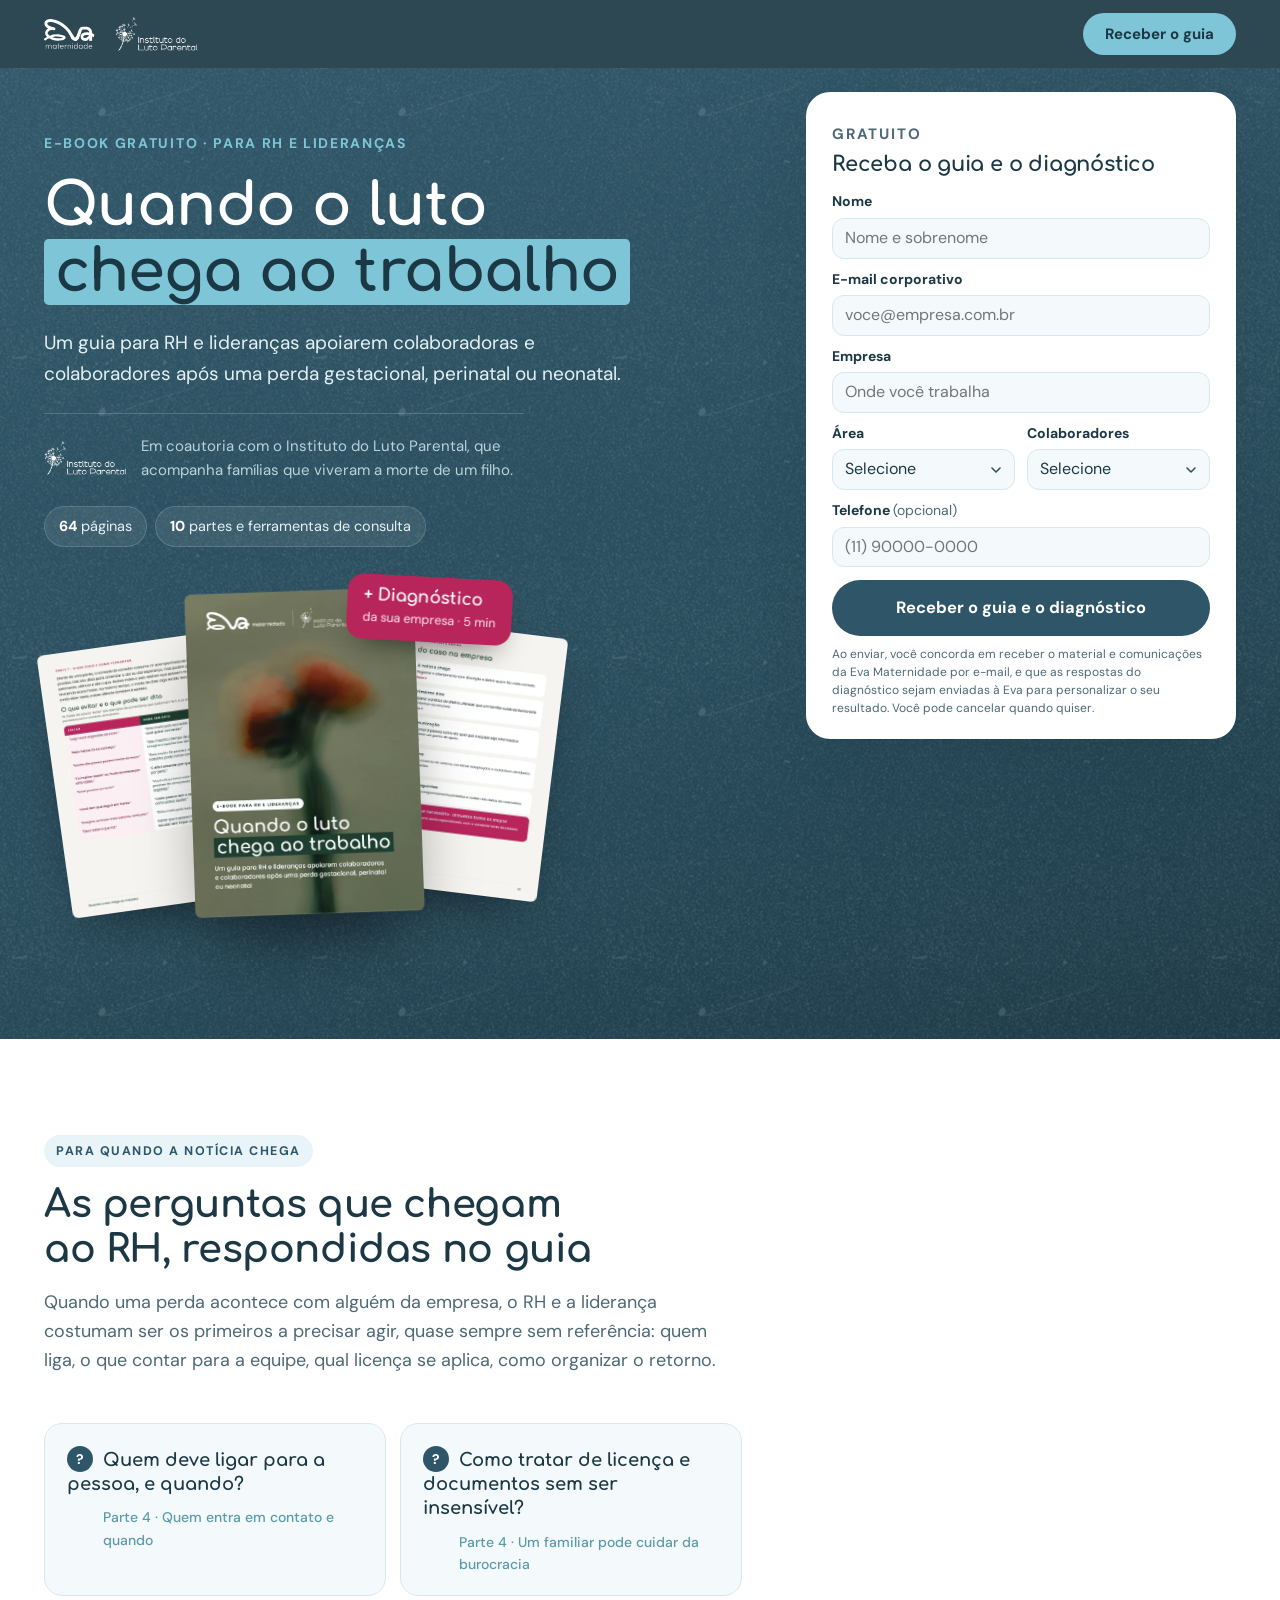
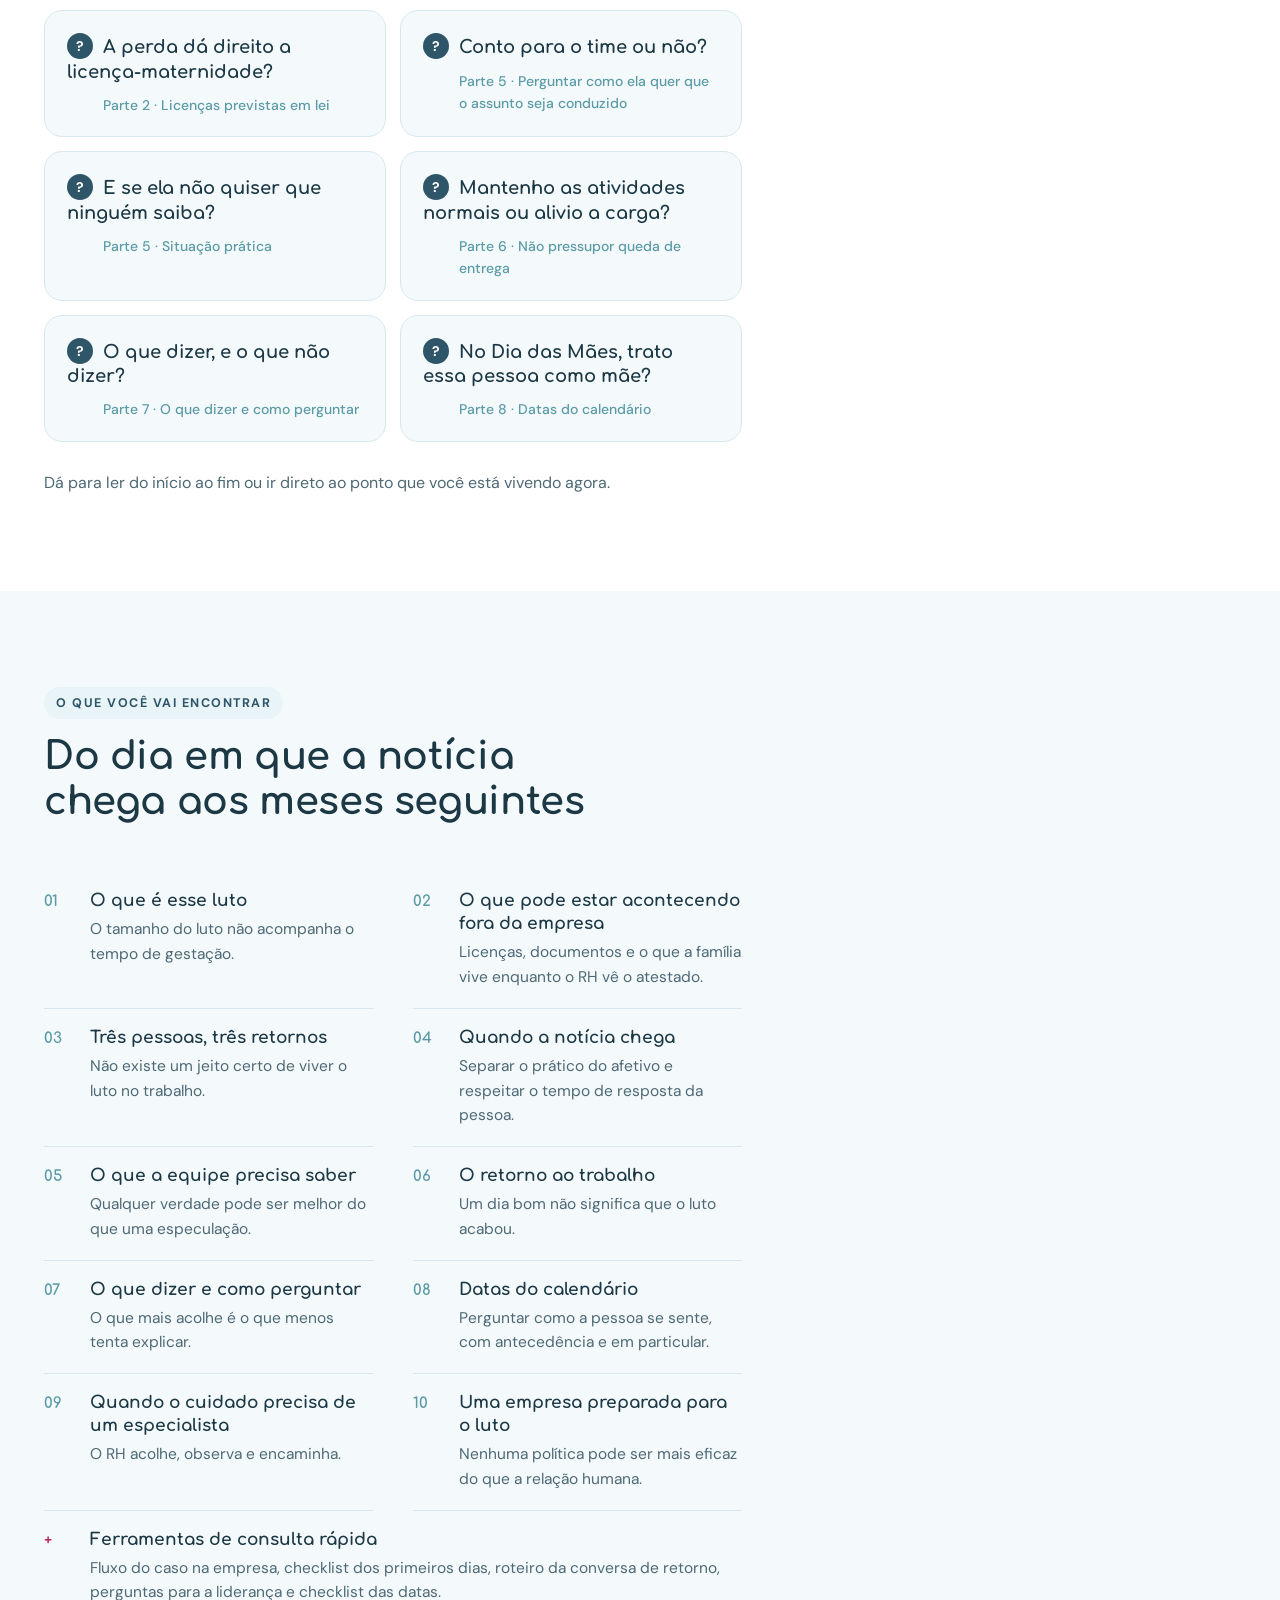
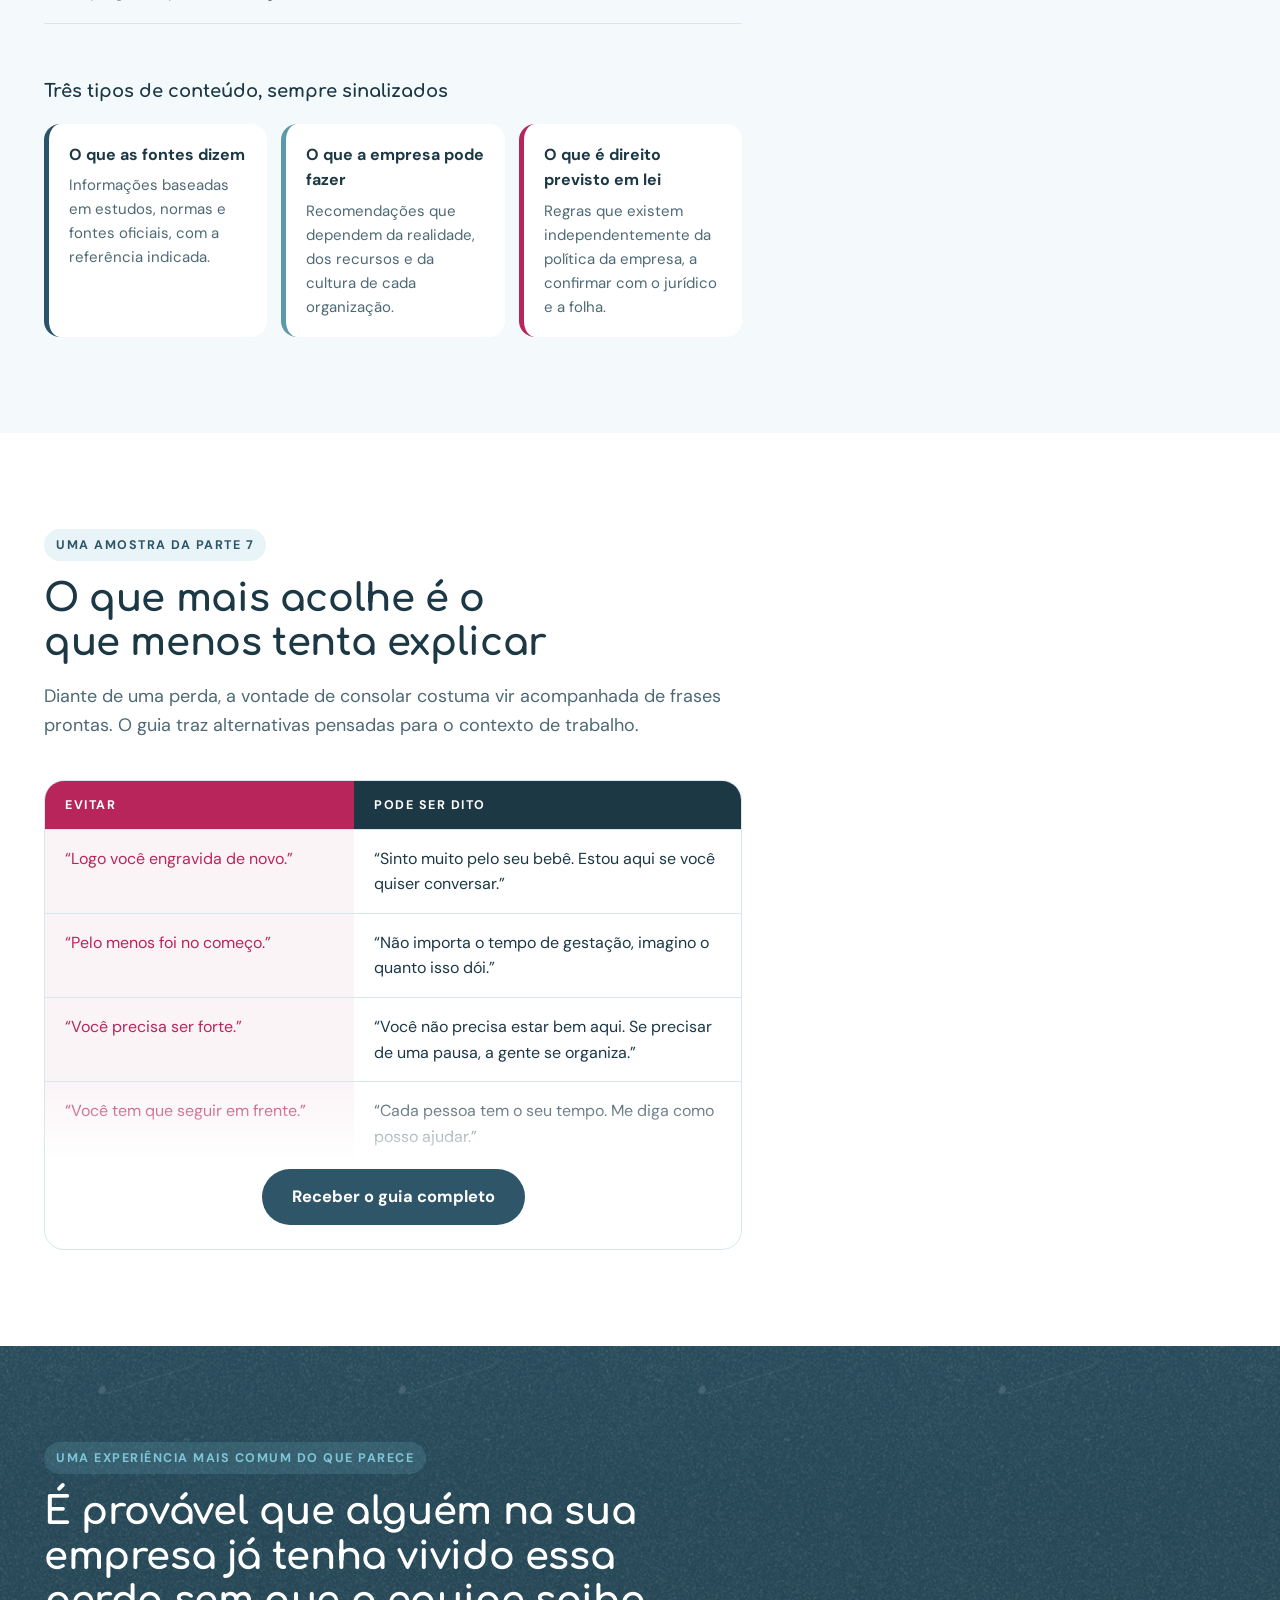
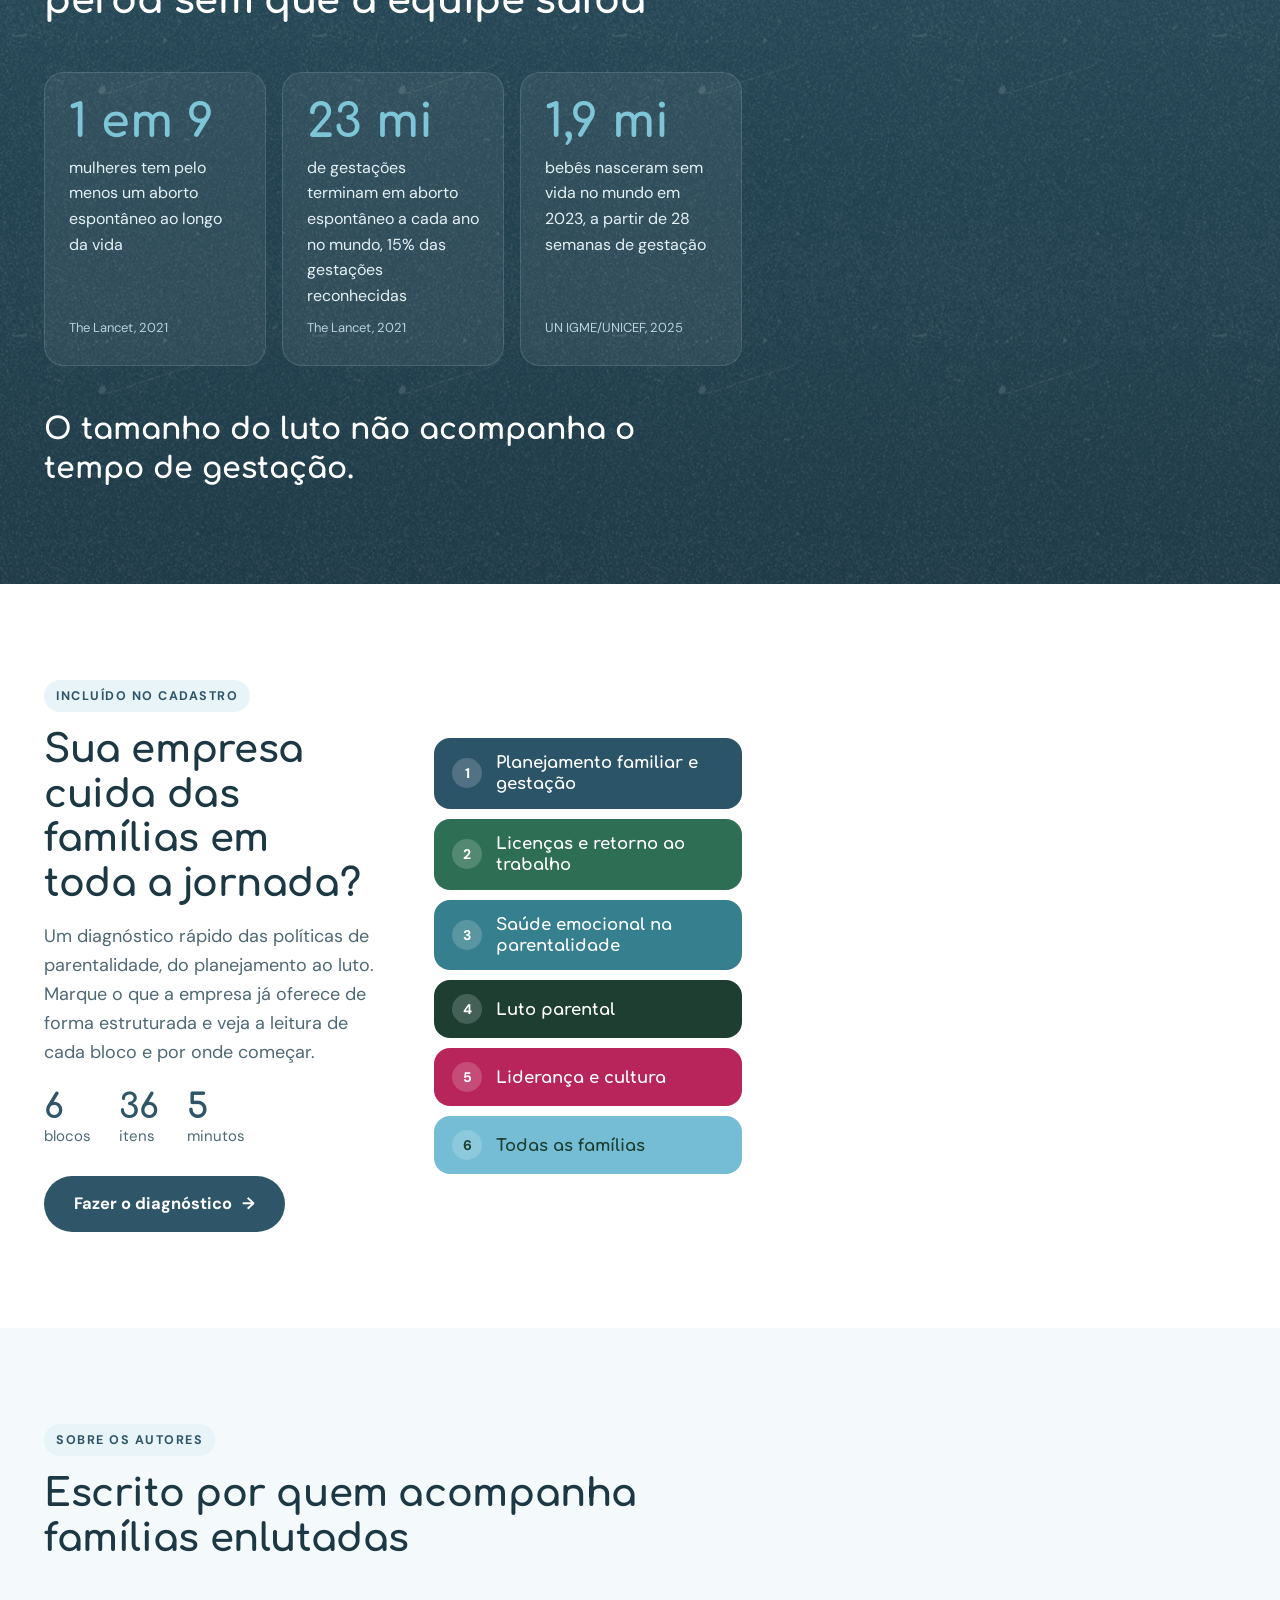
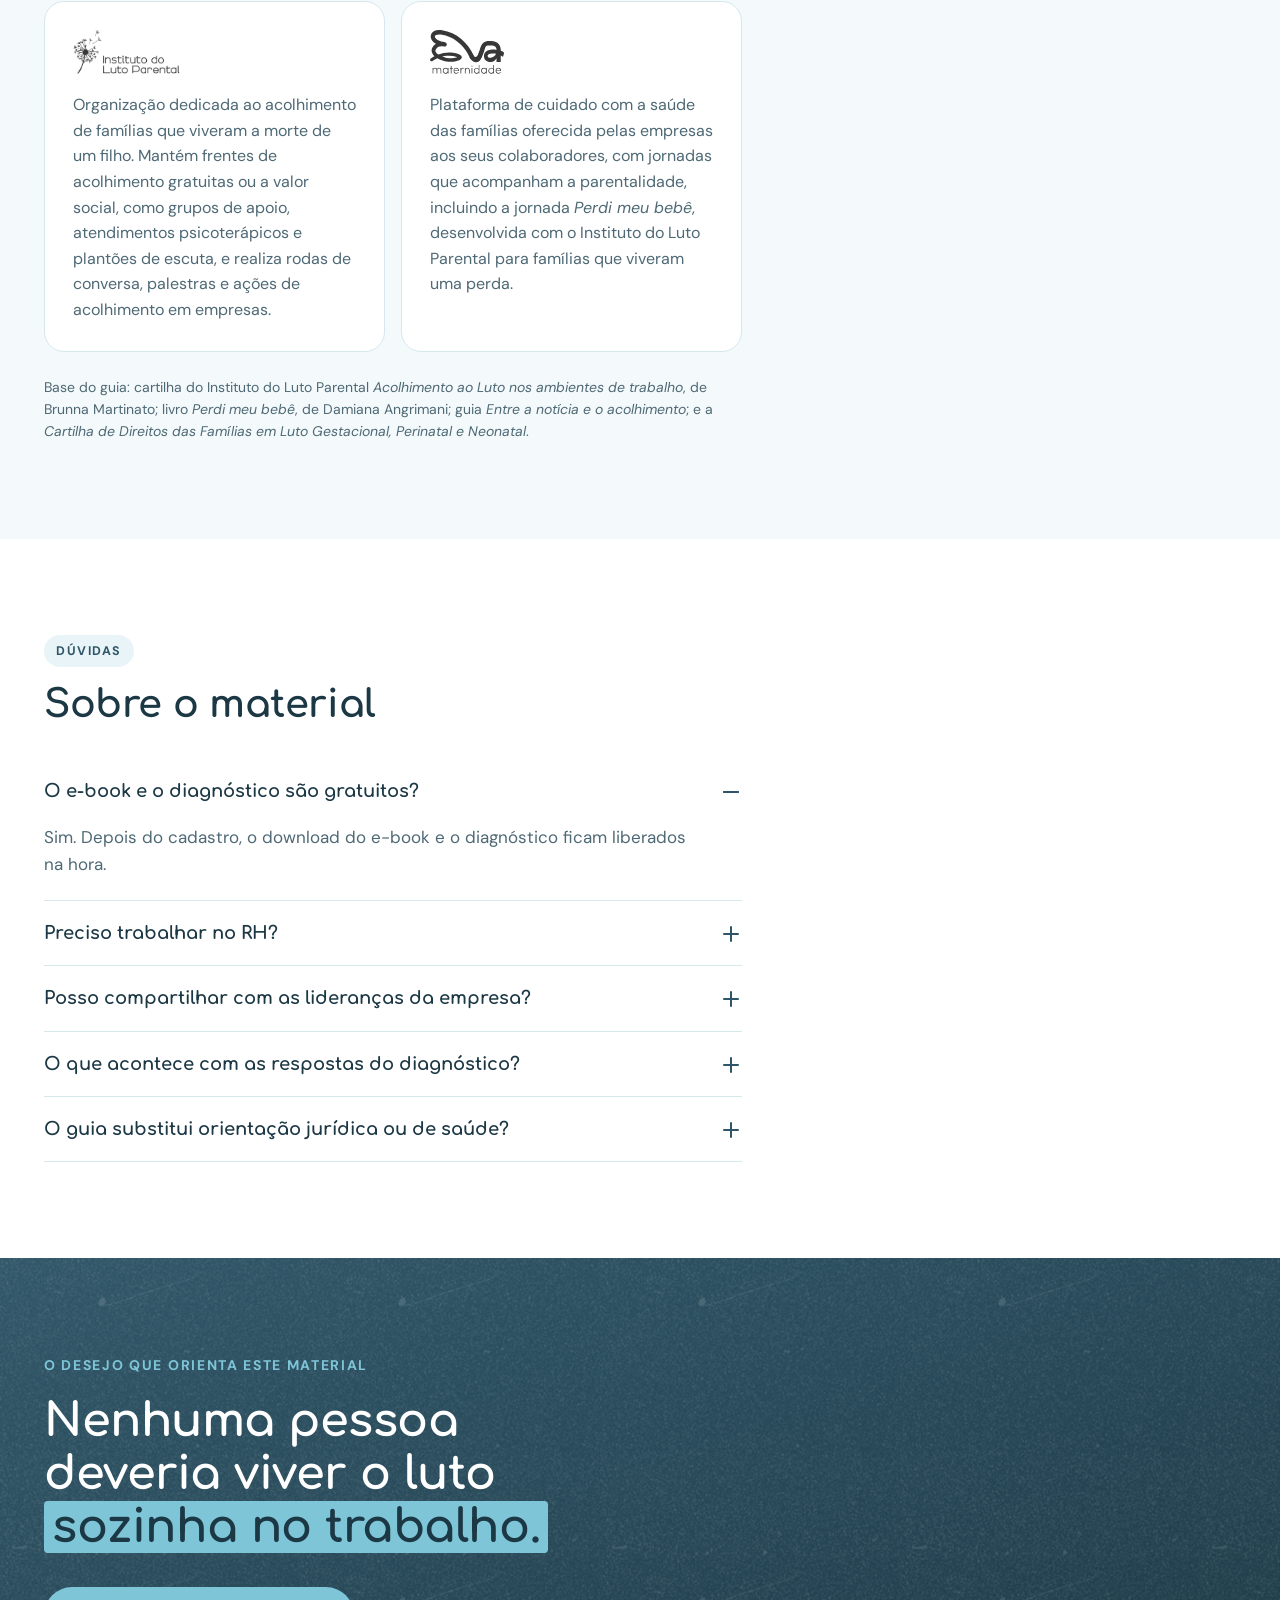
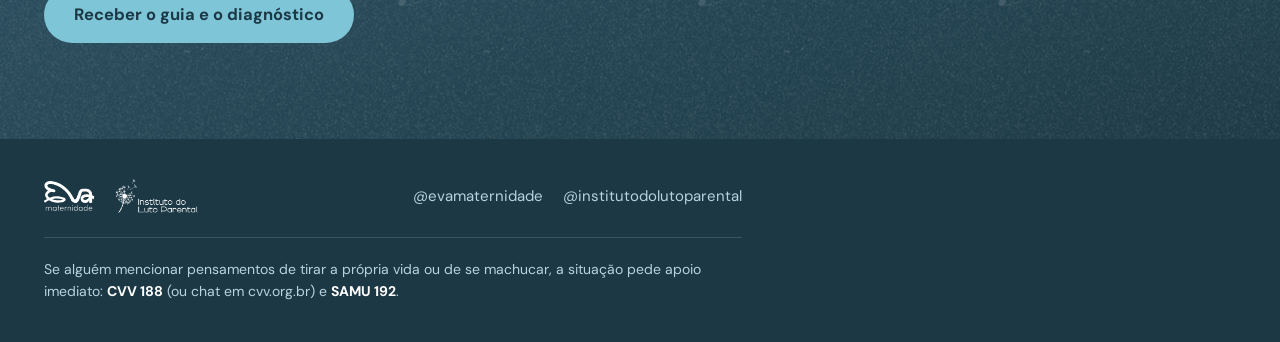
==== index.html @ 5c3cf4f2 "feat: hero com os materiais abaixo do texto e formulário mais largo No celular, a imagem dos materia" ====
<!doctype html>
<html lang="pt-BR">
<head>
<meta charset="utf-8">
<meta name="viewport" content="width=device-width, initial-scale=1, viewport-fit=cover">
<title>Quando o luto chega ao trabalho · E-book para RH e lideranças | Eva Maternidade + Instituto do Luto Parental</title>
<meta name="description" content="E-book gratuito para RH e lideranças apoiarem colaboradoras e colaboradores após uma perda gestacional, perinatal ou neonatal. Com o Diagnóstico de parentalidade da sua empresa.">
<meta name="theme-color" content="#1C3845">
<link rel="canonical" href="https://lutoparental.evamaternidade.com.br/">
<meta property="og:type" content="website">
<meta property="og:locale" content="pt_BR">
<meta property="og:title" content="Quando o luto chega ao trabalho · E-book para RH e lideranças">
<meta property="og:description" content="Um guia gratuito para apoiar colaboradoras e colaboradores após uma perda gestacional, perinatal ou neonatal. Eva Maternidade e Instituto do Luto Parental.">
<meta property="og:url" content="https://lutoparental.evamaternidade.com.br/">
<meta property="og:image" content="https://lutoparental.evamaternidade.com.br/assets/img/og-image.jpg">
<meta property="og:image:width" content="1200">
<meta property="og:image:height" content="630">
<meta name="twitter:card" content="summary_large_image">
<link rel="icon" href="assets/img/favicon.svg" type="image/svg+xml">
<link rel="preconnect" href="https://fonts.googleapis.com">
<link rel="preconnect" href="https://fonts.gstatic.com" crossorigin>
<link rel="stylesheet" href="https://fonts.googleapis.com/css2?family=Comfortaa:wght@600;700&family=DM+Sans:opsz,wght@9..40,400;9..40,500;9..40,700&display=swap">
<link rel="preload" as="image" href="assets/img/capa.webp">
<link rel="stylesheet" href="styles.css?v=7">
</head>
<body>

<a class="skip" href="#cadastro">Pular para o cadastro</a>

<header class="top">
  <div class="wrap top-in">
    <div class="logos" aria-label="Eva Maternidade e Instituto do Luto Parental">
      <img src="assets/img/logo-eva.svg" alt="Eva Maternidade" class="logo-eva" width="103" height="60">
      <img src="assets/img/logo-ilp.svg" alt="Instituto do Luto Parental" class="logo-ilp" width="172" height="70">
    </div>
    <a class="btn btn-claro btn-sm" href="#cadastro" data-ir-form>Receber o guia</a>
  </div>
</header>

<main>

<!-- ============ HERO ============ -->
<section class="hero grao" id="topo">
  <div class="wrap com-form">
    <div class="hero-txt">
      <p class="kicker">E-book gratuito · Para RH e lideranças</p>
      <h1>Quando o luto <span class="tarja">chega ao trabalho</span></h1>
      <p class="sub">Um guia para RH e lideranças apoiarem colaboradoras e colaboradores após uma perda gestacional, perinatal ou neonatal.</p>
      <p class="coautoria"><img src="assets/img/logo-ilp.svg" alt="" width="86" height="35">Em coautoria com o Instituto do Luto Parental, que acompanha famílias que viveram a morte de um filho.</p>
      <ul class="fatos">
        <li><b>64</b> páginas</li>
        <li><b>10</b> partes e ferramentas de consulta</li>
      </ul>
      <a class="btn btn-claro so-mobile" href="#cadastro" data-ir-form>Receber o guia e o diagnóstico</a>
      <div class="hero-livro" aria-hidden="true">
        <img class="pg pg-a" src="assets/img/pag-frases.webp" alt="" width="520" height="735">
        <img class="pg pg-b" src="assets/img/pag-fluxo.webp" alt="" width="520" height="735">
        <img class="capa" src="assets/img/capa.webp" alt="" width="720" height="1018" fetchpriority="high">
        <span class="selo"><b>+ Diagnóstico</b><small>da sua empresa · 5 min</small></span>
      </div>
    </div>
  </div>
</section>

<!-- ============ CADASTRO (flutuante no desktop) ============ -->
<aside class="cartao-wrap" id="cadastro" aria-label="Receber o e-book e o diagnóstico">
  <div class="cartao" id="cartao">

    <div class="cartao-passo" id="passo-cadastro">
      <div class="cartao-head">
        <p class="cartao-k">Gratuito</p>
        <h2>Receba o guia e o diagnóstico</h2>
        <p>O download do e-book e o acesso ao diagnóstico liberam na hora.</p>
      </div>
      <form class="cartao-form" id="form-cadastro" novalidate>
        <div class="campo">
          <label for="c-nome">Nome</label>
          <input id="c-nome" name="nome" type="text" autocomplete="name" required placeholder="Nome e sobrenome">
        </div>
        <div class="campo">
          <label for="c-email">E-mail corporativo</label>
          <input id="c-email" name="email" type="email" autocomplete="email" inputmode="email" required placeholder="voce@empresa.com.br">
        </div>
        <div class="campo">
          <label for="c-empresa">Empresa</label>
          <input id="c-empresa" name="empresa" type="text" autocomplete="organization" required placeholder="Onde você trabalha">
        </div>
        <div class="campo-par">
          <div class="campo">
            <label for="c-cargo">Área</label>
            <select id="c-cargo" name="cargo" required>
              <option value="">Selecione</option>
              <option>RH e Gestão de Pessoas</option>
              <option>Benefícios</option>
              <option>Saúde corporativa</option>
              <option>DEI e ESG</option>
              <option>Liderança de equipe</option>
              <option>Diretoria ou C-level</option>
              <option>Outra área</option>
            </select>
          </div>
          <div class="campo">
            <label for="c-porte">Colaboradores</label>
            <select id="c-porte" name="porte" required>
              <option value="">Selecione</option>
              <option value="Apenas eu / Autônomo(a)">Só eu</option>
              <option value="2 a 5 funcionários">2 a 5</option>
              <option value="6 a 10 funcionários">6 a 10</option>
              <option value="11 a 20 funcionários">11 a 20</option>
              <option value="21 a 50 funcionários">21 a 50</option>
              <option value="51 a 100 funcionários">51 a 100</option>
              <option value="101 a 250 funcionários">101 a 250</option>
              <option value="251 a 500 funcionários">251 a 500</option>
              <option value="501 a 1.000 funcionários">501 a 1.000</option>
              <option value="Mais de 1.000 funcionários">Mais de 1.000</option>
            </select>
          </div>
        </div>
        <div class="campo">
          <label for="c-tel">Telefone <span class="opc">(opcional)</span></label>
          <input id="c-tel" name="tel" type="tel" autocomplete="tel-national" inputmode="tel" placeholder="(11) 90000-0000">
        </div>
        <p class="form-erro" role="alert" hidden></p>
        <button class="btn btn-escuro btn-cheio" type="submit">Receber o guia e o diagnóstico</button>
        <p class="consent">Ao enviar, você concorda em receber o material e comunicações da Eva Maternidade por e-mail, e que as respostas do diagnóstico sejam enviadas à Eva para personalizar o seu resultado. Você pode cancelar quando quiser.</p>
      </form>
    </div>

    <div class="cartao-passo" id="passo-ok" tabindex="-1" hidden>
      <div class="ok-topo">
        <span class="ok-ico" aria-hidden="true"><svg viewBox="0 0 24 24"><path d="M5 12.5l4.5 4.5L19 7.5"/></svg></span>
        <div>
          <h2>Pronto<span data-nome></span>.</h2>
          <p>O guia e o diagnóstico estão liberados.</p>
        </div>
      </div>
      <a class="btn btn-escuro btn-cheio" data-pdf href="#" target="_blank" rel="noopener">
        <svg class="i" viewBox="0 0 24 24" aria-hidden="true"><path d="M12 4v11m0 0l-4.5-4.5M12 15l4.5-4.5M5 19.5h14"/></svg>Baixar o e-book (PDF)</a>
      <a class="btn btn-contorno btn-cheio" data-diag href="#">Fazer o diagnóstico <span aria-hidden="true">→</span></a>

      <div class="indica" id="indica">
        <h3>Indique para uma liderança</h3>
        <p>Conhece alguém da sua empresa, ou de outra, que precisa deste guia? A Eva envia o material em seu nome.</p>
        <button class="btn-link" type="button" id="indica-abrir" aria-expanded="false" aria-controls="form-indica">Indicar alguém <span aria-hidden="true">+</span></button>
        <form id="form-indica" class="cartao-form" novalidate hidden>
          <div class="campo">
            <label for="i-nome">Nome da pessoa</label>
            <input id="i-nome" name="nome" type="text" autocomplete="off" required placeholder="Nome e sobrenome">
          </div>
          <div class="campo">
            <label for="i-email">E-mail</label>
            <input id="i-email" name="email" type="email" autocomplete="off" inputmode="email" required placeholder="nome@empresa.com.br">
          </div>
          <div class="campo-par">
            <div class="campo">
              <label for="i-cargo">Cargo</label>
              <input id="i-cargo" name="cargo" type="text" autocomplete="off" required placeholder="Ex.: Diretora de RH">
            </div>
            <div class="campo">
              <label for="i-empresa">Empresa</label>
              <input id="i-empresa" name="empresa" type="text" autocomplete="off" required>
            </div>
          </div>
          <div class="campo">
            <label for="i-tel">Telefone <span class="opc">(opcional)</span></label>
            <input id="i-tel" name="tel" type="tel" autocomplete="off" inputmode="tel" placeholder="(11) 90000-0000">
          </div>
          <p class="form-erro" role="alert" hidden></p>
          <button class="btn btn-escuro btn-cheio" type="submit">Enviar indicação</button>
          <p class="consent">A pessoa recebe um único e-mail da Eva com o guia, dizendo que foi você quem indicou.</p>
        </form>
        <p class="indica-ok" id="indica-ok" role="status" hidden></p>
      </div>
    </div>

  </div>
</aside>

<div class="livro-m" aria-hidden="true">
  <div class="hero-livro">
    <img class="pg pg-a" src="assets/img/pag-frases.webp" alt="" width="520" height="735" loading="lazy">
    <img class="pg pg-b" src="assets/img/pag-fluxo.webp" alt="" width="520" height="735" loading="lazy">
    <img class="capa" src="assets/img/capa.webp" alt="" width="720" height="1018" loading="lazy">
    <span class="selo"><b>+ Diagnóstico</b><small>da sua empresa · 5 min</small></span>
  </div>
</div>

<!-- ============ PERGUNTAS ============ -->
<section class="perguntas" id="perguntas">
  <div class="wrap com-form">
    <div class="sec-head">
      <p class="tag">Para quando a notícia chega</p>
      <h2>As perguntas que chegam ao RH, respondidas no guia</h2>
      <p class="sec-sub">Quando uma perda acontece com alguém da empresa, o RH e a liderança costumam ser os primeiros a precisar agir, quase sempre sem referência: quem liga, o que contar para a equipe, qual licença se aplica, como organizar o retorno.</p>
    </div>
    <ul class="q-grade">
      <li data-rev><span class="q">Quem deve ligar para a pessoa, e quando?</span><span class="q-onde">Parte 4 · Quem entra em contato e quando</span></li>
      <li data-rev><span class="q">Como tratar de licença e documentos sem ser insensível?</span><span class="q-onde">Parte 4 · Um familiar pode cuidar da burocracia</span></li>
      <li data-rev><span class="q">A perda dá direito a licença-maternidade?</span><span class="q-onde">Parte 2 · Licenças previstas em lei</span></li>
      <li data-rev><span class="q">Conto para o time ou não?</span><span class="q-onde">Parte 5 · Perguntar como ela quer que o assunto seja conduzido</span></li>
      <li data-rev><span class="q">E se ela não quiser que ninguém saiba?</span><span class="q-onde">Parte 5 · Situação prática</span></li>
      <li data-rev><span class="q">Mantenho as atividades normais ou alivio a carga?</span><span class="q-onde">Parte 6 · Não pressupor queda de entrega</span></li>
      <li data-rev><span class="q">O que dizer, e o que não dizer?</span><span class="q-onde">Parte 7 · O que dizer e como perguntar</span></li>
      <li data-rev><span class="q">No Dia das Mães, trato essa pessoa como mãe?</span><span class="q-onde">Parte 8 · Datas do calendário</span></li>
    </ul>
    <p class="nota">Dá para ler do início ao fim ou ir direto ao ponto que você está vivendo agora.</p>
  </div>
</section>

<!-- ============ CONTEÚDO ============ -->
<section class="conteudo" id="conteudo">
  <div class="wrap com-form">
    <div class="sec-head">
      <p class="tag">O que você vai encontrar</p>
      <h2>Do dia em que a notícia chega aos meses seguintes</h2>
    </div>
    <ol class="partes">
      <li data-rev><span class="n">01</span><div><b>O que é esse luto</b><span>O tamanho do luto não acompanha o tempo de gestação.</span></div></li>
      <li data-rev><span class="n">02</span><div><b>O que pode estar acontecendo fora da empresa</b><span>Licenças, documentos e o que a família vive enquanto o RH vê o atestado.</span></div></li>
      <li data-rev><span class="n">03</span><div><b>Três pessoas, três retornos</b><span>Não existe um jeito certo de viver o luto no trabalho.</span></div></li>
      <li data-rev><span class="n">04</span><div><b>Quando a notícia chega</b><span>Separar o prático do afetivo e respeitar o tempo de resposta da pessoa.</span></div></li>
      <li data-rev><span class="n">05</span><div><b>O que a equipe precisa saber</b><span>Qualquer verdade pode ser melhor do que uma especulação.</span></div></li>
      <li data-rev><span class="n">06</span><div><b>O retorno ao trabalho</b><span>Um dia bom não significa que o luto acabou.</span></div></li>
      <li data-rev><span class="n">07</span><div><b>O que dizer e como perguntar</b><span>O que mais acolhe é o que menos tenta explicar.</span></div></li>
      <li data-rev><span class="n">08</span><div><b>Datas do calendário</b><span>Perguntar como a pessoa se sente, com antecedência e em particular.</span></div></li>
      <li data-rev><span class="n">09</span><div><b>Quando o cuidado precisa de um especialista</b><span>O RH acolhe, observa e encaminha.</span></div></li>
      <li data-rev><span class="n">10</span><div><b>Uma empresa preparada para o luto</b><span>Nenhuma política pode ser mais eficaz do que a relação humana.</span></div></li>
      <li data-rev class="partes-mais"><span class="n">+</span><div><b>Ferramentas de consulta rápida</b><span>Fluxo do caso na empresa, checklist dos primeiros dias, roteiro da conversa de retorno, perguntas para a liderança e checklist das datas.</span></div></li>
    </ol>

    <div class="selos">
      <p class="selos-t">Três tipos de conteúdo, sempre sinalizados</p>
      <ul>
        <li class="s-fontes"><b>O que as fontes dizem</b>Informações baseadas em estudos, normas e fontes oficiais, com a referência indicada.</li>
        <li class="s-empresa"><b>O que a empresa pode fazer</b>Recomendações que dependem da realidade, dos recursos e da cultura de cada organização.</li>
        <li class="s-lei"><b>O que é direito previsto em lei</b>Regras que existem independentemente da política da empresa, a confirmar com o jurídico e a folha.</li>
      </ul>
    </div>
  </div>
</section>

<!-- ============ AMOSTRA ============ -->
<section class="amostra" id="amostra">
  <div class="wrap com-form">
    <div class="amostra-grid">
      <div class="sec-head">
        <p class="tag">Uma amostra da parte 7</p>
        <h2>O que mais acolhe é o que menos tenta explicar</h2>
        <p class="sec-sub">Diante de uma perda, a vontade de consolar costuma vir acompanhada de frases prontas. O guia traz alternativas pensadas para o contexto de trabalho.</p>
      </div>
      <div class="tabela" role="table" aria-label="Frases para evitar e o que pode ser dito">
        <div class="t-cab" role="row"><span role="columnheader">Evitar</span><span role="columnheader">Pode ser dito</span></div>
        <div class="t-lin" role="row"><span role="cell">“Logo você engravida de novo.”</span><span role="cell">“Sinto muito pelo seu bebê. Estou aqui se você quiser conversar.”</span></div>
        <div class="t-lin" role="row"><span role="cell">“Pelo menos foi no começo.”</span><span role="cell">“Não importa o tempo de gestação, imagino o quanto isso dói.”</span></div>
        <div class="t-lin" role="row"><span role="cell">“Você precisa ser forte.”</span><span role="cell">“Você não precisa estar bem aqui. Se precisar de uma pausa, a gente se organiza.”</span></div>
        <div class="t-lin t-veu" role="row" aria-hidden="true"><span>“Você tem que seguir em frente.”</span><span>“Cada pessoa tem o seu tempo. Me diga como posso ajudar.”</span></div>
        <div class="t-mais"><a class="btn btn-escuro" href="#cadastro" data-ir-form>Receber o guia completo</a></div>
      </div>
    </div>
  </div>
</section>

<!-- ============ CONTEXTO ============ -->
<section class="contexto grao" id="contexto">
  <div class="wrap com-form">
    <div class="sec-head">
      <p class="tag tag-escura">Uma experiência mais comum do que parece</p>
      <h2>É provável que alguém na sua empresa já tenha vivido essa perda sem que a equipe saiba</h2>
    </div>
    <ul class="numeros">
      <li data-rev><b>1 em 9</b><span>mulheres tem pelo menos um aborto espontâneo ao longo da vida</span><small>The Lancet, 2021</small></li>
      <li data-rev><b>23 mi</b><span>de gestações terminam em aborto espontâneo a cada ano no mundo, 15% das gestações reconhecidas</span><small>The Lancet, 2021</small></li>
      <li data-rev><b>1,9 mi</b><span>bebês nasceram sem vida no mundo em 2023, a partir de 28 semanas de gestação</span><small>UN IGME/UNICEF, 2025</small></li>
    </ul>
    <p class="frase">O tamanho do luto não acompanha o tempo de gestação.</p>
  </div>
</section>

<!-- ============ DIAGNÓSTICO ============ -->
<section class="diag" id="diagnostico">
  <div class="wrap com-form">
    <div class="diag-grid">
      <div class="sec-head">
        <p class="tag">Incluído no cadastro</p>
        <h2>Sua empresa cuida das famílias em toda a jornada?</h2>
        <p class="sec-sub">Um diagnóstico rápido das políticas de parentalidade, do planejamento ao luto. Marque o que a empresa já oferece de forma estruturada e veja a leitura de cada bloco e por onde começar.</p>
        <ul class="diag-fatos">
          <li><b>6</b> blocos</li>
          <li><b>36</b> itens</li>
          <li><b>5</b> minutos</li>
        </ul>
        <a class="btn btn-escuro" data-diag href="diagnostico/">Fazer o diagnóstico <span aria-hidden="true">→</span></a>
      </div>
      <ol class="blocos">
        <li style="--c:#2C5468"><span>1</span>Planejamento familiar e gestação</li>
        <li style="--c:#2E6E55"><span>2</span>Licenças e retorno ao trabalho</li>
        <li style="--c:#367F8E"><span>3</span>Saúde emocional na parentalidade</li>
        <li style="--c:#1D3E31"><span>4</span>Luto parental</li>
        <li style="--c:#B8255A"><span>5</span>Liderança e cultura</li>
        <li style="--c:#74BDD5;--t:#1D3E31"><span>6</span>Todas as famílias</li>
      </ol>
    </div>
  </div>
</section>

<!-- ============ AUTORES ============ -->
<section class="autores" id="autores">
  <div class="wrap com-form">
    <div class="sec-head">
      <p class="tag">Sobre os autores</p>
      <h2>Escrito por quem acompanha famílias enlutadas</h2>
    </div>
    <div class="autores-grid">
      <article class="autor">
        <img src="assets/img/logo-ilp.svg" alt="Instituto do Luto Parental" width="172" height="70" loading="lazy">
        <p>Organização dedicada ao acolhimento de famílias que viveram a morte de um filho. Mantém frentes de acolhimento gratuitas ou a valor social, como grupos de apoio, atendimentos psicoterápicos e plantões de escuta, e realiza rodas de conversa, palestras e ações de acolhimento em empresas.</p>
      </article>
      <article class="autor">
        <img src="assets/img/logo-eva.svg" alt="Eva Maternidade" width="103" height="60" loading="lazy">
        <p>Plataforma de cuidado com a saúde das famílias oferecida pelas empresas aos seus colaboradores, com jornadas que acompanham a parentalidade, incluindo a jornada <i>Perdi meu bebê</i>, desenvolvida com o Instituto do Luto Parental para famílias que viveram uma perda.</p>
      </article>
    </div>
    <p class="base">Base do guia: cartilha do Instituto do Luto Parental <i>Acolhimento ao Luto nos ambientes de trabalho</i>, de Brunna Martinato; livro <i>Perdi meu bebê</i>, de Damiana Angrimani; guia <i>Entre a notícia e o acolhimento</i>; e a <i>Cartilha de Direitos das Famílias em Luto Gestacional, Perinatal e Neonatal</i>.</p>
  </div>
</section>

<!-- ============ FAQ ============ -->
<section class="faq" id="duvidas">
  <div class="wrap com-form">
    <div class="sec-head">
      <p class="tag">Dúvidas</p>
      <h2>Sobre o material</h2>
    </div>
    <details open><summary>O e-book e o diagnóstico são gratuitos?<span class="pl" aria-hidden="true"></span></summary><p>Sim. Depois do cadastro, o download do e-book e o diagnóstico ficam liberados na hora.</p></details>
    <details><summary>Preciso trabalhar no RH?<span class="pl" aria-hidden="true"></span></summary><p>Não. O guia foi escrito para RH e lideranças, e serve a qualquer pessoa que queira apoiar um colega que viveu uma perda.</p></details>
    <details><summary>Posso compartilhar com as lideranças da empresa?<span class="pl" aria-hidden="true"></span></summary><p>Pode. As ferramentas de consulta rápida foram pensadas para serem impressas ou compartilhadas com lideranças. Depois do cadastro, você também pode indicar o guia a uma liderança, e a Eva envia o material em seu nome.</p></details>
    <details><summary>O que acontece com as respostas do diagnóstico?<span class="pl" aria-hidden="true"></span></summary><p>Elas ficam associadas ao seu cadastro na Eva Maternidade e servem para personalizar o resultado e os conteúdos que você recebe por e-mail.</p></details>
    <details><summary>O guia substitui orientação jurídica ou de saúde?<span class="pl" aria-hidden="true"></span></summary><p>Não. Nenhuma recomendação do guia é uma obrigação legal, e nenhuma orientação substitui o cuidado de profissionais de saúde. As regras de licença devem ser confirmadas com o jurídico e com a folha de pagamento em cada caso.</p></details>
  </div>
</section>

<!-- ============ FINAL ============ -->
<section class="final grao">
  <div class="wrap com-form">
    <p class="final-k">O desejo que orienta este material</p>
    <h2>Nenhuma pessoa deveria viver o luto <span class="tarja">sozinha no trabalho.</span></h2>
    <a class="btn btn-claro" href="#cadastro" data-ir-form>Receber o guia e o diagnóstico</a>
  </div>
</section>

</main>

<footer class="rodape">
  <div class="wrap com-form">
    <div class="rodape-l">
      <div class="logos">
        <img src="assets/img/logo-eva.svg" alt="Eva Maternidade" class="logo-eva" width="103" height="60" loading="lazy">
        <img src="assets/img/logo-ilp.svg" alt="Instituto do Luto Parental" class="logo-ilp" width="172" height="70" loading="lazy">
      </div>
      <ul class="soc">
        <li><a href="https://www.instagram.com/evamaternidade/" target="_blank" rel="noopener">@evamaternidade</a></li>
        <li><a href="https://www.instagram.com/institutodolutoparental/" target="_blank" rel="noopener">@institutodolutoparental</a></li>
      </ul>
    </div>
    <p class="cuidado">Se alguém mencionar pensamentos de tirar a própria vida ou de se machucar, a situação pede apoio imediato: <b>CVV 188</b> (ou chat em cvv.org.br) e <b>SAMU 192</b>.</p>
  </div>
</footer>

<div class="barra" id="barra" aria-hidden="true">
  <a class="btn btn-escuro btn-cheio" href="#cadastro" data-ir-form tabindex="-1">Receber o guia e o diagnóstico</a>
</div>

<script src="assets/eva.js?v=2"></script>
<script src="assets/cadastro.js?v=1"></script>
<script src="main.js?v=1"></script>
</body>
</html>
---- styles.css ----
/* LP "Quando o luto chega ao trabalho" — identidade da luto_lp (Onda de Luz) em registro claro, para RH */
:root{
  color-scheme:light;
  --petrol:#2F5668; --petrol-2:#365C6D; --petrol-deep:#264A5A; --night:#1C3845;
  --sky:#7EC5D8; --sky-2:#A9D9E6; --sky-soft:#E8F4F8; --mist:#F4F9FB; --turq:#5A9BA7;
  --ink:#1C3845; --ink-soft:#4E6975; --line:#D6E8EE; --paper:#FFFFFF;
  --on-dark:#E4F1F5; --on-dark-soft:#B9D3DC;
  --rosa:#B8255A;
  --err:#B3261E;
  --display:"Comfortaa","Varela Round",system-ui,sans-serif;
  --body:"DM Sans",system-ui,-apple-system,"Segoe UI",sans-serif;
  --gut:24px; --form-w:430px; --gap:64px; --maxw:1240px;
  --sai:cubic-bezier(.22,1,.36,1);
  --sombra:0 24px 60px -28px rgba(28,56,69,.45);
}
*{box-sizing:border-box}
[hidden]{display:none!important}
html{scroll-behavior:smooth;scroll-padding-top:88px}
body{margin:0;background:var(--paper);color:var(--ink);font:400 17px/1.6 var(--body);-webkit-font-smoothing:antialiased}
img{max-width:100%;display:block}
h1,h2,h3{font-family:var(--display);font-weight:700;line-height:1.16;text-wrap:balance;margin:0;letter-spacing:-.01em}
p{margin:0}
a{color:inherit}
section{position:relative;padding-block:96px}
.wrap{max-width:var(--maxw);margin:0 auto;padding-inline:var(--gut)}

.skip{position:absolute;left:-999px;top:8px;z-index:100;background:var(--sky);color:var(--night);padding:10px 16px;border-radius:999px;font-weight:700}
.skip:focus{left:8px}
:focus-visible{outline:3px solid var(--turq);outline-offset:3px}
.grao :focus-visible,.top :focus-visible{outline-color:var(--sky-2)}

/* grão da campanha nas faixas escuras */
.grao{background-color:var(--petrol);color:var(--on-dark);isolation:isolate}
.grao::before{content:"";position:absolute;inset:0;background:url("assets/img/grao.png") repeat;background-size:300px;opacity:.2;pointer-events:none;z-index:-1}

/* tarja de destaque do e-book */
.tarja{background:var(--night);color:#fff;padding:0 .18em;-webkit-box-decoration-break:clone;box-decoration-break:clone;border-radius:.08em}
.grao .tarja{background:var(--sky);color:var(--night)}

/* botões */
.btn{display:inline-flex;align-items:center;justify-content:center;gap:10px;text-decoration:none;font:700 16.5px/1.2 var(--body);padding:16px 28px;border-radius:999px;border:2px solid transparent;cursor:pointer;transition:background .2s,color .2s,border-color .2s,transform .2s var(--sai)}
.btn:active{transform:scale(.98)}
.btn-escuro{background:var(--petrol);color:#fff}
.btn-escuro:hover{background:var(--night)}
.btn-claro{background:var(--sky);color:var(--night)}
.btn-claro:hover{background:var(--sky-2)}
.btn-contorno{background:transparent;color:var(--petrol);border-color:var(--petrol)}
.btn-contorno:hover{background:var(--sky-soft)}
.btn-sm{font-size:15px;padding:10px 20px}
.btn-cheio{width:100%}
.btn[disabled]{opacity:.6;cursor:progress}
.btn .i{width:20px;height:20px;fill:none;stroke:currentColor;stroke-width:2;stroke-linecap:round;stroke-linejoin:round}
.btn-link{background:none;border:0;padding:0;font:700 16px/1.3 var(--body);color:var(--petrol);cursor:pointer;text-decoration:underline;text-underline-offset:4px}

.tag{display:inline-block;font-size:12.5px;font-weight:700;letter-spacing:.12em;text-transform:uppercase;color:var(--petrol);background:var(--sky-soft);padding:6px 12px;border-radius:999px}
.tag-escura{background:rgba(126,197,216,.16);color:var(--sky)}
.sec-head{max-width:720px}
.sec-head h2{margin-top:16px;font-size:clamp(28px,3vw,40px)}
.sec-sub{margin-top:16px;color:var(--ink-soft);font-size:18px}
.grao .sec-sub{color:var(--on-dark-soft)}

/* ---------- topo ---------- */
.top{position:sticky;top:0;z-index:30;background:rgba(28,56,69,.92);backdrop-filter:blur(10px);-webkit-backdrop-filter:blur(10px)}
.top-in{display:flex;align-items:center;justify-content:space-between;height:68px}
.logos{display:flex;align-items:center;gap:20px}
.logos .logo-eva{height:30px;width:auto}
.logos .logo-ilp{height:34px;width:auto}
.top .logos img,.rodape .logos img{filter:brightness(0) invert(1)}

/* ---------- hero ---------- */
.hero{padding-block:64px 88px;background:linear-gradient(160deg,var(--petrol) 0%,var(--petrol-deep) 60%,var(--night) 100%);overflow:hidden}
.hero-txt{max-width:640px}
.kicker{font-size:14px;font-weight:700;letter-spacing:.12em;text-transform:uppercase;color:var(--sky)}
.hero h1{margin-top:20px;font-size:clamp(38px,4.6vw,62px);line-height:1.12;color:#fff}
.hero .sub{margin-top:22px;font-size:19px;color:var(--on-dark);max-width:32em}
.coautoria{display:flex;align-items:center;gap:14px;margin-top:24px;padding-top:20px;border-top:1px solid rgba(185,211,220,.25);font-size:15px;color:var(--on-dark-soft);max-width:32em}
.coautoria img{flex:none;height:34px;width:auto;filter:brightness(0) invert(1)}
.fatos{list-style:none;margin:24px 0 0;padding:0;display:flex;flex-wrap:wrap;gap:8px}
.fatos li{padding:8px 14px;border-radius:999px;background:rgba(255,255,255,.08);border:1px solid rgba(185,211,220,.22);font-size:14.5px;color:var(--on-dark)}
.fatos b{color:#fff}
.so-mobile{display:none}

/* materiais: capa ao centro, páginas abertas atrás e o selo do diagnóstico */
.hero-livro{position:relative;width:min(100%,520px);aspect-ratio:520/360;margin-top:44px}
.hero-livro img{position:absolute;height:auto;border-radius:6px}
.hero-livro .capa{width:44%;left:28%;top:0;z-index:3;box-shadow:0 40px 70px -24px rgba(0,0,0,.6),0 0 0 1px rgba(255,255,255,.06);transform:rotate(-2deg)}
.hero-livro .pg{width:36%;box-shadow:0 24px 50px -20px rgba(0,0,0,.5)}
.pg-a{left:2%;top:14%;transform:rotate(-8deg);z-index:1}
.pg-b{right:2%;top:10%;transform:rotate(7deg);z-index:2}
.selo{position:absolute;z-index:4;right:10%;top:-4%;display:grid;gap:2px;padding:12px 16px;border-radius:16px;background:var(--rosa);color:#fff;box-shadow:0 16px 30px -14px rgba(0,0,0,.55);transform:rotate(3deg)}
.selo b{font:700 17px/1.1 var(--display)}
.selo small{font-size:12.5px;opacity:.9}
.js .hero-livro .selo{animation:selo .8s var(--sai) .6s both}
@keyframes selo{from{opacity:0;transform:scale(.6) rotate(-6deg)}}
.livro-m{display:none}
.js .hero-livro .capa{animation:sobe 1s var(--sai) both}
.js .hero-livro .pg-a{animation:abre-e 1.1s var(--sai) .15s both}
.js .hero-livro .pg-b{animation:abre-d 1.1s var(--sai) .25s both}
@keyframes sobe{from{opacity:0;transform:translateY(24px) rotate(-2deg)}}
@keyframes abre-e{from{opacity:0;transform:translateX(30%) rotate(0)}}
@keyframes abre-d{from{opacity:0;transform:translateX(-30%) rotate(0)}}

/* ---------- cartão de cadastro ---------- */
.cartao{background:#fff;border-radius:24px;box-shadow:var(--sombra),0 0 0 1px rgba(28,56,69,.06);padding:28px}
.cartao-k{font-size:12.5px;font-weight:700;letter-spacing:.12em;text-transform:uppercase;color:var(--turq)}
.cartao-head h2{margin-top:6px;font-size:23px}
.cartao-head p{margin-top:8px;font-size:15px;color:var(--ink-soft)}
.cartao-form{display:grid;gap:12px;margin-top:20px}
.campo{display:grid;gap:5px;min-width:0}
.campo label{font-size:14px;font-weight:700;color:var(--ink)}
.opc{font-weight:400;color:var(--ink-soft)}
.campo input,.campo select{width:100%;font:400 16px/1.3 var(--body);color:var(--ink);background:var(--mist);border:1.5px solid var(--line);border-radius:12px;padding:11px 13px;transition:border-color .2s,background .2s}
.campo select{appearance:none;-webkit-appearance:none;padding-right:34px;background-image:url("data:image/svg+xml,%3Csvg xmlns='http://www.w3.org/2000/svg' viewBox='0 0 24 24' fill='none' stroke='%232F5668' stroke-width='2.4' stroke-linecap='round' stroke-linejoin='round'%3E%3Cpath d='M6 9l6 6 6-6'/%3E%3C/svg%3E");background-repeat:no-repeat;background-position:right 10px center;background-size:16px}
.campo input:focus,.campo select:focus{outline:none;border-color:var(--turq);background-color:#fff}
.campo [aria-invalid=true]{border-color:var(--err);background-color:#FDF3F2}
.campo-err{font-size:13px;color:var(--err)}
.campo-par{display:grid;grid-template-columns:1fr 1fr;gap:12px}
.form-erro{font-size:14px;color:var(--err);background:#FDF3F2;border-radius:10px;padding:10px 12px}
.consent{font-size:12.5px;line-height:1.5;color:var(--ink-soft)}
.cartao-form .btn{margin-top:4px}

.ok-topo{display:flex;gap:14px;align-items:flex-start;margin-bottom:20px}
.ok-ico{flex:none;display:grid;place-items:center;width:44px;height:44px;border-radius:50%;background:var(--sky-soft)}
.ok-ico svg{width:24px;height:24px;fill:none;stroke:var(--petrol);stroke-width:2.4;stroke-linecap:round;stroke-linejoin:round}
.ok-topo h2{font-size:23px}
.ok-topo p{margin-top:4px;color:var(--ink-soft);font-size:15px}
#passo-ok .btn+.btn{margin-top:10px}
#passo-ok:focus{outline:none}
.indica{margin-top:22px;padding-top:20px;border-top:1px solid var(--line)}
.indica h3{font-size:18px}
.indica>p{margin-top:6px;font-size:14.5px;color:var(--ink-soft)}
.indica .btn-link{margin-top:12px}
.indica-ok{margin-top:12px;font-size:15px;color:var(--petrol);background:var(--sky-soft);border-radius:12px;padding:12px 14px}

/* ---------- perguntas ---------- */
.q-grade{list-style:none;margin:48px 0 0;padding:0;display:grid;grid-template-columns:repeat(2,minmax(0,1fr));gap:14px}
.q-grade li{display:flex;flex-direction:column;gap:10px;padding:22px 22px 20px;border-radius:18px;background:var(--mist);border:1px solid var(--line)}
.q{font:700 18px/1.35 var(--display);color:var(--ink)}
.q::before{content:"?";display:inline-grid;place-items:center;width:26px;height:26px;margin-right:10px;border-radius:50%;background:var(--petrol);color:#fff;font:700 14px/1 var(--body);vertical-align:2px}
.q-onde{font-size:14px;color:var(--turq);font-weight:500;padding-left:36px}
.nota{margin-top:28px;color:var(--ink-soft);font-size:16px}

/* ---------- conteúdo ---------- */
.conteudo{background:var(--mist)}
.partes{list-style:none;margin:48px 0 0;padding:0;display:grid;grid-template-columns:repeat(2,minmax(0,1fr));column-gap:40px}
.partes li{display:flex;gap:18px;padding:18px 0;border-bottom:1px solid var(--line)}
.partes .n{flex:none;font:700 15px/1.6 var(--display);color:var(--turq);width:28px}
.partes b{display:block;font:700 17px/1.35 var(--display);color:var(--ink)}
.partes li span:not(.n){display:block;margin-top:4px;font-size:15.5px;color:var(--ink-soft)}
.partes-mais{grid-column:1/-1}
.partes-mais .n{color:var(--rosa)}
.selos{margin-top:56px}
.selos-t{font:700 18px/1.3 var(--display)}
.selos ul{list-style:none;margin:20px 0 0;padding:0;display:grid;grid-template-columns:repeat(3,minmax(0,1fr));gap:14px}
.selos li{padding:18px 20px;border-radius:16px;background:#fff;border-left:5px solid var(--c);font-size:15px;color:var(--ink-soft)}
.selos b{display:block;margin-bottom:6px;color:var(--ink);font-size:16px}
.s-fontes{--c:#2C5468}.s-empresa{--c:#5A9BA7}.s-lei{--c:#B8255A}

/* ---------- amostra ---------- */
.amostra-grid{display:grid;gap:40px}
.tabela{border-radius:20px;overflow:hidden;border:1px solid var(--line);position:relative;background:#fff}
.t-cab,.t-lin{display:grid;grid-template-columns:1fr 1.25fr}
.t-cab span{padding:14px 20px;font-size:12.5px;font-weight:700;letter-spacing:.12em;text-transform:uppercase;color:#fff}
.t-cab span:first-child{background:var(--rosa)}
.t-cab span:last-child{background:var(--night)}
.t-lin span{padding:16px 20px;font-size:16px;border-top:1px solid var(--line)}
.t-lin span:first-child{color:var(--rosa);background:#FBF4F7}
.t-veu{-webkit-mask:linear-gradient(#000,transparent);mask:linear-gradient(#000,transparent)}
.t-mais{position:relative;padding:4px 20px 24px;text-align:center}

/* ---------- contexto ---------- */
.contexto{background:linear-gradient(180deg,var(--petrol-deep),var(--night))}
.contexto h2{color:#fff}
.numeros{list-style:none;margin:48px 0 0;padding:0;display:grid;grid-template-columns:repeat(3,minmax(0,1fr));gap:16px}
.numeros li{padding:26px 24px;border-radius:20px;background:rgba(255,255,255,.06);border:1px solid rgba(185,211,220,.18);display:flex;flex-direction:column;gap:10px}
.numeros b{font:700 clamp(36px,3.6vw,48px)/1 var(--display);color:var(--sky)}
.numeros span{color:var(--on-dark);font-size:16px}
.numeros small{margin-top:auto;font-size:13px;color:var(--on-dark-soft)}
.frase{margin-top:44px;font:700 clamp(22px,2.4vw,30px)/1.3 var(--display);color:#fff;max-width:20em}

/* ---------- diagnóstico ---------- */
.diag-grid{display:grid;grid-template-columns:minmax(0,1fr) minmax(0,.9fr);gap:48px;align-items:center}
.diag-fatos{list-style:none;margin:24px 0 28px;padding:0;display:flex;gap:28px}
.diag-fatos li{font-size:15px;color:var(--ink-soft)}
.diag-fatos b{display:block;font:700 34px/1 var(--display);color:var(--petrol)}
.blocos{list-style:none;margin:0;padding:0;display:grid;gap:10px}
.blocos li{display:flex;align-items:center;gap:14px;padding:14px 18px;border-radius:16px;background:var(--c);color:var(--t,#fff);font:700 16.5px/1.3 var(--display);transition:transform .3s var(--sai)}
.blocos li:hover{transform:translateX(6px)}
.blocos span{flex:none;display:grid;place-items:center;width:30px;height:30px;border-radius:50%;background:rgba(255,255,255,.18);font:700 14px/1 var(--body)}

/* ---------- autores ---------- */
.autores{background:var(--mist)}
.autores-grid{margin-top:40px;display:grid;grid-template-columns:1fr 1fr;gap:16px}
.autor{background:#fff;border-radius:20px;padding:28px;border:1px solid var(--line)}
.autor img{height:44px;width:auto;filter:brightness(0);opacity:.78}
.autor p{margin-top:18px;color:var(--ink-soft);font-size:16px}
.base{margin-top:24px;font-size:14px;color:var(--ink-soft);max-width:60em}

/* ---------- faq ---------- */
.faq details{border-bottom:1px solid var(--line);max-width:820px}
.faq details:first-of-type{margin-top:32px}
.faq summary{list-style:none;cursor:pointer;display:flex;justify-content:space-between;gap:20px;padding:20px 0;font:700 18px/1.35 var(--display)}
.faq summary::-webkit-details-marker{display:none}
.pl{flex:none;position:relative;width:22px;height:22px;margin-top:2px}
.pl::before,.pl::after{content:"";position:absolute;left:3px;right:3px;top:10px;height:2px;background:var(--petrol);border-radius:2px;transition:transform .25s var(--sai)}
.pl::after{transform:rotate(90deg)}
details[open] .pl::after{transform:rotate(0)}
.faq details p{padding:0 40px 22px 0;color:var(--ink-soft)}

/* ---------- final e rodapé ---------- */
.final{background:linear-gradient(160deg,var(--petrol),var(--night));text-align:left}
.final-k{font-size:14px;font-weight:700;letter-spacing:.12em;text-transform:uppercase;color:var(--sky)}
.final h2{margin:18px 0 32px;font-size:clamp(30px,3.6vw,48px);color:#fff;max-width:14em}
.rodape{background:var(--night);color:var(--on-dark-soft);padding-block:40px}
.rodape .com-form{display:grid;gap:24px}
.rodape-l{display:flex;flex-wrap:wrap;align-items:center;justify-content:space-between;gap:20px}
.soc{list-style:none;margin:0;padding:0;display:flex;flex-wrap:wrap;gap:20px;font-size:15px}
.soc a{text-decoration:none}
.soc a:hover{color:#fff}
.cuidado{font-size:14px;padding-top:20px;border-top:1px solid rgba(185,211,220,.18)}
.cuidado b{color:#fff}

/* barra fixa no celular */
.barra{position:fixed;left:0;right:0;bottom:0;z-index:40;padding:12px var(--gut) calc(12px + env(safe-area-inset-bottom));background:rgba(255,255,255,.96);backdrop-filter:blur(10px);-webkit-backdrop-filter:blur(10px);box-shadow:0 -8px 24px -12px rgba(28,56,69,.35);transform:translateY(110%);transition:transform .35s var(--sai);display:none}
.barra.vis{transform:none}

/* revelação ao rolar */
.js [data-rev]{opacity:0;transform:translateY(16px);transition:opacity .7s var(--sai),transform .7s var(--sai)}
.js [data-rev].vis{opacity:1;transform:none}

/* destaque do cartão quando chamado */
.cartao.chama{animation:chama 1.1s var(--sai)}
@keyframes chama{30%{box-shadow:var(--sombra),0 0 0 4px var(--sky)}}

/* ---------- desktop: cartão flutuante ---------- */
@media (min-width:1100px){
  .com-form{padding-right:calc(var(--gut) + var(--form-w) + var(--gap))}
  .cartao-wrap{position:fixed;z-index:20;top:92px;right:max(var(--gut),calc((100vw - var(--maxw)) / 2 + var(--gut)));width:var(--form-w)}
  .cartao{max-height:calc(100vh - 112px);overflow:auto;overscroll-behavior:contain}
}

/* telas baixas: cartão compacto para caber inteiro */
@media (min-width:1100px) and (max-height:940px){
  .cartao{padding:22px 26px}
  .cartao-head p:not(.cartao-k){display:none}
  .cartao-head h2{font-size:21px}
  .cartao-form{gap:9px;margin-top:14px}
  .campo input,.campo select{padding:9px 12px}
  .consent{font-size:12px}
}

/* ---------- tablet e celular ---------- */
@media (max-width:1099px){
  .cartao-wrap{padding:0 var(--gut);margin:-48px auto 0;max-width:560px;position:relative;z-index:5}
  .perguntas{padding-top:72px}
  .barra{display:block}
}
@media (max-width:860px){
  section{padding-block:72px}
  .hero{padding-block:40px 88px}
  .hero .hero-livro{display:none}
  .livro-m{display:block;padding:56px var(--gut) 0;background:linear-gradient(180deg,#fff,var(--mist))}
  .livro-m .hero-livro{margin:0 auto}
  .so-mobile{display:inline-flex;margin-top:28px;width:100%}
  .q-grade,.partes,.selos ul,.numeros,.autores-grid,.diag-grid{grid-template-columns:1fr}
  .partes{column-gap:0}
  .diag-grid{gap:32px}
}
@media (max-width:560px){
  :root{--gut:16px}
  .logos{gap:14px}
  .logos .logo-eva{height:24px}
  .logos .logo-ilp{height:28px}
  .top .btn-sm{padding:9px 14px;font-size:14px}
  .hero h1{font-size:36px}
  .hero .sub{font-size:17px}
  .selo{right:4%}
  .selo b{font-size:15px}
  .cartao{padding:22px 18px}
  .t-cab,.t-lin{grid-template-columns:1fr}
  .t-cab span:last-child{display:none}
  .t-lin span:first-child{border-bottom:0}
  .t-lin span:last-child{border-top:0;padding-top:4px}
  .t-lin span:last-child::before{content:"→ ";color:var(--turq)}
  .faq details p{padding-right:0}
  .rodape{padding-bottom:100px}
}

@media (prefers-reduced-motion:reduce){
  html{scroll-behavior:auto}
  *,*::before,*::after{animation:none!important;transition:none!important}
  .js [data-rev]{opacity:1;transform:none}
}
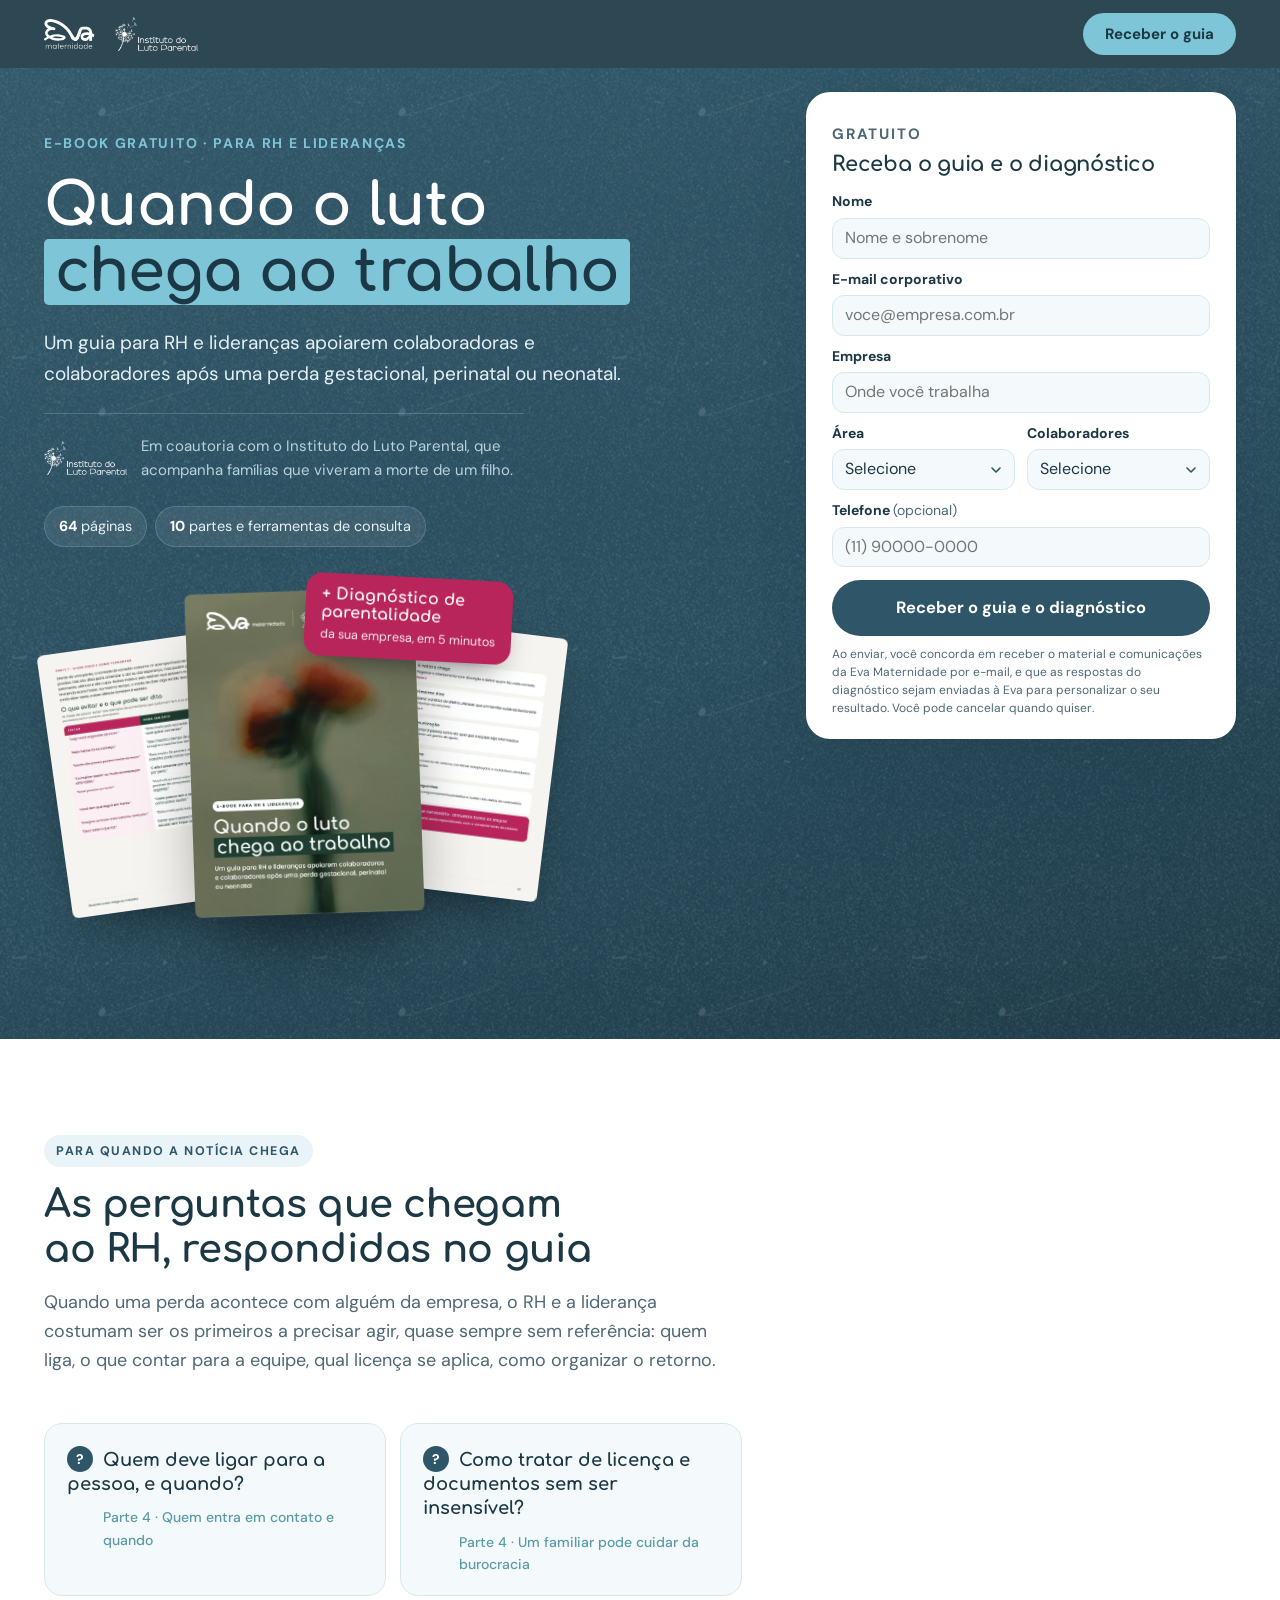
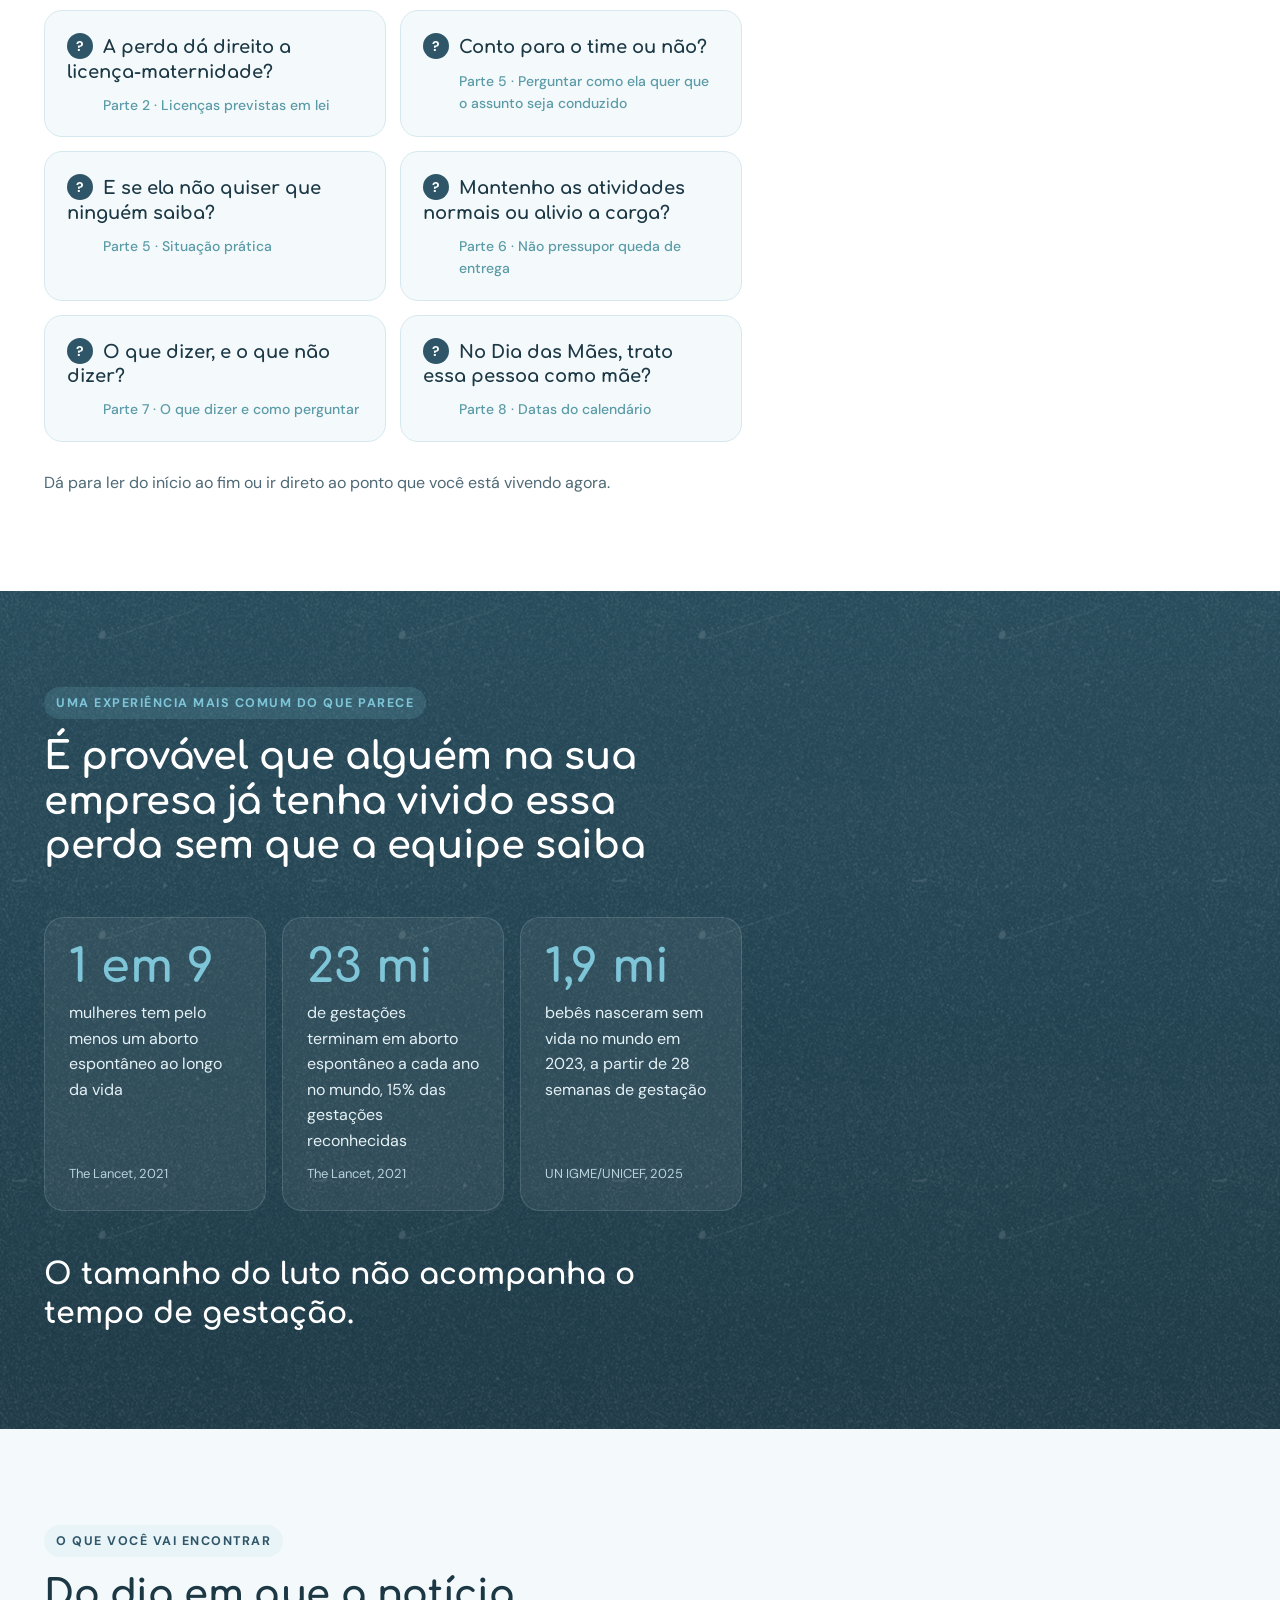
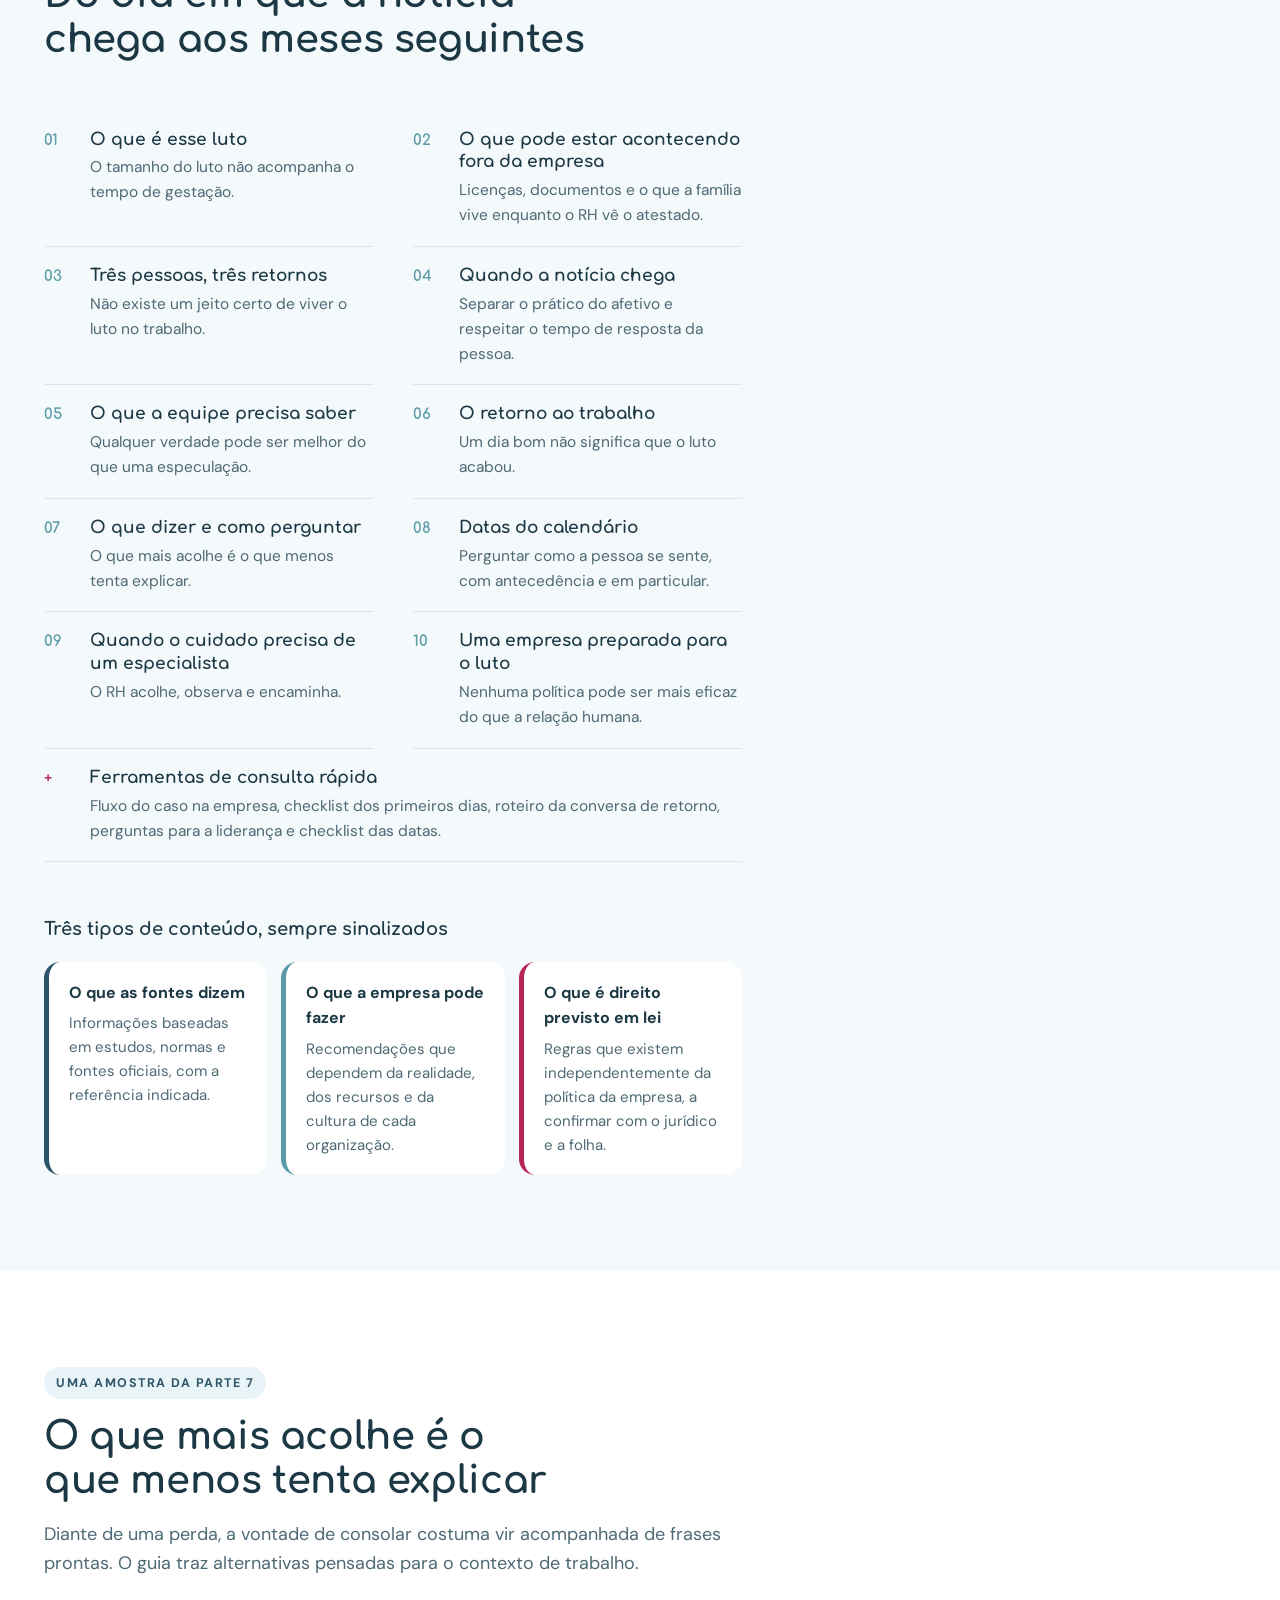
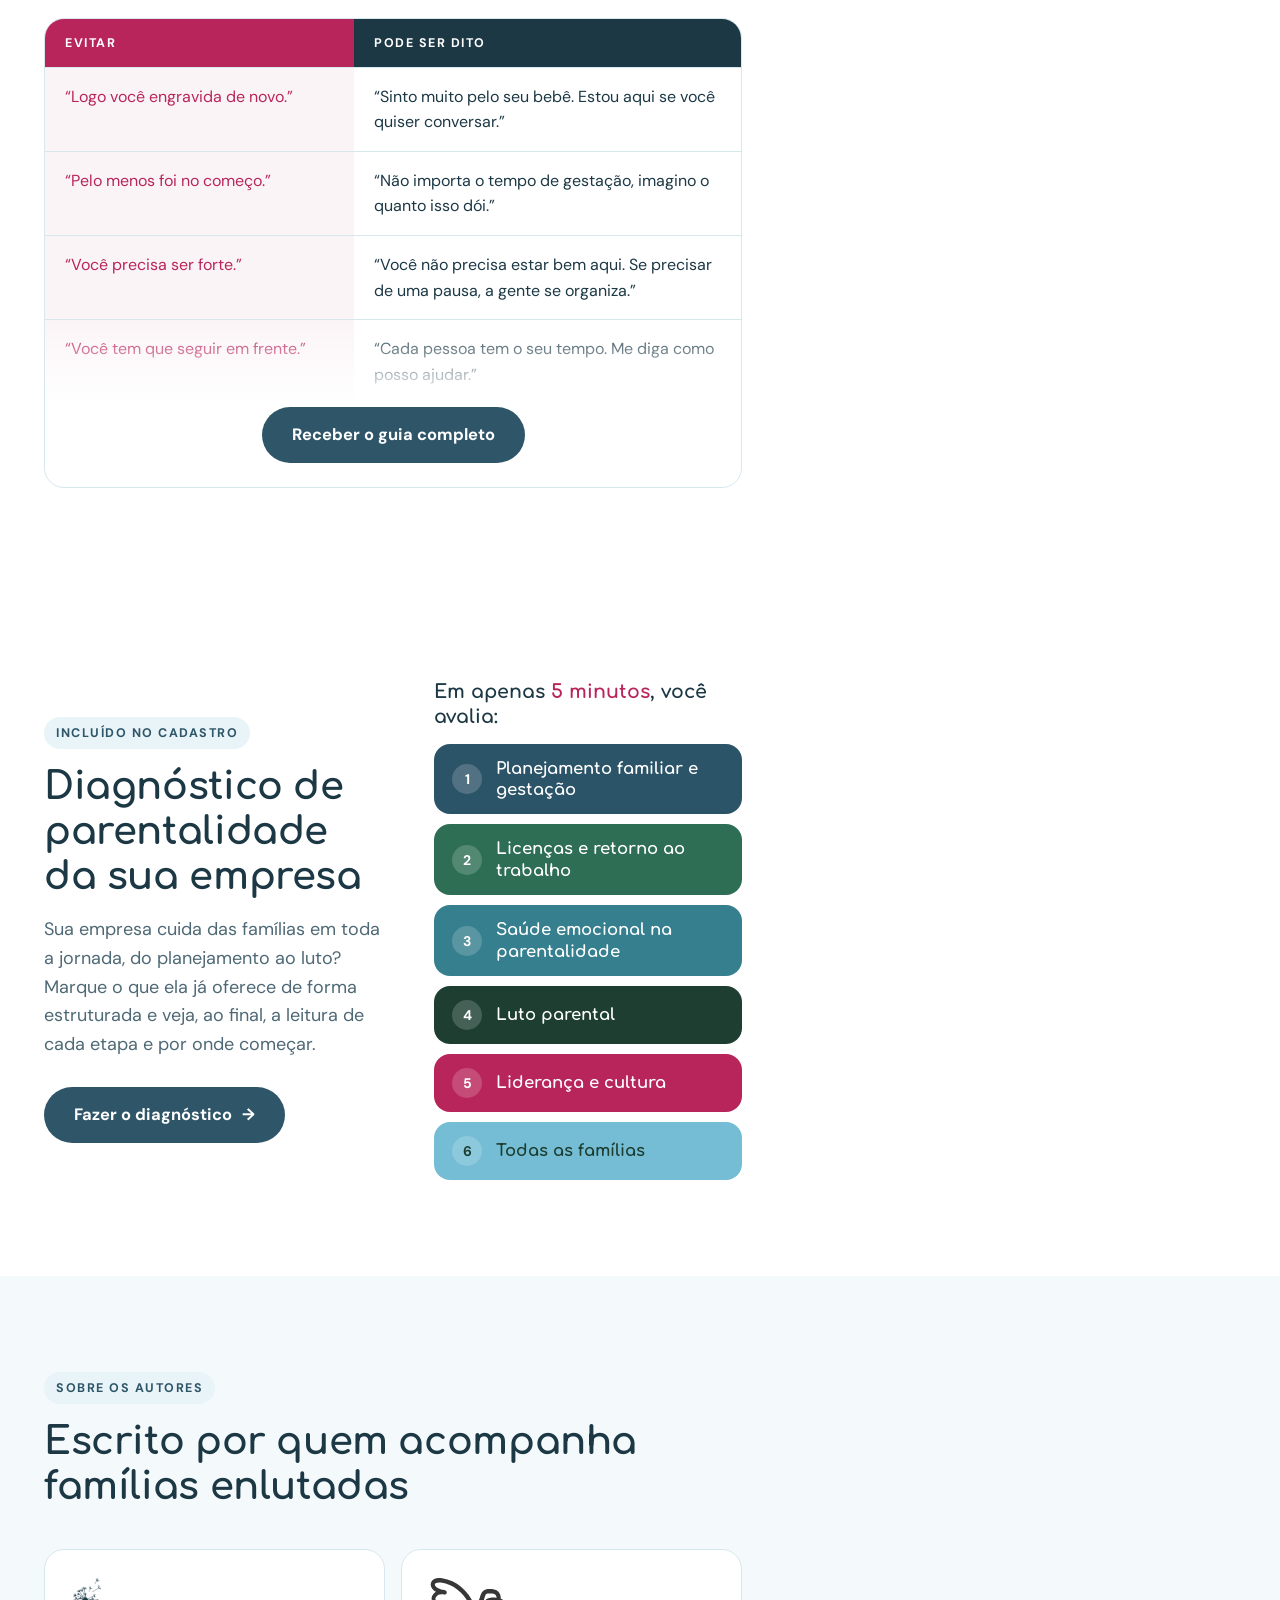
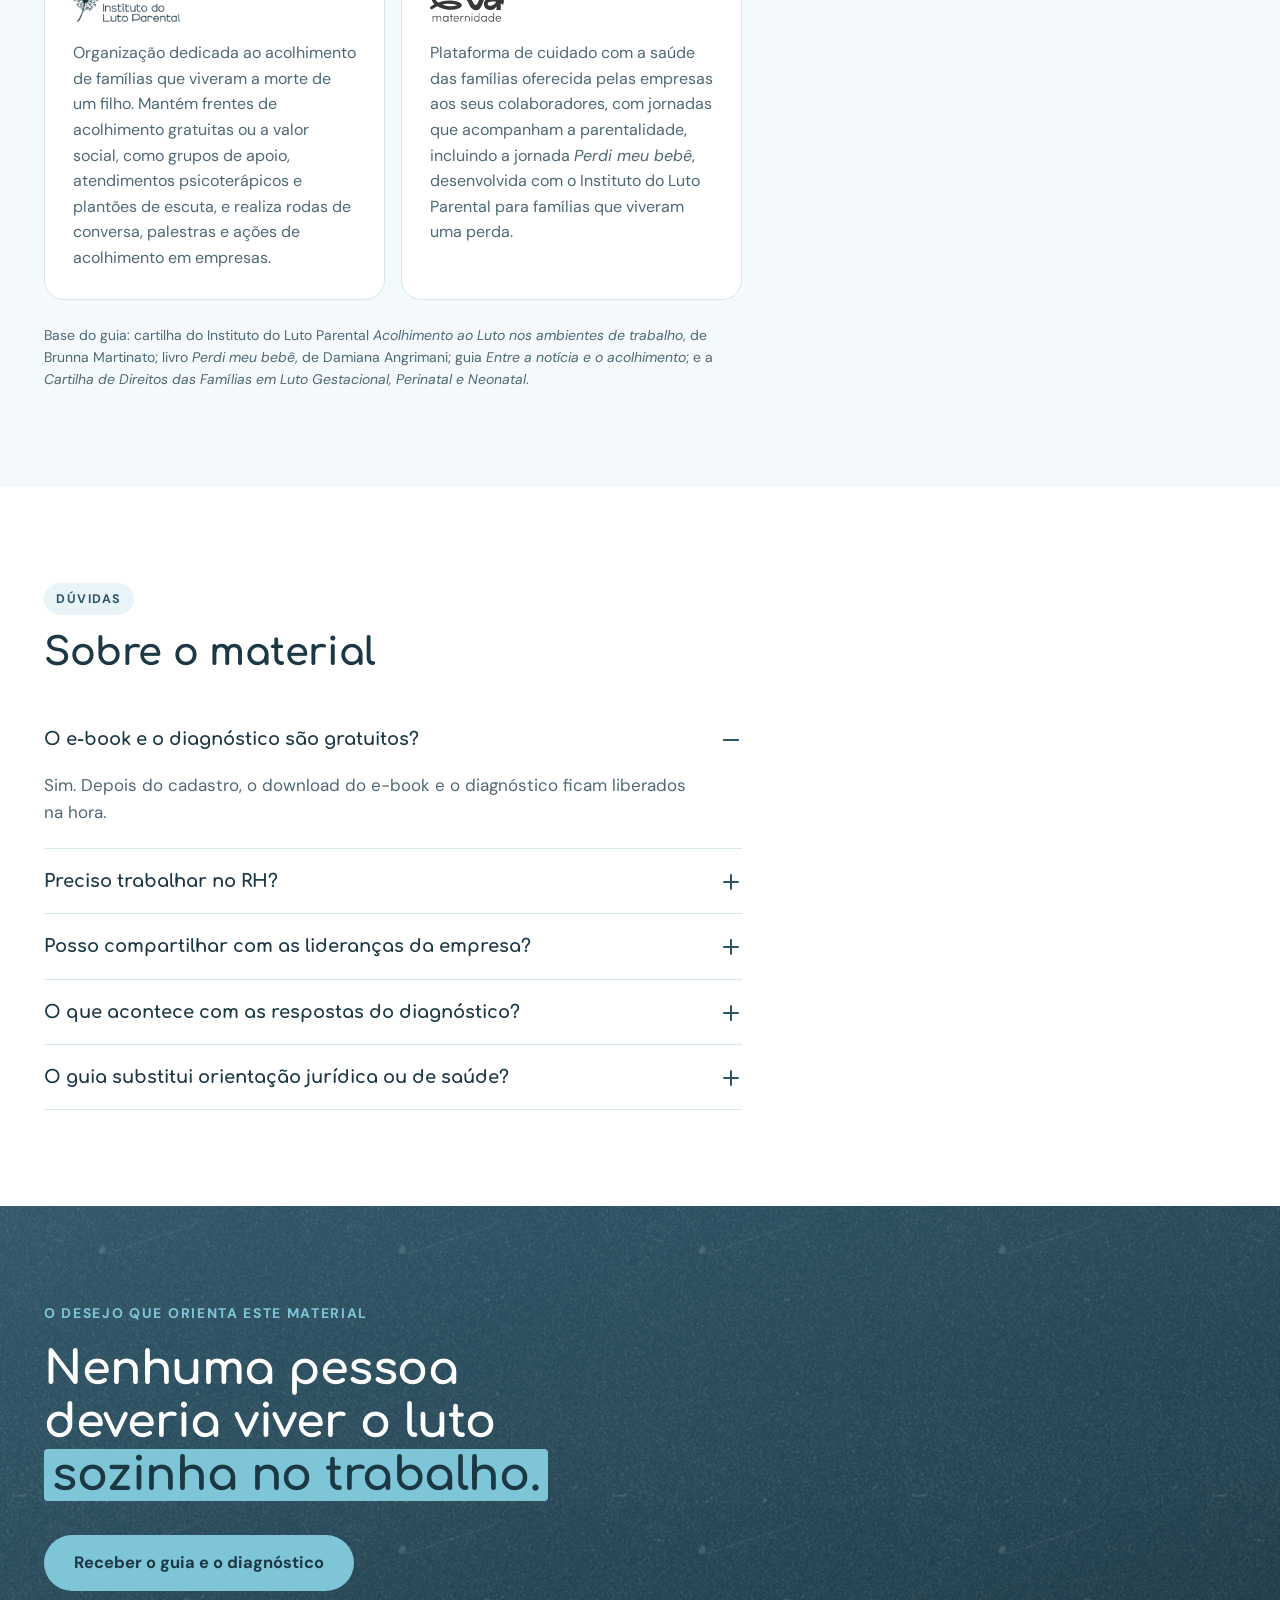
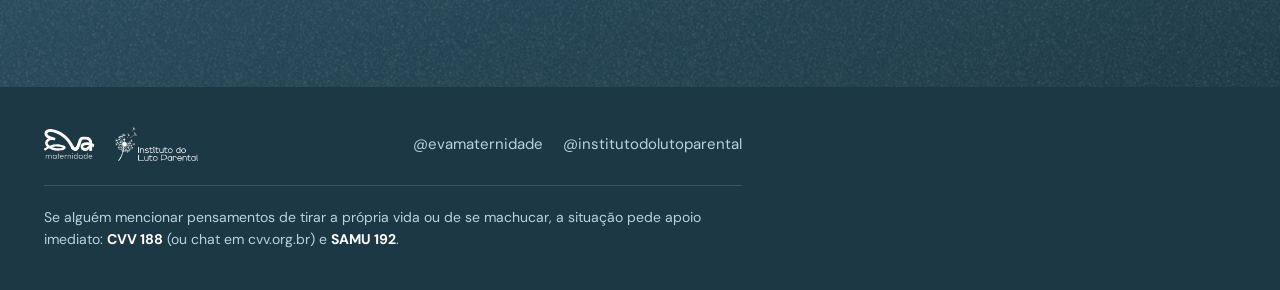
==== commit 49b3baf4: "feat: ajustes do feedback da Nathália e logo do ILP em PNG - dados sobre luto parental sobem para a " ====
--- a/index.html
+++ b/index.html
@@ -21,7 +21,7 @@
 <link rel="preconnect" href="https://fonts.gstatic.com" crossorigin>
 <link rel="stylesheet" href="https://fonts.googleapis.com/css2?family=Comfortaa:wght@600;700&family=DM+Sans:opsz,wght@9..40,400;9..40,500;9..40,700&display=swap">
 <link rel="preload" as="image" href="assets/img/capa.webp">
-<link rel="stylesheet" href="styles.css?v=7">
+<link rel="stylesheet" href="styles.css?v=8">
 </head>
 <body>
 
@@ -31,7 +31,7 @@
   <div class="wrap top-in">
     <div class="logos" aria-label="Eva Maternidade e Instituto do Luto Parental">
       <img src="assets/img/logo-eva.svg" alt="Eva Maternidade" class="logo-eva" width="103" height="60">
-      <img src="assets/img/logo-ilp.svg" alt="Instituto do Luto Parental" class="logo-ilp" width="172" height="70">
+      <img src="assets/img/logo-ilp-branco.png" alt="Instituto do Luto Parental" class="logo-ilp" width="172" height="71">
     </div>
     <a class="btn btn-claro btn-sm" href="#cadastro" data-ir-form>Receber o guia</a>
   </div>
@@ -46,7 +46,7 @@
       <p class="kicker">E-book gratuito · Para RH e lideranças</p>
       <h1>Quando o luto <span class="tarja">chega ao trabalho</span></h1>
       <p class="sub">Um guia para RH e lideranças apoiarem colaboradoras e colaboradores após uma perda gestacional, perinatal ou neonatal.</p>
-      <p class="coautoria"><img src="assets/img/logo-ilp.svg" alt="" width="86" height="35">Em coautoria com o Instituto do Luto Parental, que acompanha famílias que viveram a morte de um filho.</p>
+      <p class="coautoria"><img src="assets/img/logo-ilp-branco.png" alt="" width="86" height="35">Em coautoria com o Instituto do Luto Parental, que acompanha famílias que viveram a morte de um filho.</p>
       <ul class="fatos">
         <li><b>64</b> páginas</li>
         <li><b>10</b> partes e ferramentas de consulta</li>
@@ -56,7 +56,7 @@
         <img class="pg pg-a" src="assets/img/pag-frases.webp" alt="" width="520" height="735">
         <img class="pg pg-b" src="assets/img/pag-fluxo.webp" alt="" width="520" height="735">
         <img class="capa" src="assets/img/capa.webp" alt="" width="720" height="1018" fetchpriority="high">
-        <span class="selo"><b>+ Diagnóstico</b><small>da sua empresa · 5 min</small></span>
+        <span class="selo"><b>+ Diagnóstico de parentalidade</b><small>da sua empresa, em 5 minutos</small></span>
       </div>
     </div>
   </div>
@@ -140,7 +140,7 @@
 
       <div class="indica" id="indica">
         <h3>Indique para uma liderança</h3>
-        <p>Conhece alguém da sua empresa, ou de outra, que precisa deste guia? A Eva envia o material em seu nome.</p>
+        <p>Conhece alguém da sua empresa, ou de outra, que também deveria receber este guia? Informe os dados e a pessoa recebe o material por e-mail.</p>
         <button class="btn-link" type="button" id="indica-abrir" aria-expanded="false" aria-controls="form-indica">Indicar alguém <span aria-hidden="true">+</span></button>
         <form id="form-indica" class="cartao-form" novalidate hidden>
           <div class="campo">
@@ -167,7 +167,6 @@
           </div>
           <p class="form-erro" role="alert" hidden></p>
           <button class="btn btn-escuro btn-cheio" type="submit">Enviar indicação</button>
-          <p class="consent">A pessoa recebe um único e-mail da Eva com o guia, dizendo que foi você quem indicou.</p>
         </form>
         <p class="indica-ok" id="indica-ok" role="status" hidden></p>
       </div>
@@ -181,7 +180,7 @@
     <img class="pg pg-a" src="assets/img/pag-frases.webp" alt="" width="520" height="735" loading="lazy">
     <img class="pg pg-b" src="assets/img/pag-fluxo.webp" alt="" width="520" height="735" loading="lazy">
     <img class="capa" src="assets/img/capa.webp" alt="" width="720" height="1018" loading="lazy">
-    <span class="selo"><b>+ Diagnóstico</b><small>da sua empresa · 5 min</small></span>
+    <span class="selo"><b>+ Diagnóstico de parentalidade</b><small>da sua empresa, em 5 minutos</small></span>
   </div>
 </div>
 
@@ -204,6 +203,22 @@
       <li data-rev><span class="q">No Dia das Mães, trato essa pessoa como mãe?</span><span class="q-onde">Parte 8 · Datas do calendário</span></li>
     </ul>
     <p class="nota">Dá para ler do início ao fim ou ir direto ao ponto que você está vivendo agora.</p>
+  </div>
+</section>
+
+<!-- ============ CONTEXTO ============ -->
+<section class="contexto grao" id="contexto">
+  <div class="wrap com-form">
+    <div class="sec-head">
+      <p class="tag tag-escura">Uma experiência mais comum do que parece</p>
+      <h2>É provável que alguém na sua empresa já tenha vivido essa perda sem que a equipe saiba</h2>
+    </div>
+    <ul class="numeros">
+      <li data-rev><b>1 em 9</b><span>mulheres tem pelo menos um aborto espontâneo ao longo da vida</span><small>The Lancet, 2021</small></li>
+      <li data-rev><b>23 mi</b><span>de gestações terminam em aborto espontâneo a cada ano no mundo, 15% das gestações reconhecidas</span><small>The Lancet, 2021</small></li>
+      <li data-rev><b>1,9 mi</b><span>bebês nasceram sem vida no mundo em 2023, a partir de 28 semanas de gestação</span><small>UN IGME/UNICEF, 2025</small></li>
+    </ul>
+    <p class="frase">O tamanho do luto não acompanha o tempo de gestação.</p>
   </div>
 </section>
 
@@ -260,45 +275,27 @@
   </div>
 </section>
 
-<!-- ============ CONTEXTO ============ -->
-<section class="contexto grao" id="contexto">
-  <div class="wrap com-form">
-    <div class="sec-head">
-      <p class="tag tag-escura">Uma experiência mais comum do que parece</p>
-      <h2>É provável que alguém na sua empresa já tenha vivido essa perda sem que a equipe saiba</h2>
-    </div>
-    <ul class="numeros">
-      <li data-rev><b>1 em 9</b><span>mulheres tem pelo menos um aborto espontâneo ao longo da vida</span><small>The Lancet, 2021</small></li>
-      <li data-rev><b>23 mi</b><span>de gestações terminam em aborto espontâneo a cada ano no mundo, 15% das gestações reconhecidas</span><small>The Lancet, 2021</small></li>
-      <li data-rev><b>1,9 mi</b><span>bebês nasceram sem vida no mundo em 2023, a partir de 28 semanas de gestação</span><small>UN IGME/UNICEF, 2025</small></li>
-    </ul>
-    <p class="frase">O tamanho do luto não acompanha o tempo de gestação.</p>
-  </div>
-</section>
-
 <!-- ============ DIAGNÓSTICO ============ -->
 <section class="diag" id="diagnostico">
   <div class="wrap com-form">
     <div class="diag-grid">
       <div class="sec-head">
         <p class="tag">Incluído no cadastro</p>
-        <h2>Sua empresa cuida das famílias em toda a jornada?</h2>
-        <p class="sec-sub">Um diagnóstico rápido das políticas de parentalidade, do planejamento ao luto. Marque o que a empresa já oferece de forma estruturada e veja a leitura de cada bloco e por onde começar.</p>
-        <ul class="diag-fatos">
-          <li><b>6</b> blocos</li>
-          <li><b>36</b> itens</li>
-          <li><b>5</b> minutos</li>
-        </ul>
+        <h2>Diagnóstico de parentalidade da sua empresa</h2>
+        <p class="sec-sub">Sua empresa cuida das famílias em toda a jornada, do planejamento ao luto? Marque o que ela já oferece de forma estruturada e veja, ao final, a leitura de cada etapa e por onde começar.</p>
         <a class="btn btn-escuro" data-diag href="diagnostico/">Fazer o diagnóstico <span aria-hidden="true">→</span></a>
       </div>
-      <ol class="blocos">
-        <li style="--c:#2C5468"><span>1</span>Planejamento familiar e gestação</li>
-        <li style="--c:#2E6E55"><span>2</span>Licenças e retorno ao trabalho</li>
-        <li style="--c:#367F8E"><span>3</span>Saúde emocional na parentalidade</li>
-        <li style="--c:#1D3E31"><span>4</span>Luto parental</li>
-        <li style="--c:#B8255A"><span>5</span>Liderança e cultura</li>
-        <li style="--c:#74BDD5;--t:#1D3E31"><span>6</span>Todas as famílias</li>
-      </ol>
+      <div class="avalia">
+        <p class="avalia-t">Em apenas <b>5 minutos</b>, você avalia:</p>
+        <ol class="blocos">
+          <li style="--c:#2C5468"><span>1</span>Planejamento familiar e gestação</li>
+          <li style="--c:#2E6E55"><span>2</span>Licenças e retorno ao trabalho</li>
+          <li style="--c:#367F8E"><span>3</span>Saúde emocional na parentalidade</li>
+          <li style="--c:#1D3E31"><span>4</span>Luto parental</li>
+          <li style="--c:#B8255A"><span>5</span>Liderança e cultura</li>
+          <li style="--c:#74BDD5;--t:#1D3E31"><span>6</span>Todas as famílias</li>
+        </ol>
+      </div>
     </div>
   </div>
 </section>
@@ -312,7 +309,7 @@
     </div>
     <div class="autores-grid">
       <article class="autor">
-        <img src="assets/img/logo-ilp.svg" alt="Instituto do Luto Parental" width="172" height="70" loading="lazy">
+        <img class="autor-ilp" src="assets/img/logo-ilp-escuro.png" alt="Instituto do Luto Parental" width="172" height="71" loading="lazy">
         <p>Organização dedicada ao acolhimento de famílias que viveram a morte de um filho. Mantém frentes de acolhimento gratuitas ou a valor social, como grupos de apoio, atendimentos psicoterápicos e plantões de escuta, e realiza rodas de conversa, palestras e ações de acolhimento em empresas.</p>
       </article>
       <article class="autor">
@@ -333,7 +330,7 @@
     </div>
     <details open><summary>O e-book e o diagnóstico são gratuitos?<span class="pl" aria-hidden="true"></span></summary><p>Sim. Depois do cadastro, o download do e-book e o diagnóstico ficam liberados na hora.</p></details>
     <details><summary>Preciso trabalhar no RH?<span class="pl" aria-hidden="true"></span></summary><p>Não. O guia foi escrito para RH e lideranças, e serve a qualquer pessoa que queira apoiar um colega que viveu uma perda.</p></details>
-    <details><summary>Posso compartilhar com as lideranças da empresa?<span class="pl" aria-hidden="true"></span></summary><p>Pode. As ferramentas de consulta rápida foram pensadas para serem impressas ou compartilhadas com lideranças. Depois do cadastro, você também pode indicar o guia a uma liderança, e a Eva envia o material em seu nome.</p></details>
+    <details><summary>Posso compartilhar com as lideranças da empresa?<span class="pl" aria-hidden="true"></span></summary><p>Pode. As ferramentas de consulta rápida foram pensadas para serem impressas ou compartilhadas com lideranças. Depois do cadastro, você também pode indicar uma liderança para receber o material por e-mail.</p></details>
     <details><summary>O que acontece com as respostas do diagnóstico?<span class="pl" aria-hidden="true"></span></summary><p>Elas ficam associadas ao seu cadastro na Eva Maternidade e servem para personalizar o resultado e os conteúdos que você recebe por e-mail.</p></details>
     <details><summary>O guia substitui orientação jurídica ou de saúde?<span class="pl" aria-hidden="true"></span></summary><p>Não. Nenhuma recomendação do guia é uma obrigação legal, e nenhuma orientação substitui o cuidado de profissionais de saúde. As regras de licença devem ser confirmadas com o jurídico e com a folha de pagamento em cada caso.</p></details>
   </div>
@@ -355,7 +352,7 @@
     <div class="rodape-l">
       <div class="logos">
         <img src="assets/img/logo-eva.svg" alt="Eva Maternidade" class="logo-eva" width="103" height="60" loading="lazy">
-        <img src="assets/img/logo-ilp.svg" alt="Instituto do Luto Parental" class="logo-ilp" width="172" height="70" loading="lazy">
+        <img src="assets/img/logo-ilp-branco.png" alt="Instituto do Luto Parental" class="logo-ilp" width="172" height="71" loading="lazy">
       </div>
       <ul class="soc">
         <li><a href="https://www.instagram.com/evamaternidade/" target="_blank" rel="noopener">@evamaternidade</a></li>
@@ -372,6 +369,6 @@
 
 <script src="assets/eva.js?v=2"></script>
 <script src="assets/cadastro.js?v=1"></script>
-<script src="main.js?v=1"></script>
+<script src="main.js?v=2"></script>
 </body>
 </html>
--- a/styles.css
+++ b/styles.css
@@ -65,7 +65,7 @@
 .logos{display:flex;align-items:center;gap:20px}
 .logos .logo-eva{height:30px;width:auto}
 .logos .logo-ilp{height:34px;width:auto}
-.top .logos img,.rodape .logos img{filter:brightness(0) invert(1)}
+.top .logos .logo-eva,.rodape .logos .logo-eva{filter:brightness(0) invert(1)}
 
 /* ---------- hero ---------- */
 .hero{padding-block:64px 88px;background:linear-gradient(160deg,var(--petrol) 0%,var(--petrol-deep) 60%,var(--night) 100%);overflow:hidden}
@@ -74,7 +74,7 @@
 .hero h1{margin-top:20px;font-size:clamp(38px,4.6vw,62px);line-height:1.12;color:#fff}
 .hero .sub{margin-top:22px;font-size:19px;color:var(--on-dark);max-width:32em}
 .coautoria{display:flex;align-items:center;gap:14px;margin-top:24px;padding-top:20px;border-top:1px solid rgba(185,211,220,.25);font-size:15px;color:var(--on-dark-soft);max-width:32em}
-.coautoria img{flex:none;height:34px;width:auto;filter:brightness(0) invert(1)}
+.coautoria img{flex:none;height:34px;width:auto}
 .fatos{list-style:none;margin:24px 0 0;padding:0;display:flex;flex-wrap:wrap;gap:8px}
 .fatos li{padding:8px 14px;border-radius:999px;background:rgba(255,255,255,.08);border:1px solid rgba(185,211,220,.22);font-size:14.5px;color:var(--on-dark)}
 .fatos b{color:#fff}
@@ -88,7 +88,7 @@
 .pg-a{left:2%;top:14%;transform:rotate(-8deg);z-index:1}
 .pg-b{right:2%;top:10%;transform:rotate(7deg);z-index:2}
 .selo{position:absolute;z-index:4;right:10%;top:-4%;display:grid;gap:2px;padding:12px 16px;border-radius:16px;background:var(--rosa);color:#fff;box-shadow:0 16px 30px -14px rgba(0,0,0,.55);transform:rotate(3deg)}
-.selo b{font:700 17px/1.1 var(--display)}
+.selo b{font:700 16px/1.15 var(--display);max-width:9.5em}
 .selo small{font-size:12.5px;opacity:.9}
 .js .hero-livro .selo{animation:selo .8s var(--sai) .6s both}
 @keyframes selo{from{opacity:0;transform:scale(.6) rotate(-6deg)}}
@@ -180,9 +180,9 @@
 
 /* ---------- diagnóstico ---------- */
 .diag-grid{display:grid;grid-template-columns:minmax(0,1fr) minmax(0,.9fr);gap:48px;align-items:center}
-.diag-fatos{list-style:none;margin:24px 0 28px;padding:0;display:flex;gap:28px}
-.diag-fatos li{font-size:15px;color:var(--ink-soft)}
-.diag-fatos b{display:block;font:700 34px/1 var(--display);color:var(--petrol)}
+.diag .sec-head .btn{margin-top:28px}
+.avalia-t{margin-bottom:14px;font:700 19px/1.3 var(--display);color:var(--ink)}
+.avalia-t b{color:var(--rosa)}
 .blocos{list-style:none;margin:0;padding:0;display:grid;gap:10px}
 .blocos li{display:flex;align-items:center;gap:14px;padding:14px 18px;border-radius:16px;background:var(--c);color:var(--t,#fff);font:700 16.5px/1.3 var(--display);transition:transform .3s var(--sai)}
 .blocos li:hover{transform:translateX(6px)}
@@ -193,6 +193,7 @@
 .autores-grid{margin-top:40px;display:grid;grid-template-columns:1fr 1fr;gap:16px}
 .autor{background:#fff;border-radius:20px;padding:28px;border:1px solid var(--line)}
 .autor img{height:44px;width:auto;filter:brightness(0);opacity:.78}
+.autor .autor-ilp{filter:none;opacity:1}
 .autor p{margin-top:18px;color:var(--ink-soft);font-size:16px}
 .base{margin-top:24px;font-size:14px;color:var(--ink-soft);max-width:60em}
 
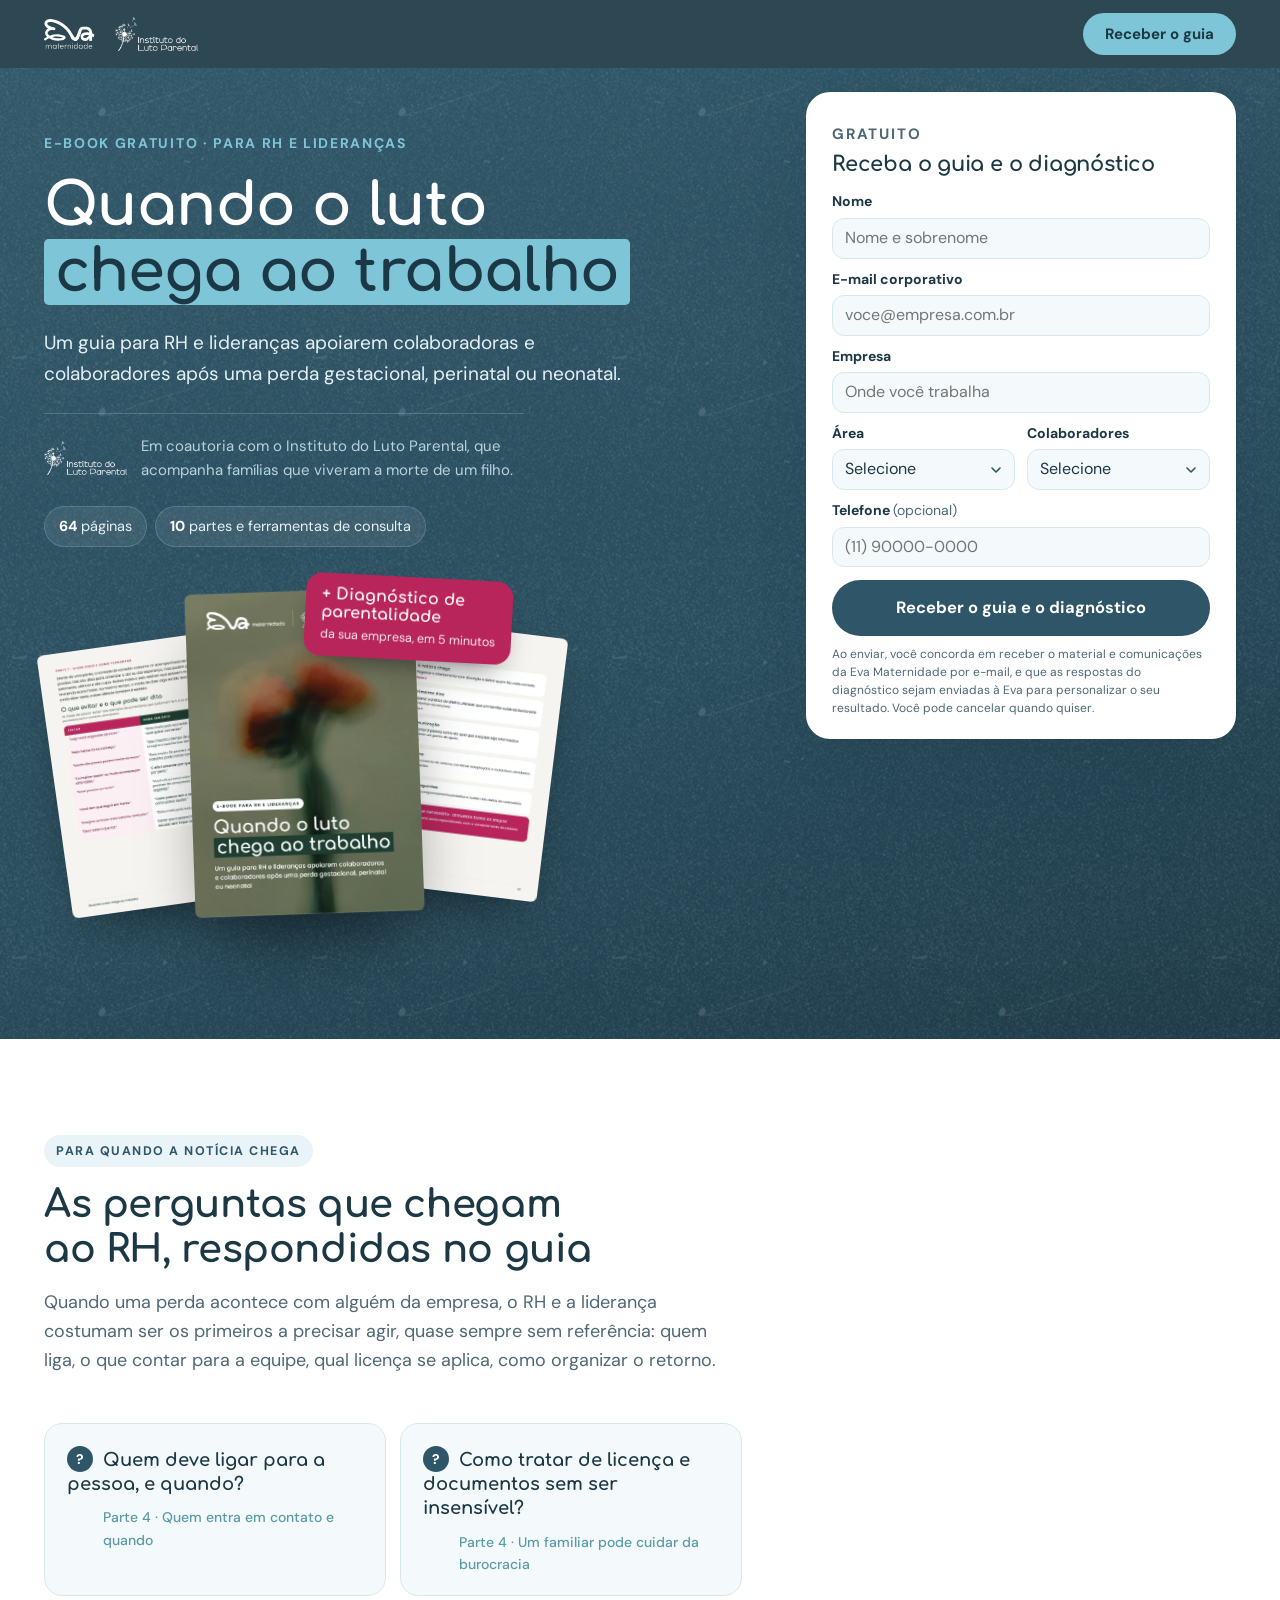
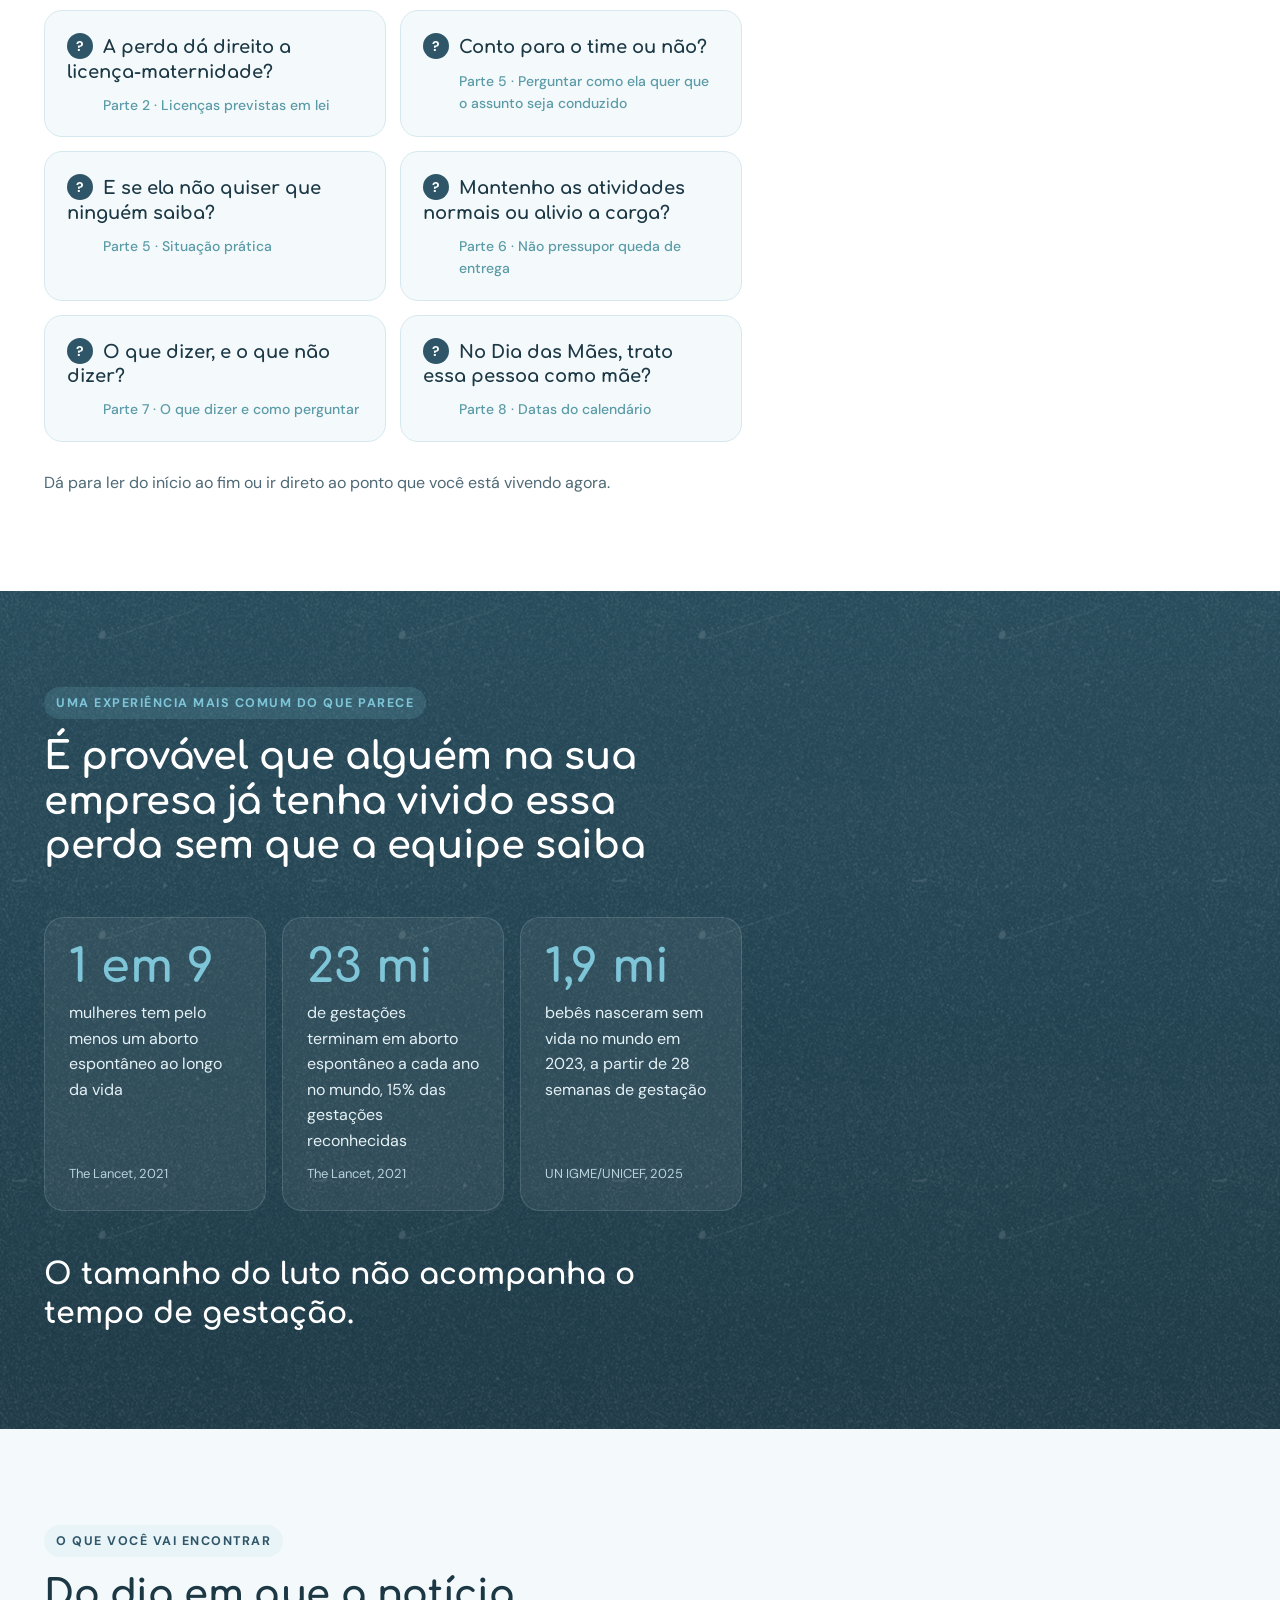
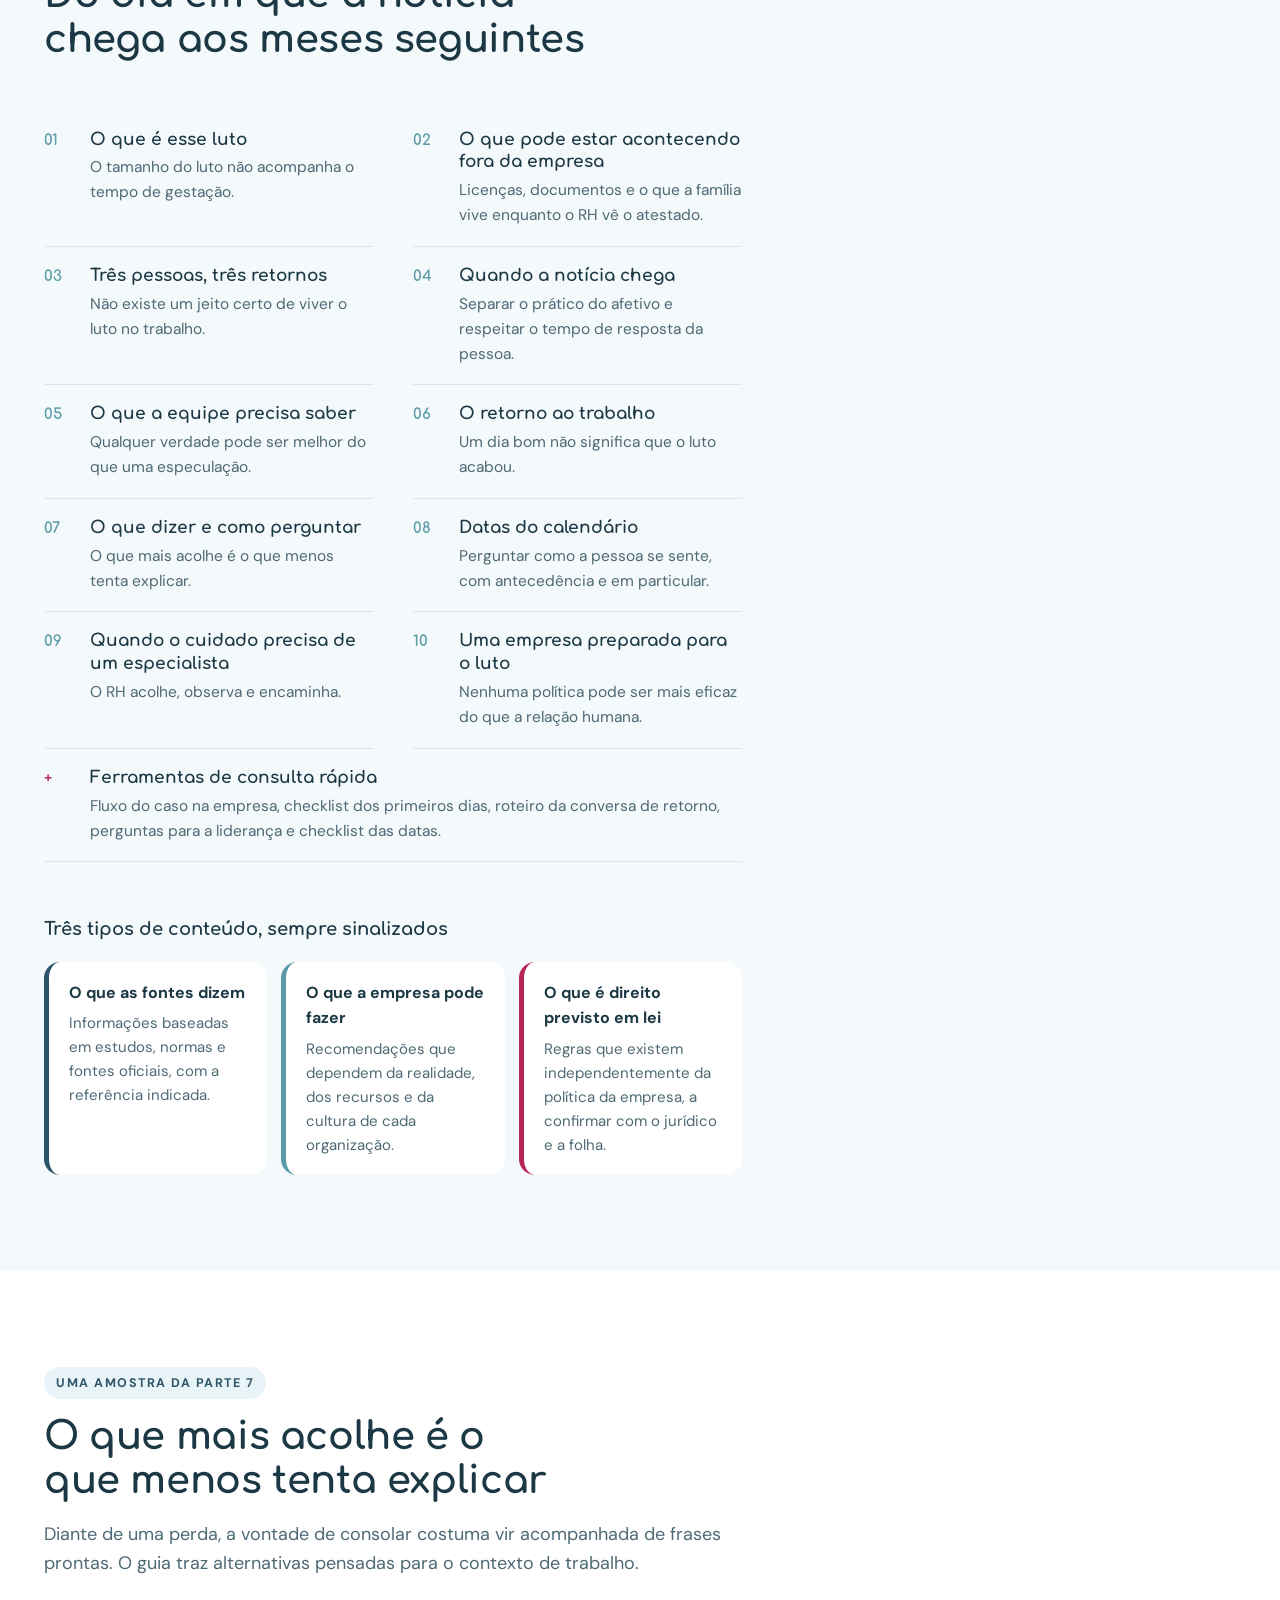
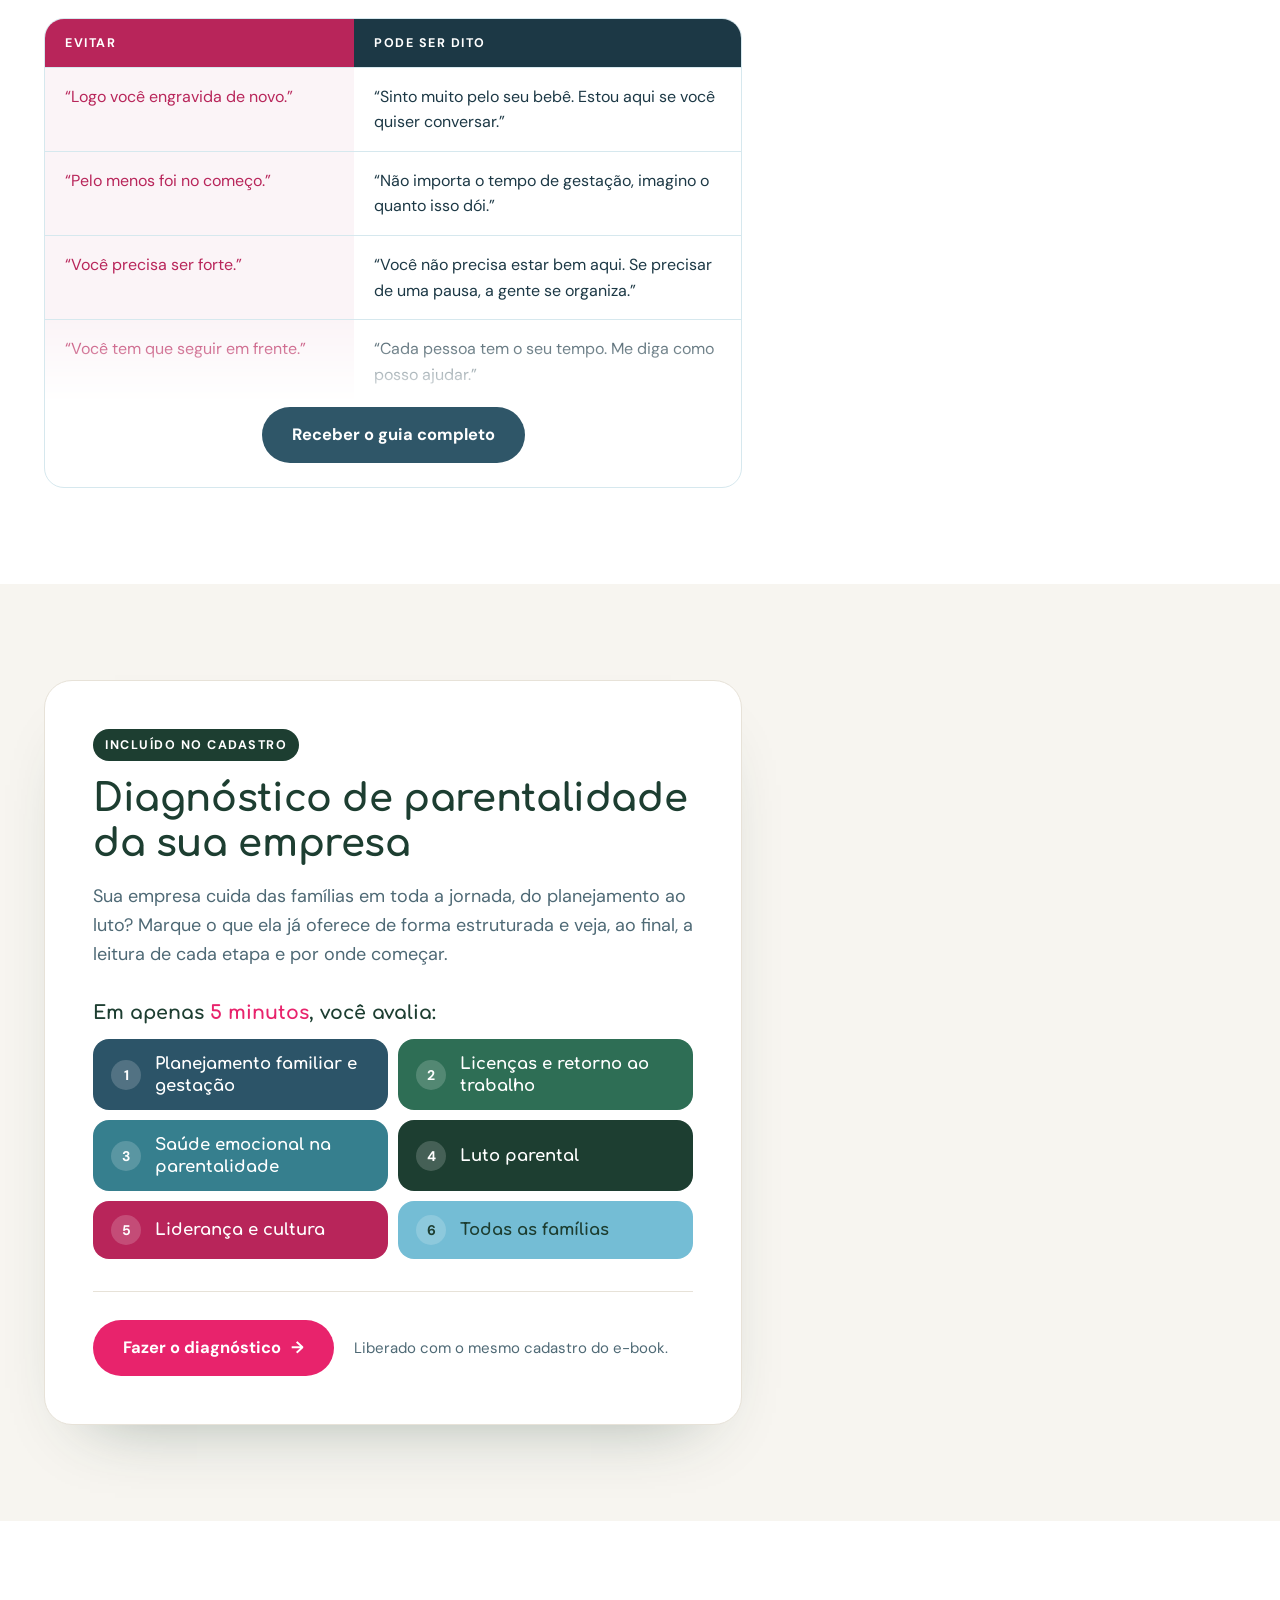
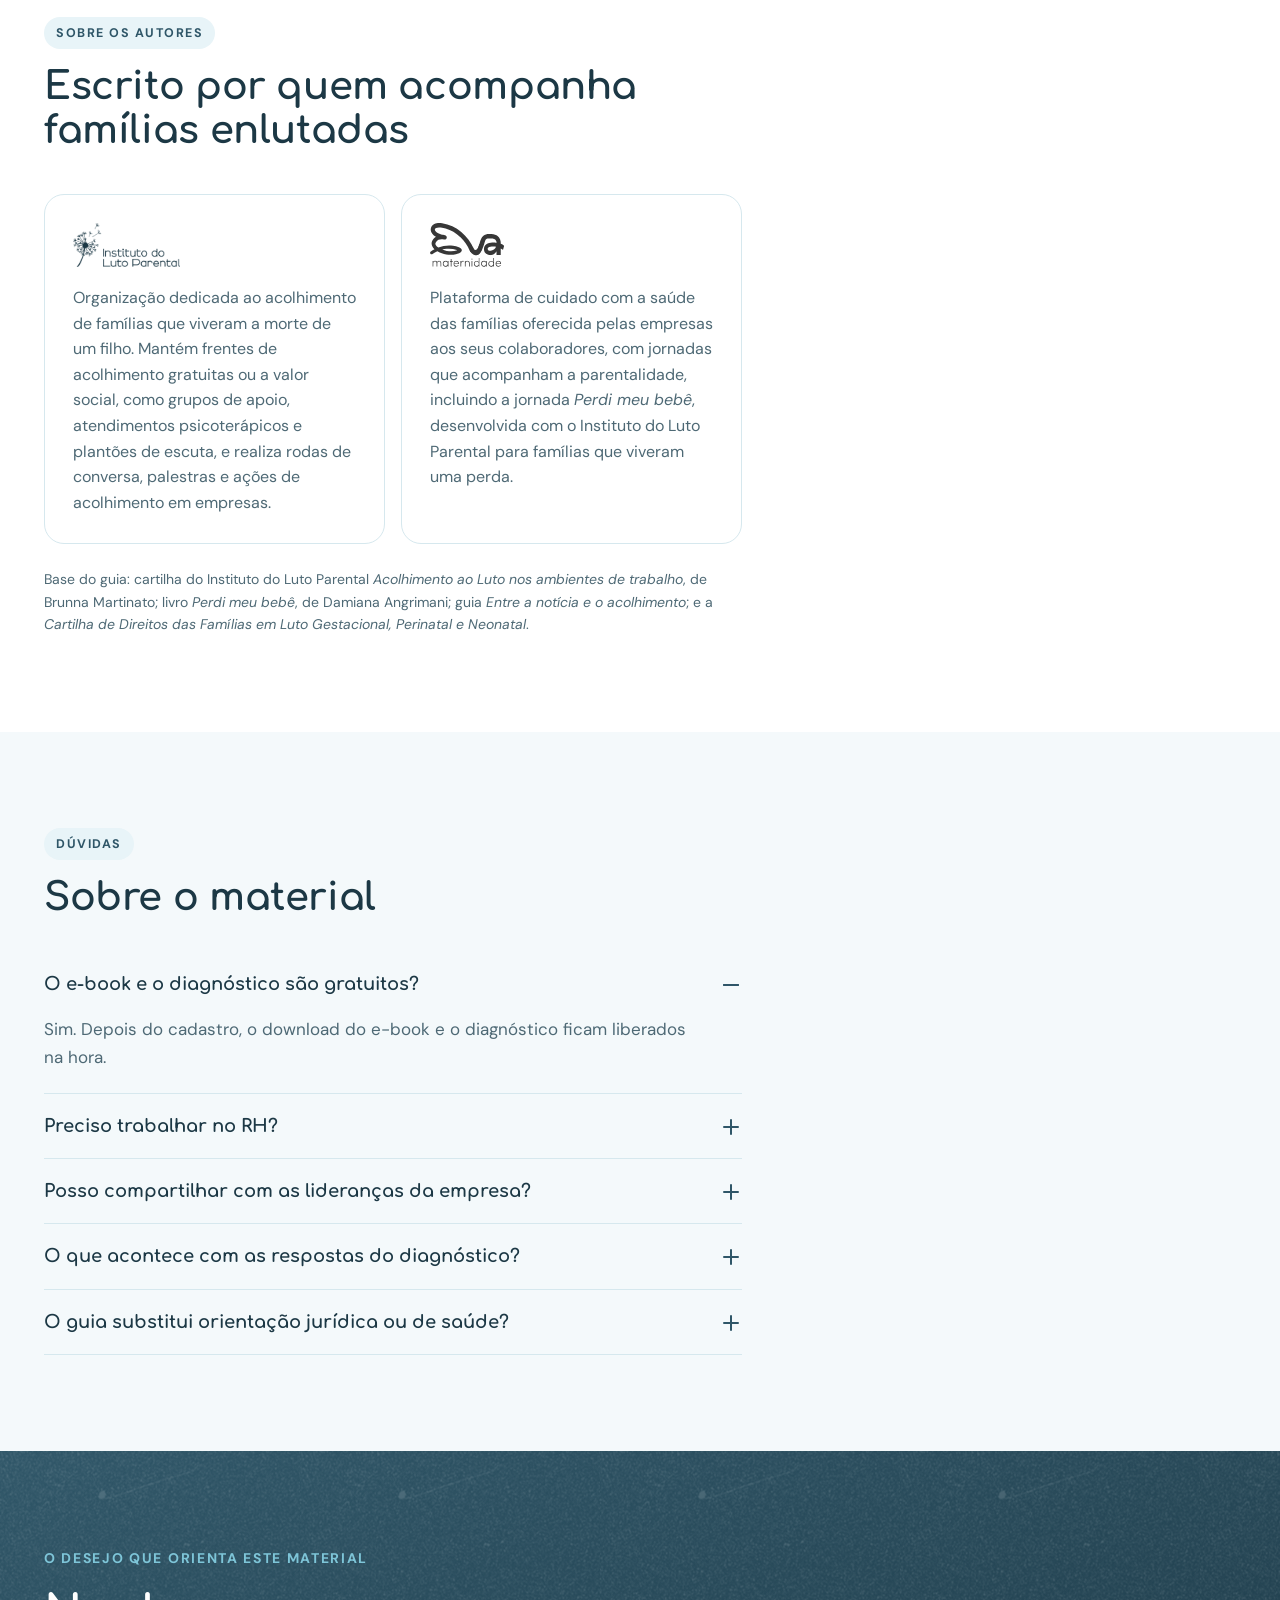
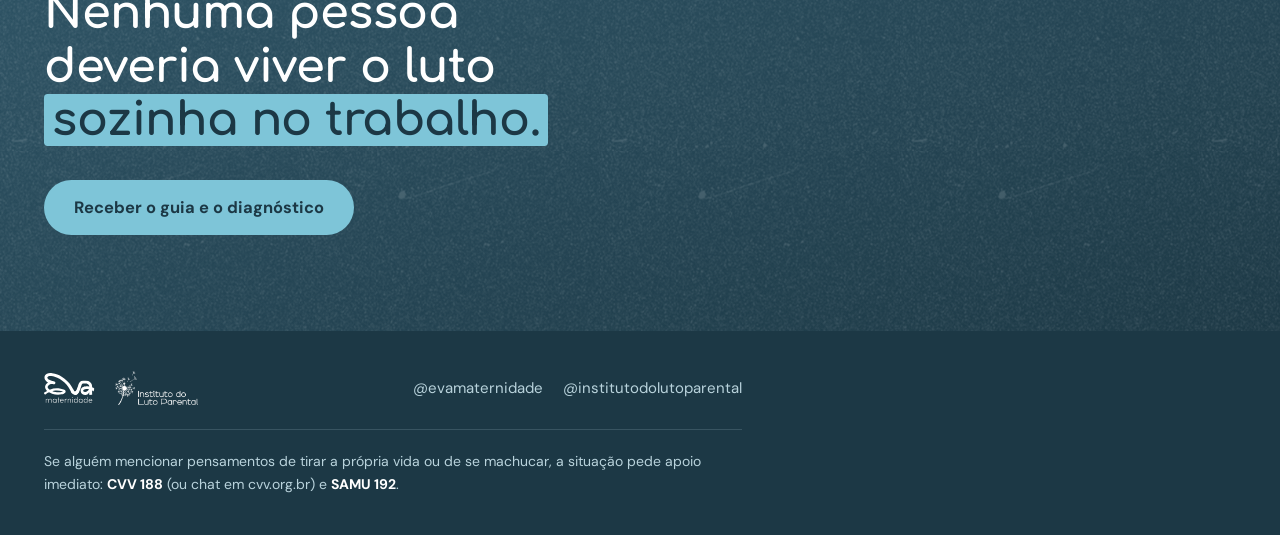
==== commit d98300bc: "feat: seção do diagnóstico em painel com a identidade da ferramenta Fundo creme e painel branco, tít" ====
--- a/index.html
+++ b/index.html
@@ -21,7 +21,7 @@
 <link rel="preconnect" href="https://fonts.gstatic.com" crossorigin>
 <link rel="stylesheet" href="https://fonts.googleapis.com/css2?family=Comfortaa:wght@600;700&family=DM+Sans:opsz,wght@9..40,400;9..40,500;9..40,700&display=swap">
 <link rel="preload" as="image" href="assets/img/capa.webp">
-<link rel="stylesheet" href="styles.css?v=8">
+<link rel="stylesheet" href="styles.css?v=10">
 </head>
 <body>
 
@@ -283,7 +283,6 @@
         <p class="tag">Incluído no cadastro</p>
         <h2>Diagnóstico de parentalidade da sua empresa</h2>
         <p class="sec-sub">Sua empresa cuida das famílias em toda a jornada, do planejamento ao luto? Marque o que ela já oferece de forma estruturada e veja, ao final, a leitura de cada etapa e por onde começar.</p>
-        <a class="btn btn-escuro" data-diag href="diagnostico/">Fazer o diagnóstico <span aria-hidden="true">→</span></a>
       </div>
       <div class="avalia">
         <p class="avalia-t">Em apenas <b>5 minutos</b>, você avalia:</p>
@@ -296,6 +295,10 @@
           <li style="--c:#74BDD5;--t:#1D3E31"><span>6</span>Todas as famílias</li>
         </ol>
       </div>
+      <div class="diag-cta">
+        <a class="btn btn-rosa" data-diag href="diagnostico/">Fazer o diagnóstico <span aria-hidden="true">→</span></a>
+        <p>Liberado com o mesmo cadastro do e-book.</p>
+      </div>
     </div>
   </div>
 </section>
--- a/styles.css
+++ b/styles.css
@@ -178,18 +178,29 @@
 .numeros small{margin-top:auto;font-size:13px;color:var(--on-dark-soft)}
 .frase{margin-top:44px;font:700 clamp(22px,2.4vw,30px)/1.3 var(--display);color:#fff;max-width:20em}
 
-/* ---------- diagnóstico ---------- */
-.diag-grid{display:grid;grid-template-columns:minmax(0,1fr) minmax(0,.9fr);gap:48px;align-items:center}
-.diag .sec-head .btn{margin-top:28px}
+/* ---------- diagnóstico: a identidade da ferramenta (creme, verde e rosa) num painel ---------- */
+.diag{background:#F7F5F0}
+.diag-grid{display:grid;grid-template-columns:1fr;gap:32px;background:#fff;border:1px solid #E7E2D8;border-radius:28px;padding:48px;box-shadow:0 34px 70px -46px rgba(29,62,49,.45)}
+.diag .tag{background:#1D3E31;color:#fff}
+.diag h2{color:#1D3E31}
+.btn-rosa{background:#E8236C;color:#fff}
+.btn-rosa:hover{background:#B8255A}
+.diag .sec-head{max-width:none}
+.diag .sec-sub{max-width:40em}
+.avalia .blocos{grid-template-columns:repeat(2,minmax(0,1fr))}
+.diag-cta{display:flex;flex-wrap:wrap;align-items:center;gap:16px 20px;padding-top:28px;border-top:1px solid #E7E2D8}
+.diag-cta p{font-size:15px;color:var(--ink-soft)}
 .avalia-t{margin-bottom:14px;font:700 19px/1.3 var(--display);color:var(--ink)}
-.avalia-t b{color:var(--rosa)}
+.avalia-t b{color:#E8236C}
+.avalia-t{color:#1D3E31}
 .blocos{list-style:none;margin:0;padding:0;display:grid;gap:10px}
 .blocos li{display:flex;align-items:center;gap:14px;padding:14px 18px;border-radius:16px;background:var(--c);color:var(--t,#fff);font:700 16.5px/1.3 var(--display);transition:transform .3s var(--sai)}
 .blocos li:hover{transform:translateX(6px)}
 .blocos span{flex:none;display:grid;place-items:center;width:30px;height:30px;border-radius:50%;background:rgba(255,255,255,.18);font:700 14px/1 var(--body)}
 
 /* ---------- autores ---------- */
-.autores{background:var(--mist)}
+.autores{background:#fff}
+.faq{background:var(--mist)}
 .autores-grid{margin-top:40px;display:grid;grid-template-columns:1fr 1fr;gap:16px}
 .autor{background:#fff;border-radius:20px;padding:28px;border:1px solid var(--line)}
 .autor img{height:44px;width:auto;filter:brightness(0);opacity:.78}
@@ -265,7 +276,8 @@
   .so-mobile{display:inline-flex;margin-top:28px;width:100%}
   .q-grade,.partes,.selos ul,.numeros,.autores-grid,.diag-grid{grid-template-columns:1fr}
   .partes{column-gap:0}
-  .diag-grid{gap:32px}
+  .diag-grid{gap:28px;padding:28px 22px;border-radius:22px}
+  .avalia .blocos{grid-template-columns:1fr}
 }
 @media (max-width:560px){
   :root{--gut:16px}
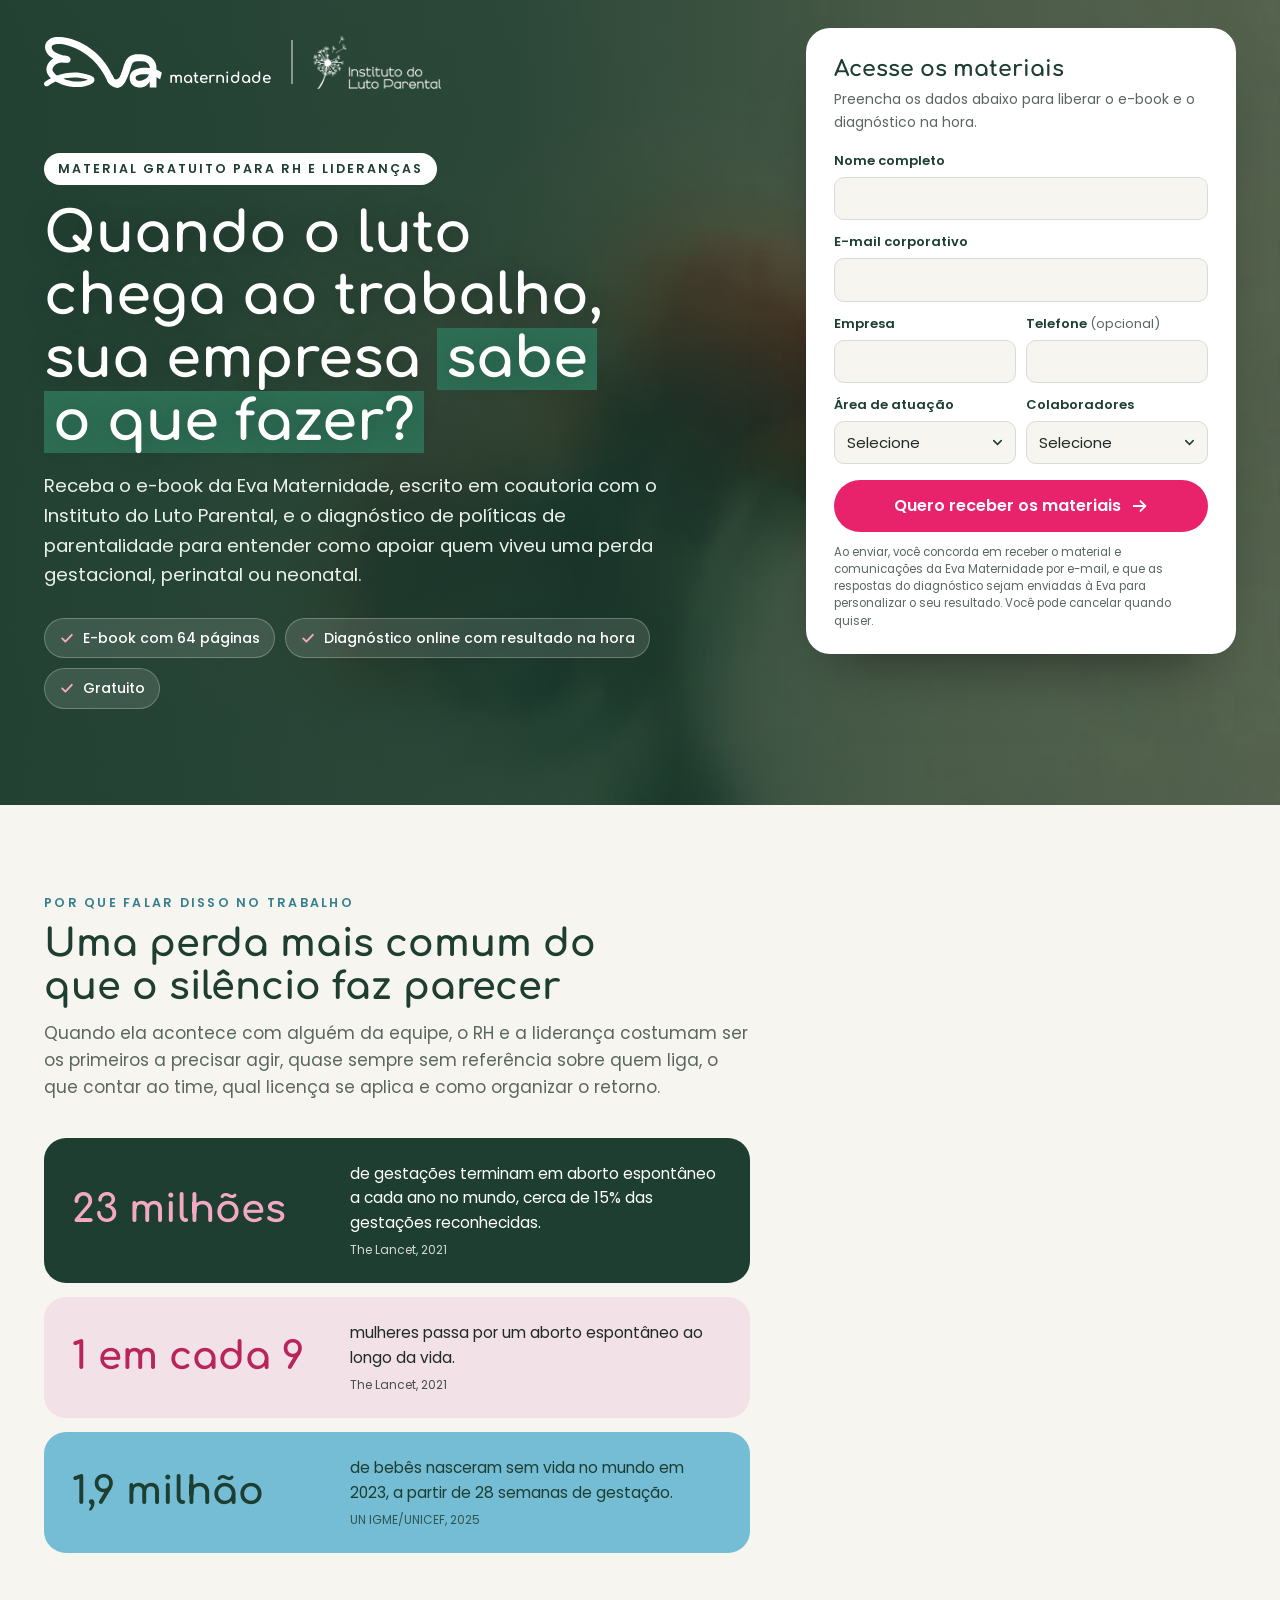
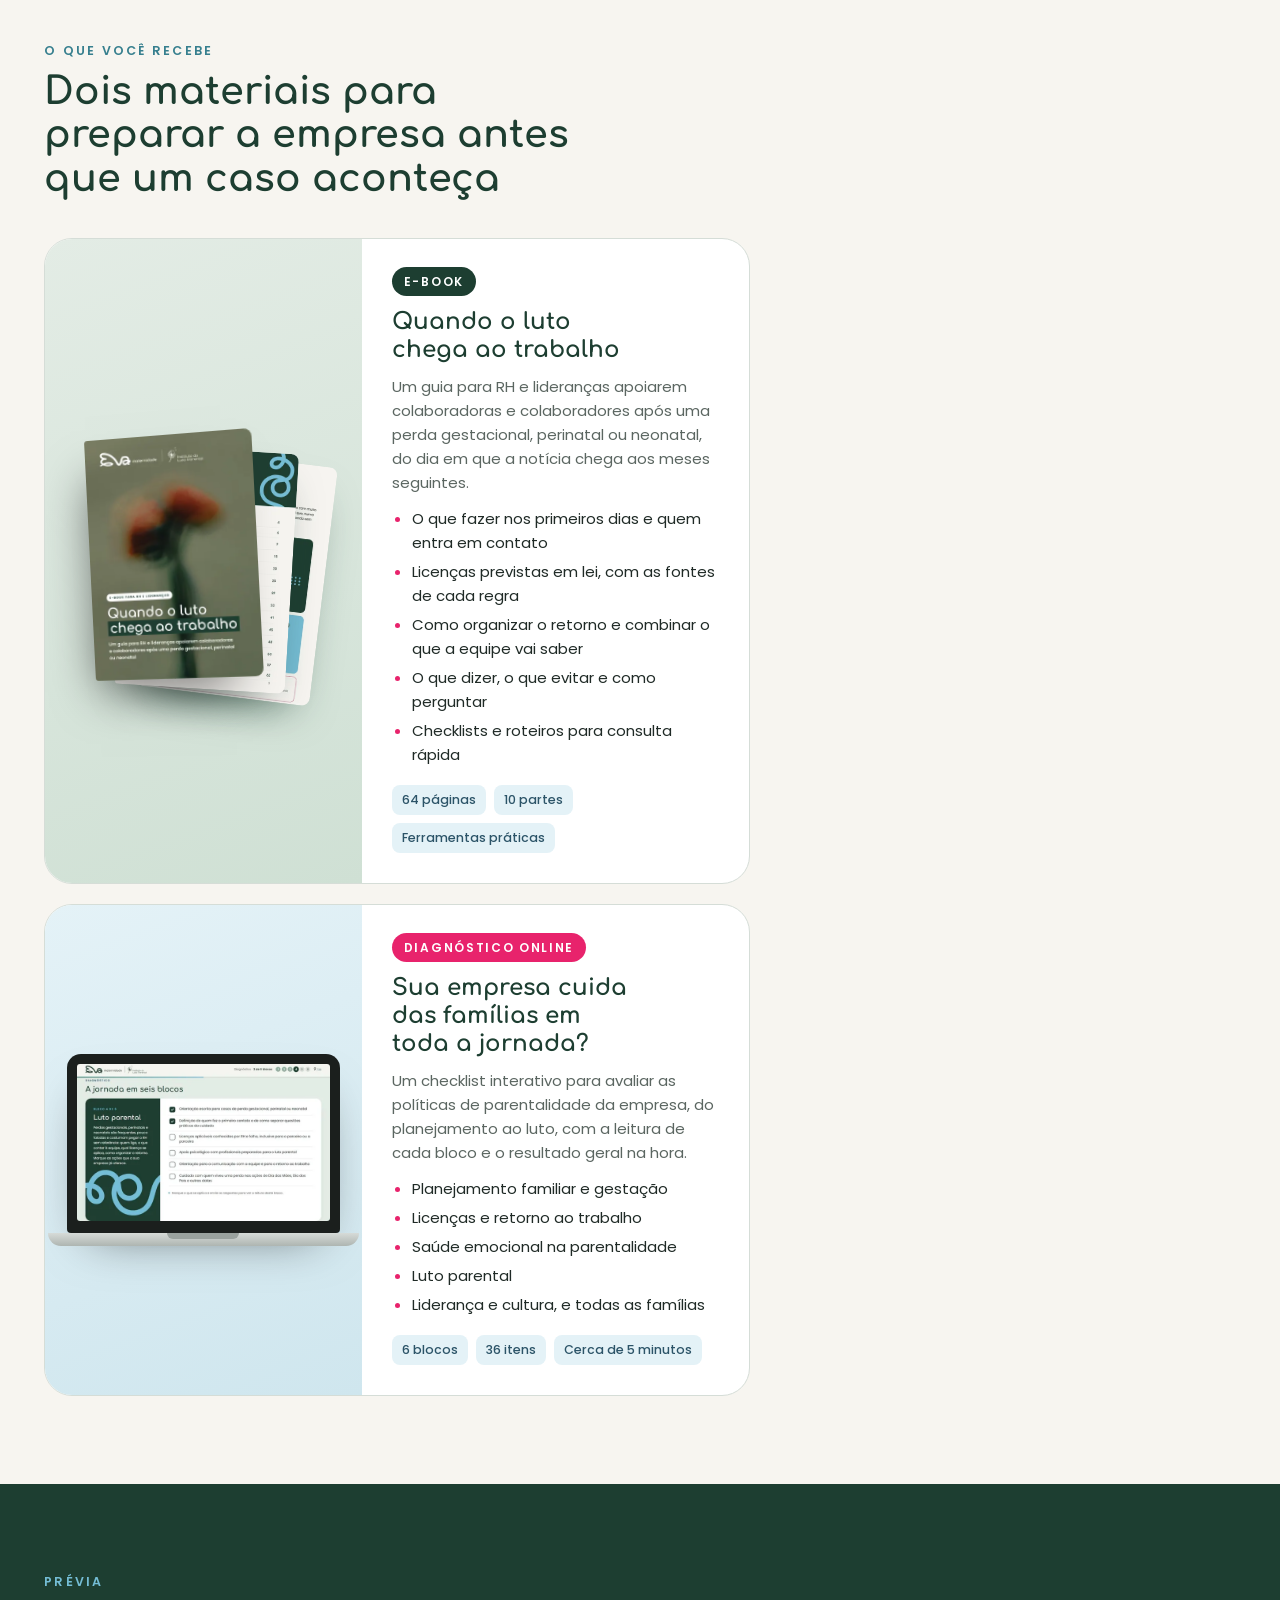
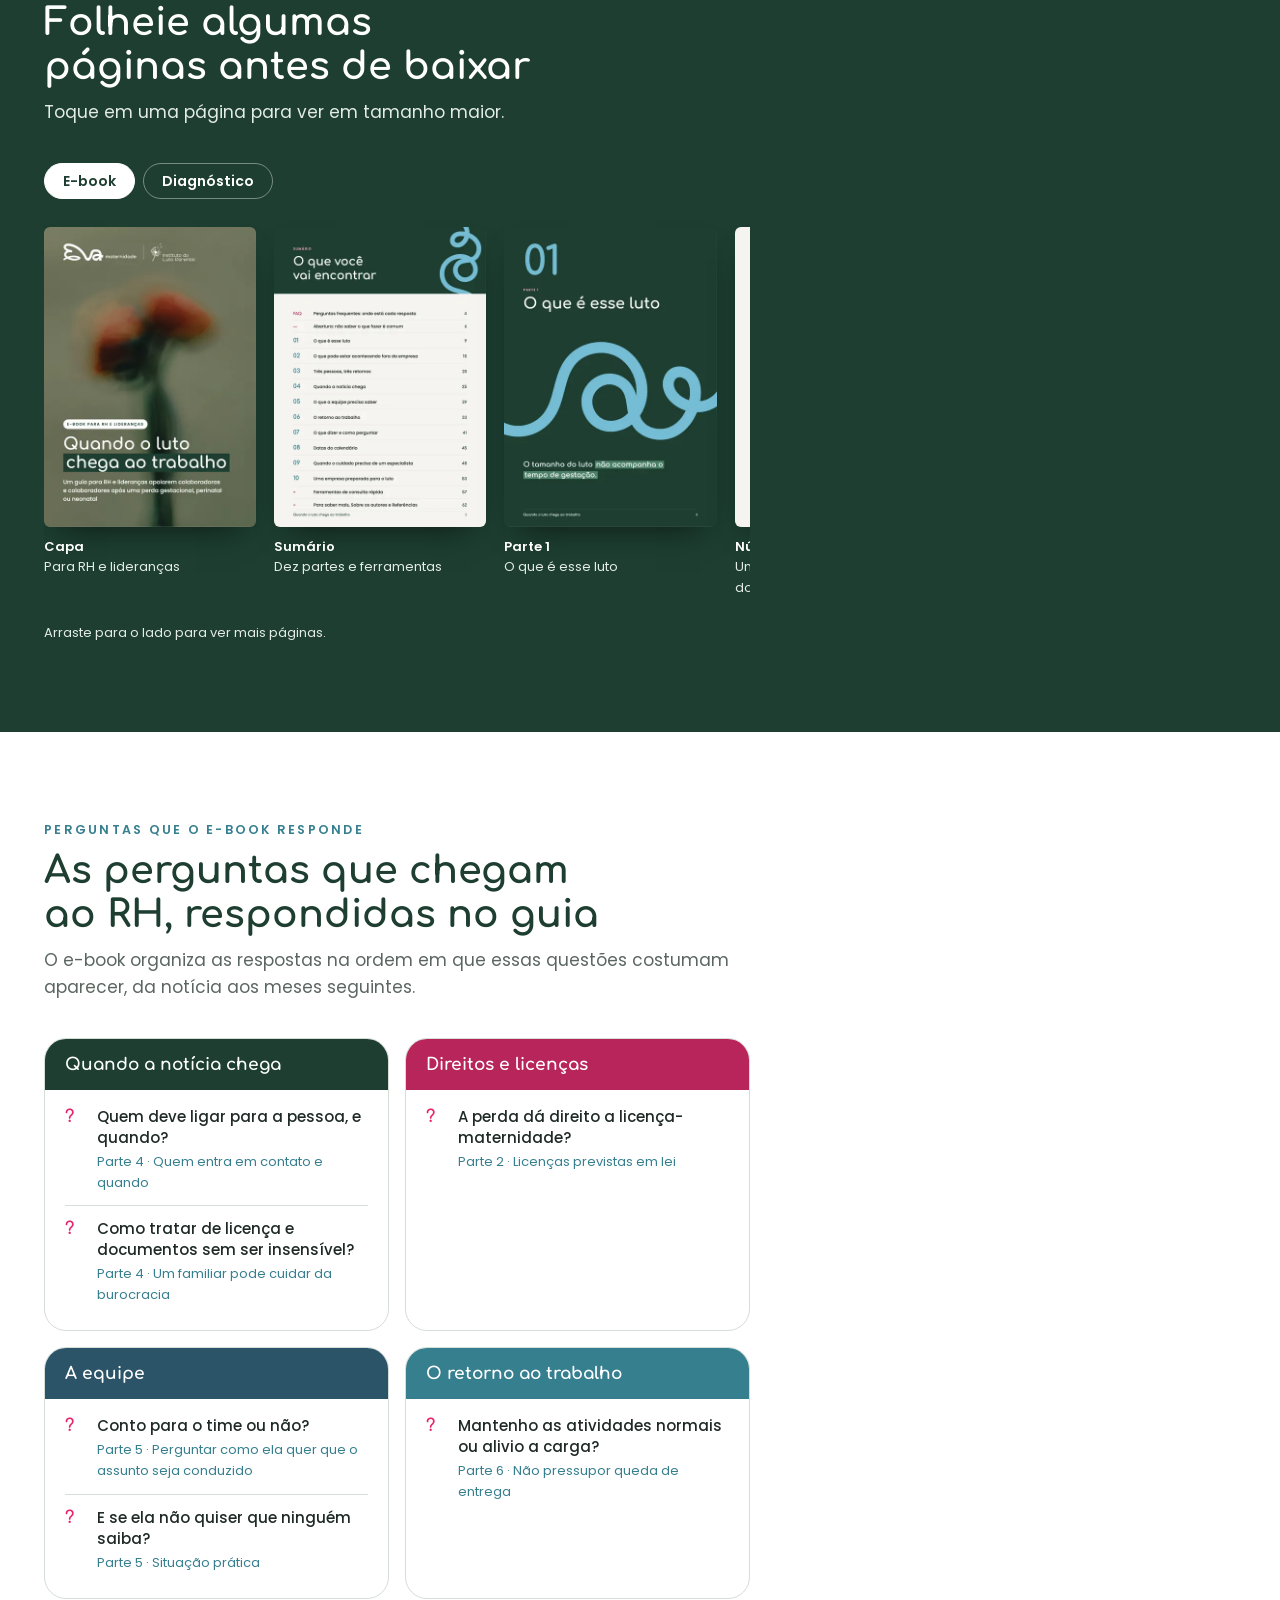
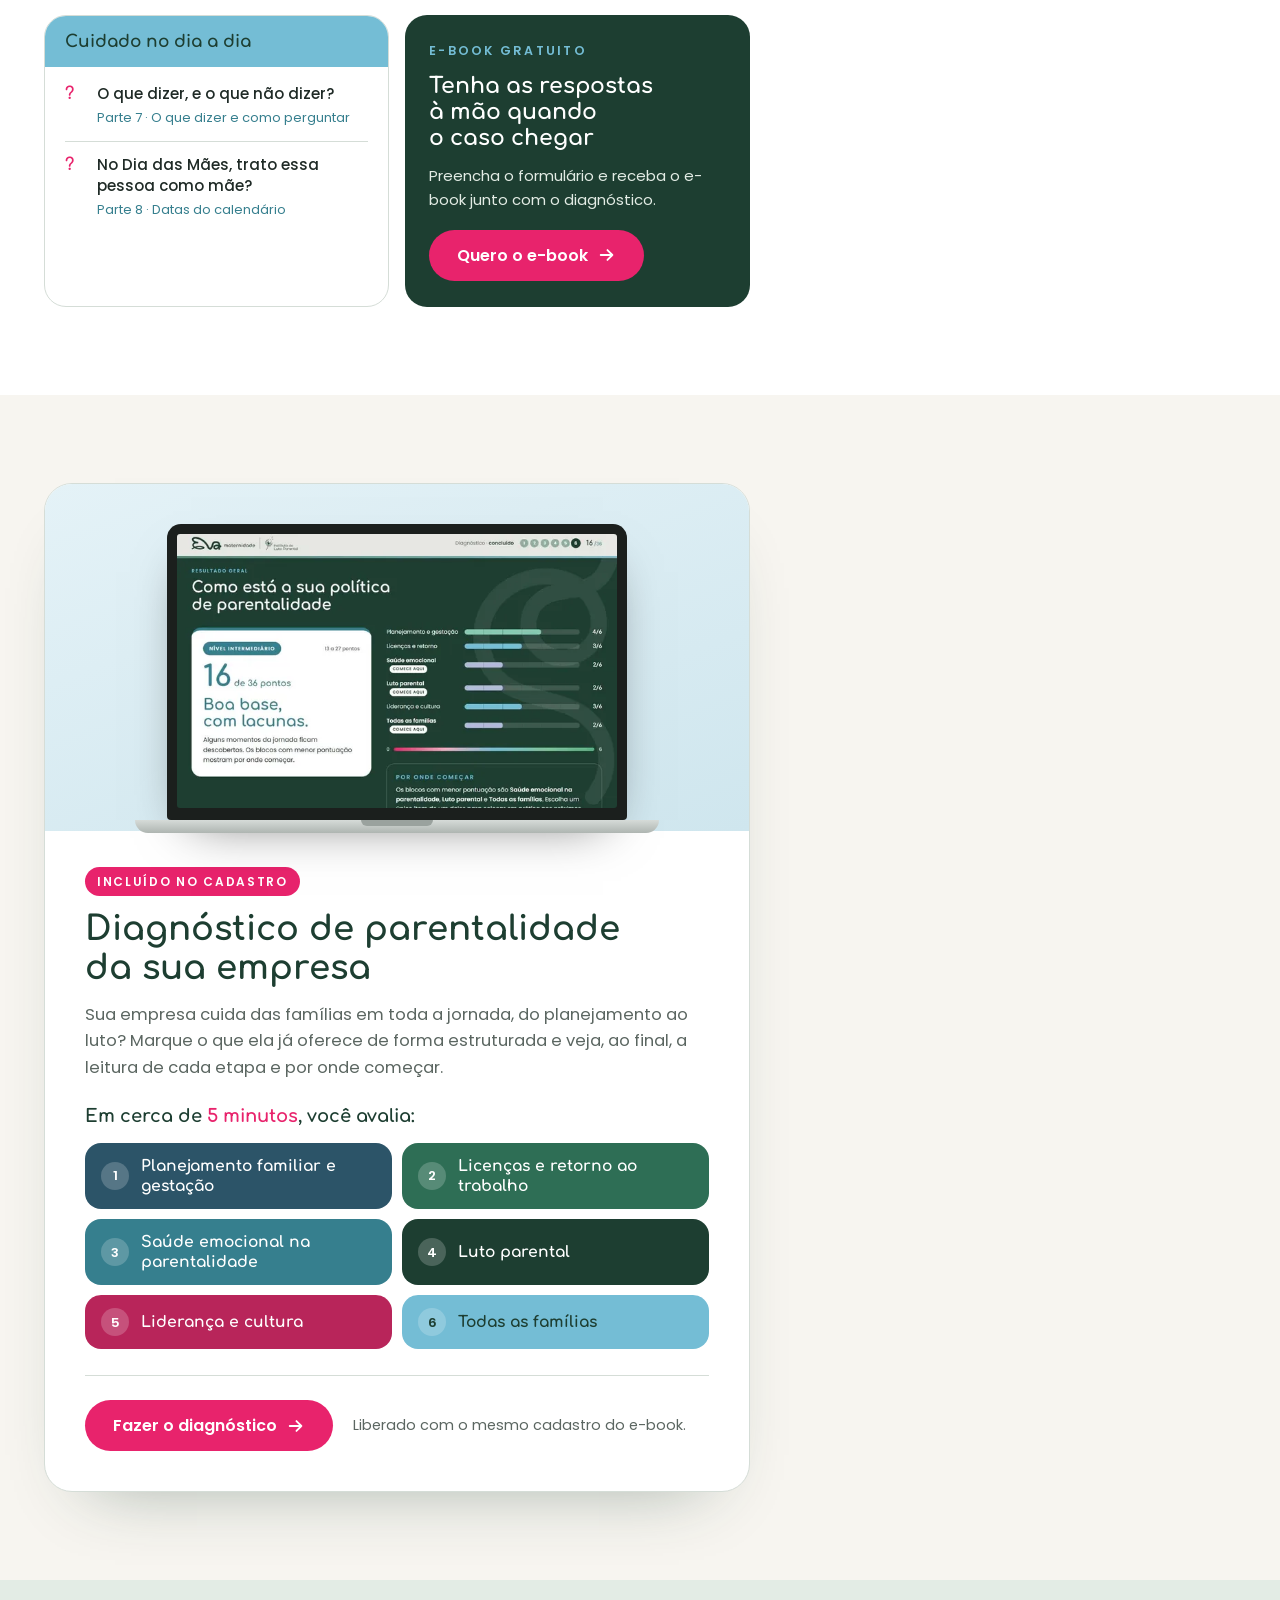
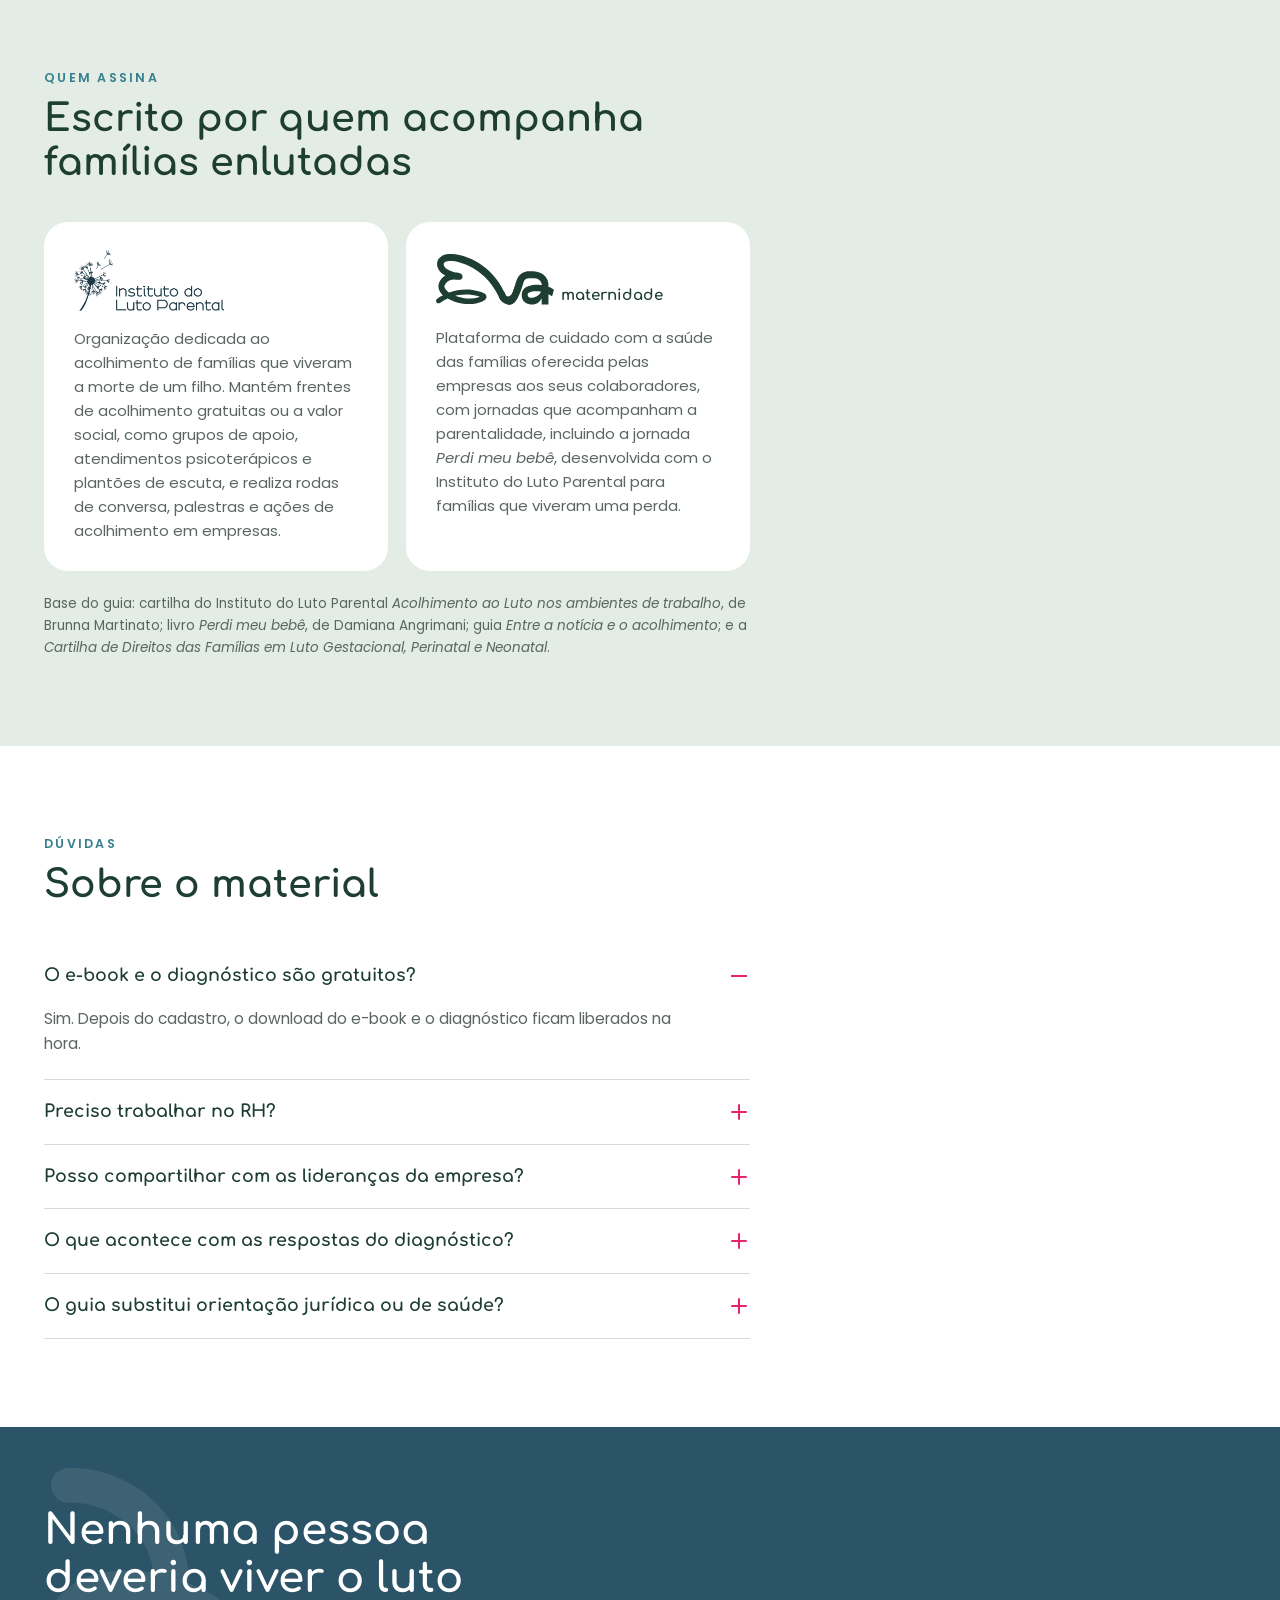
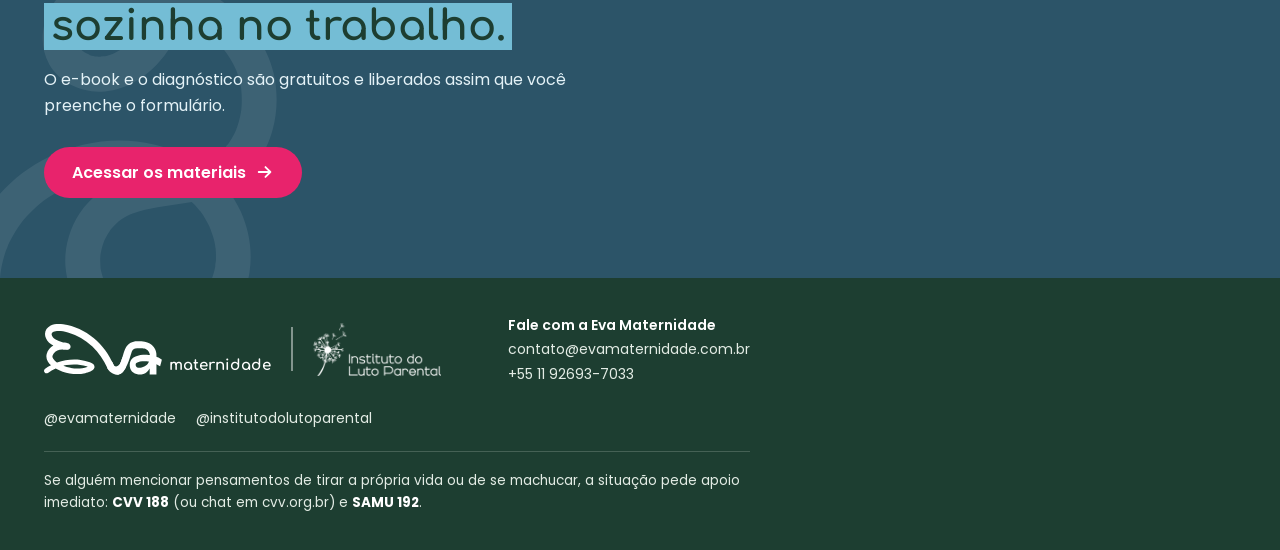
==== commit 32744932: "feat: versão final na identidade do material (proposta Mariana Azzi) Abertura com a foto da capa, nú" ====
--- a/index.html
+++ b/index.html
@@ -4,8 +4,8 @@
 <meta charset="utf-8">
 <meta name="viewport" content="width=device-width, initial-scale=1, viewport-fit=cover">
 <title>Quando o luto chega ao trabalho · E-book para RH e lideranças | Eva Maternidade + Instituto do Luto Parental</title>
-<meta name="description" content="E-book gratuito para RH e lideranças apoiarem colaboradoras e colaboradores após uma perda gestacional, perinatal ou neonatal. Com o Diagnóstico de parentalidade da sua empresa.">
-<meta name="theme-color" content="#1C3845">
+<meta name="description" content="E-book e diagnóstico gratuitos da Eva Maternidade, em coautoria com o Instituto do Luto Parental, para RH e lideranças apoiarem colaboradores após uma perda gestacional, perinatal ou neonatal.">
+<meta name="theme-color" content="#1D3E31">
 <link rel="canonical" href="https://lutoparental.evamaternidade.com.br/">
 <meta property="og:type" content="website">
 <meta property="og:locale" content="pt_BR">
@@ -19,48 +19,39 @@
 <link rel="icon" href="assets/img/favicon.svg" type="image/svg+xml">
 <link rel="preconnect" href="https://fonts.googleapis.com">
 <link rel="preconnect" href="https://fonts.gstatic.com" crossorigin>
-<link rel="stylesheet" href="https://fonts.googleapis.com/css2?family=Comfortaa:wght@600;700&family=DM+Sans:opsz,wght@9..40,400;9..40,500;9..40,700&display=swap">
-<link rel="preload" as="image" href="assets/img/capa.webp">
-<link rel="stylesheet" href="styles.css?v=10">
+<link rel="stylesheet" href="https://fonts.googleapis.com/css2?family=Comfortaa:wght@500;600;700&family=Poppins:ital,wght@0,400;0,500;0,600;0,700;1,400&display=swap">
+<link rel="preload" as="image" href="assets/img/hero-flor.webp" media="(min-width:861px)">
+<link rel="stylesheet" href="styles.css?v=22">
 </head>
 <body>
 
 <a class="skip" href="#cadastro">Pular para o cadastro</a>
 
-<header class="top">
-  <div class="wrap top-in">
+<!-- ============ ABERTURA ============ -->
+<header class="topo" id="topo">
+  <picture>
+    <source media="(max-width:860px)" srcset="assets/img/hero-flor-m.webp">
+    <img class="topo-bg" src="assets/img/hero-flor.webp" alt="" width="934" height="579" fetchpriority="high">
+  </picture>
+  <div class="wrap com-form">
     <div class="logos" aria-label="Eva Maternidade e Instituto do Luto Parental">
-      <img src="assets/img/logo-eva.svg" alt="Eva Maternidade" class="logo-eva" width="103" height="60">
-      <img src="assets/img/logo-ilp-branco.png" alt="Instituto do Luto Parental" class="logo-ilp" width="172" height="71">
-    </div>
-    <a class="btn btn-claro btn-sm" href="#cadastro" data-ir-form>Receber o guia</a>
+      <span class="eva"><img src="assets/img/eva-branco.svg" alt="Eva" width="118" height="51"><span>maternidade</span></span>
+      <span class="div" aria-hidden="true"></span>
+      <img class="logo-ilp" src="assets/img/logo-ilp-branco.png" alt="Instituto do Luto Parental" width="172" height="71">
+    </div>
+    <div class="topo-txt">
+      <span class="chip">Material gratuito para RH e lideranças</span>
+      <h1>Quando o luto chega ao trabalho, sua empresa <span class="sel">sabe o que fazer?</span></h1>
+      <p class="sub">Receba o e-book da Eva Maternidade, escrito em coautoria com o Instituto do Luto Parental, e o diagnóstico de políticas de parentalidade para entender como apoiar quem viveu uma perda gestacional, perinatal ou neonatal.</p>
+      <ul class="inclui">
+        <li><svg class="ck" viewBox="0 0 20 20" aria-hidden="true"><path d="M4 10.5l4 4L16 6"/></svg>E-book com 64 páginas</li>
+        <li><svg class="ck" viewBox="0 0 20 20" aria-hidden="true"><path d="M4 10.5l4 4L16 6"/></svg>Diagnóstico online com resultado na hora</li>
+        <li><svg class="ck" viewBox="0 0 20 20" aria-hidden="true"><path d="M4 10.5l4 4L16 6"/></svg>Gratuito</li>
+      </ul>
+      <a class="btn btn-rosa so-mobile" href="#cadastro" data-ir-form>Quero receber os materiais <svg class="i" viewBox="0 0 20 20" aria-hidden="true"><path d="M3 10h13M10.5 4.5L16 10l-5.5 5.5"/></svg></a>
+    </div>
   </div>
 </header>
-
-<main>
-
-<!-- ============ HERO ============ -->
-<section class="hero grao" id="topo">
-  <div class="wrap com-form">
-    <div class="hero-txt">
-      <p class="kicker">E-book gratuito · Para RH e lideranças</p>
-      <h1>Quando o luto <span class="tarja">chega ao trabalho</span></h1>
-      <p class="sub">Um guia para RH e lideranças apoiarem colaboradoras e colaboradores após uma perda gestacional, perinatal ou neonatal.</p>
-      <p class="coautoria"><img src="assets/img/logo-ilp-branco.png" alt="" width="86" height="35">Em coautoria com o Instituto do Luto Parental, que acompanha famílias que viveram a morte de um filho.</p>
-      <ul class="fatos">
-        <li><b>64</b> páginas</li>
-        <li><b>10</b> partes e ferramentas de consulta</li>
-      </ul>
-      <a class="btn btn-claro so-mobile" href="#cadastro" data-ir-form>Receber o guia e o diagnóstico</a>
-      <div class="hero-livro" aria-hidden="true">
-        <img class="pg pg-a" src="assets/img/pag-frases.webp" alt="" width="520" height="735">
-        <img class="pg pg-b" src="assets/img/pag-fluxo.webp" alt="" width="520" height="735">
-        <img class="capa" src="assets/img/capa.webp" alt="" width="720" height="1018" fetchpriority="high">
-        <span class="selo"><b>+ Diagnóstico de parentalidade</b><small>da sua empresa, em 5 minutos</small></span>
-      </div>
-    </div>
-  </div>
-</section>
 
 <!-- ============ CADASTRO (flutuante no desktop) ============ -->
 <aside class="cartao-wrap" id="cadastro" aria-label="Receber o e-book e o diagnóstico">
@@ -68,26 +59,31 @@
 
     <div class="cartao-passo" id="passo-cadastro">
       <div class="cartao-head">
-        <p class="cartao-k">Gratuito</p>
-        <h2>Receba o guia e o diagnóstico</h2>
-        <p>O download do e-book e o acesso ao diagnóstico liberam na hora.</p>
+        <h2>Acesse os materiais</h2>
+        <p>Preencha os dados abaixo para liberar o e-book e o diagnóstico na hora.</p>
       </div>
       <form class="cartao-form" id="form-cadastro" novalidate>
         <div class="campo">
-          <label for="c-nome">Nome</label>
-          <input id="c-nome" name="nome" type="text" autocomplete="name" required placeholder="Nome e sobrenome">
+          <label for="c-nome">Nome completo</label>
+          <input id="c-nome" name="nome" type="text" autocomplete="name" required>
         </div>
         <div class="campo">
           <label for="c-email">E-mail corporativo</label>
-          <input id="c-email" name="email" type="email" autocomplete="email" inputmode="email" required placeholder="voce@empresa.com.br">
-        </div>
-        <div class="campo">
-          <label for="c-empresa">Empresa</label>
-          <input id="c-empresa" name="empresa" type="text" autocomplete="organization" required placeholder="Onde você trabalha">
+          <input id="c-email" name="email" type="email" autocomplete="email" inputmode="email" required>
         </div>
         <div class="campo-par">
           <div class="campo">
-            <label for="c-cargo">Área</label>
+            <label for="c-empresa">Empresa</label>
+            <input id="c-empresa" name="empresa" type="text" autocomplete="organization" required>
+          </div>
+          <div class="campo">
+            <label for="c-tel">Telefone <span class="opc">(opcional)</span></label>
+            <input id="c-tel" name="tel" type="tel" autocomplete="tel-national" inputmode="tel">
+          </div>
+        </div>
+        <div class="campo-par">
+          <div class="campo">
+            <label for="c-cargo">Área de atuação</label>
             <select id="c-cargo" name="cargo" required>
               <option value="">Selecione</option>
               <option>RH e Gestão de Pessoas</option>
@@ -116,27 +112,26 @@
             </select>
           </div>
         </div>
-        <div class="campo">
-          <label for="c-tel">Telefone <span class="opc">(opcional)</span></label>
-          <input id="c-tel" name="tel" type="tel" autocomplete="tel-national" inputmode="tel" placeholder="(11) 90000-0000">
-        </div>
         <p class="form-erro" role="alert" hidden></p>
-        <button class="btn btn-escuro btn-cheio" type="submit">Receber o guia e o diagnóstico</button>
+        <button class="btn btn-rosa btn-cheio" type="submit">Quero receber os materiais <svg class="i" viewBox="0 0 20 20" aria-hidden="true"><path d="M3 10h13M10.5 4.5L16 10l-5.5 5.5"/></svg></button>
         <p class="consent">Ao enviar, você concorda em receber o material e comunicações da Eva Maternidade por e-mail, e que as respostas do diagnóstico sejam enviadas à Eva para personalizar o seu resultado. Você pode cancelar quando quiser.</p>
       </form>
     </div>
 
     <div class="cartao-passo" id="passo-ok" tabindex="-1" hidden>
-      <div class="ok-topo">
-        <span class="ok-ico" aria-hidden="true"><svg viewBox="0 0 24 24"><path d="M5 12.5l4.5 4.5L19 7.5"/></svg></span>
-        <div>
-          <h2>Pronto<span data-nome></span>.</h2>
-          <p>O guia e o diagnóstico estão liberados.</p>
-        </div>
-      </div>
-      <a class="btn btn-escuro btn-cheio" data-pdf href="#" target="_blank" rel="noopener">
-        <svg class="i" viewBox="0 0 24 24" aria-hidden="true"><path d="M12 4v11m0 0l-4.5-4.5M12 15l4.5-4.5M5 19.5h14"/></svg>Baixar o e-book (PDF)</a>
-      <a class="btn btn-contorno btn-cheio" data-diag href="#">Fazer o diagnóstico <span aria-hidden="true">→</span></a>
+      <span class="selo-ok"><svg class="ck" viewBox="0 0 20 20" aria-hidden="true"><path d="M4 10.5l4 4L16 6"/></svg>Materiais liberados</span>
+      <h2>Pronto<span data-nome></span>!</h2>
+      <p class="ok-sub">Os dois materiais estão liberados abaixo. Bom proveito na leitura.</p>
+      <div class="acesso">
+        <a class="item" data-pdf href="#" target="_blank" rel="noopener">
+          <span class="ic" style="background:var(--verde)"><svg viewBox="0 0 20 20" aria-hidden="true"><path d="M10 3v10M5.5 8.5L10 13l4.5-4.5M4 16h12"/></svg></span>
+          <span><b>Baixar o e-book</b><small>Quando o luto chega ao trabalho · PDF</small></span>
+        </a>
+        <a class="item" data-diag href="diagnostico/">
+          <span class="ic" style="background:var(--rosa)"><svg viewBox="0 0 20 20" aria-hidden="true"><path d="M3 10h13M10.5 4.5L16 10l-5.5 5.5"/></svg></span>
+          <span><b>Fazer o diagnóstico</b><small>6 blocos, 36 itens e resultado na hora</small></span>
+        </a>
+      </div>
 
       <div class="indica" id="indica">
         <h3>Indique para uma liderança</h3>
@@ -166,7 +161,7 @@
             <input id="i-tel" name="tel" type="tel" autocomplete="off" inputmode="tel" placeholder="(11) 90000-0000">
           </div>
           <p class="form-erro" role="alert" hidden></p>
-          <button class="btn btn-escuro btn-cheio" type="submit">Enviar indicação</button>
+          <button class="btn btn-verde btn-cheio" type="submit">Enviar indicação</button>
         </form>
         <p class="indica-ok" id="indica-ok" role="status" hidden></p>
       </div>
@@ -175,148 +170,192 @@
   </div>
 </aside>
 
-<div class="livro-m" aria-hidden="true">
-  <div class="hero-livro">
-    <img class="pg pg-a" src="assets/img/pag-frases.webp" alt="" width="520" height="735" loading="lazy">
-    <img class="pg pg-b" src="assets/img/pag-fluxo.webp" alt="" width="520" height="735" loading="lazy">
-    <img class="capa" src="assets/img/capa.webp" alt="" width="720" height="1018" loading="lazy">
-    <span class="selo"><b>+ Diagnóstico de parentalidade</b><small>da sua empresa, em 5 minutos</small></span>
-  </div>
+<main>
+
+<!-- ============ POR QUE FALAR DISSO ============ -->
+<section class="secao creme" id="porque" aria-labelledby="h-porque">
+  <div class="wrap com-form">
+    <div class="cab">
+      <p class="kick">Por que falar disso no trabalho</p>
+      <h2 id="h-porque">Uma perda mais comum do que o silêncio faz parecer</h2>
+      <p>Quando ela acontece com alguém da equipe, o RH e a liderança costumam ser os primeiros a precisar agir, quase sempre sem referência sobre quem liga, o que contar ao time, qual licença se aplica e como organizar o retorno.</p>
+    </div>
+    <ul class="numeros">
+      <li data-rev class="n-verde"><b>23 milhões</b><span>de gestações terminam em aborto espontâneo a cada ano no mundo, cerca de 15% das gestações reconhecidas.</span><small>The Lancet, 2021</small></li>
+      <li data-rev class="n-rosa"><b>1 em cada 9</b><span>mulheres passa por um aborto espontâneo ao longo da vida.</span><small>The Lancet, 2021</small></li>
+      <li data-rev class="n-azul"><b>1,9 milhão</b><span>de bebês nasceram sem vida no mundo em 2023, a partir de 28 semanas de gestação.</span><small>UN IGME/UNICEF, 2025</small></li>
+    </ul>
+  </div>
+</section>
+
+<!-- ============ O QUE VOCÊ RECEBE ============ -->
+<section class="secao creme materiais" id="materiais" aria-labelledby="h-mat">
+  <div class="wrap com-form">
+    <div class="cab">
+      <p class="kick">O que você recebe</p>
+      <h2 id="h-mat">Dois materiais para preparar a empresa antes que um caso aconteça</h2>
+    </div>
+    <div class="mock">
+      <article class="mcard" data-rev>
+        <div class="palco palco-e" aria-hidden="true">
+          <div class="livro3d">
+            <img class="p3" src="assets/img/previa/numeros-p.webp" alt="" width="440" height="622" loading="lazy">
+            <img class="p2" src="assets/img/previa/sumario-p.webp" alt="" width="440" height="622" loading="lazy">
+            <img class="p1" src="assets/img/previa/capa-p.webp" alt="" width="440" height="622" loading="lazy">
+          </div>
+        </div>
+        <div class="mtexto">
+          <span class="etq" style="background:var(--verde)">E-book</span>
+          <h3>Quando o luto chega ao trabalho</h3>
+          <p>Um guia para RH e lideranças apoiarem colaboradoras e colaboradores após uma perda gestacional, perinatal ou neonatal, do dia em que a notícia chega aos meses seguintes.</p>
+          <ul>
+            <li>O que fazer nos primeiros dias e quem entra em contato</li>
+            <li>Licenças previstas em lei, com as fontes de cada regra</li>
+            <li>Como organizar o retorno e combinar o que a equipe vai saber</li>
+            <li>O que dizer, o que evitar e como perguntar</li>
+            <li>Checklists e roteiros para consulta rápida</li>
+          </ul>
+          <div class="meta"><span>64 páginas</span><span>10 partes</span><span>Ferramentas práticas</span></div>
+        </div>
+      </article>
+      <article class="mcard" data-rev>
+        <div class="palco palco-d" aria-hidden="true">
+          <div class="note"><div class="tela"><img src="assets/img/previa/diag-bloco-p.webp" alt="" width="640" height="398" loading="lazy"></div><div class="base"></div></div>
+        </div>
+        <div class="mtexto">
+          <span class="etq" style="background:var(--rosa)">Diagnóstico online</span>
+          <h3>Sua empresa cuida das famílias em toda a jornada?</h3>
+          <p>Um checklist interativo para avaliar as políticas de parentalidade da empresa, do planejamento ao luto, com a leitura de cada bloco e o resultado geral na hora.</p>
+          <ul>
+            <li>Planejamento familiar e gestação</li>
+            <li>Licenças e retorno ao trabalho</li>
+            <li>Saúde emocional na parentalidade</li>
+            <li>Luto parental</li>
+            <li>Liderança e cultura, e todas as famílias</li>
+          </ul>
+          <div class="meta"><span>6 blocos</span><span>36 itens</span><span>Cerca de 5 minutos</span></div>
+        </div>
+      </article>
+    </div>
+  </div>
+</section>
+
+<!-- ============ PRÉVIA ============ -->
+<section class="secao previa" id="previa" aria-labelledby="h-prev">
+  <div class="wrap com-form">
+    <div class="cab">
+      <p class="kick">Prévia</p>
+      <h2 id="h-prev">Folheie algumas páginas antes de baixar</h2>
+      <p>Toque em uma página para ver em tamanho maior.</p>
+    </div>
+    <div class="abas" role="tablist" aria-label="Materiais">
+      <button type="button" role="tab" id="tab-e" aria-selected="true" aria-controls="tr-e">E-book</button>
+      <button type="button" role="tab" id="tab-d" aria-selected="false" aria-controls="tr-d" tabindex="-1">Diagnóstico</button>
+    </div>
+    <div class="trilho" id="tr-e" role="tabpanel" aria-labelledby="tab-e">
+      <figure><button type="button" class="th" data-img="assets/img/previa/capa.webp" data-leg="Capa"><img src="assets/img/previa/capa-p.webp" alt="Capa do e-book" width="440" height="622" loading="lazy"></button><figcaption><b>Capa</b>Para RH e lideranças</figcaption></figure>
+      <figure><button type="button" class="th" data-img="assets/img/previa/sumario.webp" data-leg="Sumário"><img src="assets/img/previa/sumario-p.webp" alt="Sumário do e-book" width="440" height="622" loading="lazy"></button><figcaption><b>Sumário</b>Dez partes e ferramentas</figcaption></figure>
+      <figure><button type="button" class="th" data-img="assets/img/previa/parte-1.webp" data-leg="Parte 1 · O que é esse luto"><img src="assets/img/previa/parte-1-p.webp" alt="Abertura da parte 1, O que é esse luto" width="440" height="622" loading="lazy"></button><figcaption><b>Parte 1</b>O que é esse luto</figcaption></figure>
+      <figure><button type="button" class="th" data-img="assets/img/previa/numeros.webp" data-leg="Os números da perda"><img src="assets/img/previa/numeros-p.webp" alt="Página com os números da perda gestacional" width="440" height="622" loading="lazy"></button><figcaption><b>Números</b>Uma experiência mais comum do que parece</figcaption></figure>
+      <figure><button type="button" class="th" data-img="assets/img/previa/documentos.webp" data-leg="Marcos da saúde e da licença"><img src="assets/img/previa/documentos-p.webp" alt="Página sobre documentos, decisões e marcos da licença" width="440" height="622" loading="lazy"></button><figcaption><b>Saúde e licença</b>Os marcos que não coincidem</figcaption></figure>
+      <figure><button type="button" class="th" data-img="assets/img/previa/parte-7.webp" data-leg="O que evitar e o que pode ser dito"><img src="assets/img/previa/parte-7-p.webp" alt="Página com frases para evitar e o que pode ser dito" width="440" height="622" loading="lazy"></button><figcaption><b>Parte 7</b>O que evitar e o que pode ser dito</figcaption></figure>
+      <figure><button type="button" class="th" data-img="assets/img/previa/checklist.webp" data-leg="Checklist dos primeiros dias"><img src="assets/img/previa/checklist-p.webp" alt="Checklist dos primeiros dias" width="440" height="622" loading="lazy"></button><figcaption><b>Ferramentas</b>Checklist dos primeiros dias</figcaption></figure>
+    </div>
+    <div class="trilho trilho-d" id="tr-d" role="tabpanel" aria-labelledby="tab-d" hidden>
+      <figure><button type="button" class="th" data-img="assets/img/previa/diag-abertura.webp" data-leg="Abertura do diagnóstico"><img src="assets/img/previa/diag-abertura-p.webp" alt="Abertura do diagnóstico" width="640" height="398" loading="lazy"></button><figcaption><b>Abertura</b>Do planejamento ao luto</figcaption></figure>
+      <figure><button type="button" class="th" data-img="assets/img/previa/diag-bloco.webp" data-leg="Bloco 4 · Luto parental"><img src="assets/img/previa/diag-bloco-p.webp" alt="Bloco 4 do diagnóstico, luto parental" width="640" height="398" loading="lazy"></button><figcaption><b>Um bloco por vez</b>Seis itens e a leitura do bloco</figcaption></figure>
+      <figure><button type="button" class="th" data-img="assets/img/previa/diag-resultado.webp" data-leg="Resultado geral"><img src="assets/img/previa/diag-resultado-p.webp" alt="Resultado geral do diagnóstico" width="640" height="398" loading="lazy"></button><figcaption><b>Resultado geral</b>Pontuação e por onde começar</figcaption></figure>
+    </div>
+    <p class="dica">Arraste para o lado para ver mais páginas.</p>
+  </div>
+</section>
+
+<div class="lb" id="lb" role="dialog" aria-modal="true" aria-label="Página ampliada" hidden>
+  <button class="lb-x" id="lb-x" type="button" aria-label="Fechar">×</button>
+  <img id="lb-img" src="data:," alt="">
+  <p class="lb-leg" id="lb-leg"></p>
 </div>
 
 <!-- ============ PERGUNTAS ============ -->
-<section class="perguntas" id="perguntas">
-  <div class="wrap com-form">
-    <div class="sec-head">
-      <p class="tag">Para quando a notícia chega</p>
-      <h2>As perguntas que chegam ao RH, respondidas no guia</h2>
-      <p class="sec-sub">Quando uma perda acontece com alguém da empresa, o RH e a liderança costumam ser os primeiros a precisar agir, quase sempre sem referência: quem liga, o que contar para a equipe, qual licença se aplica, como organizar o retorno.</p>
-    </div>
-    <ul class="q-grade">
-      <li data-rev><span class="q">Quem deve ligar para a pessoa, e quando?</span><span class="q-onde">Parte 4 · Quem entra em contato e quando</span></li>
-      <li data-rev><span class="q">Como tratar de licença e documentos sem ser insensível?</span><span class="q-onde">Parte 4 · Um familiar pode cuidar da burocracia</span></li>
-      <li data-rev><span class="q">A perda dá direito a licença-maternidade?</span><span class="q-onde">Parte 2 · Licenças previstas em lei</span></li>
-      <li data-rev><span class="q">Conto para o time ou não?</span><span class="q-onde">Parte 5 · Perguntar como ela quer que o assunto seja conduzido</span></li>
-      <li data-rev><span class="q">E se ela não quiser que ninguém saiba?</span><span class="q-onde">Parte 5 · Situação prática</span></li>
-      <li data-rev><span class="q">Mantenho as atividades normais ou alivio a carga?</span><span class="q-onde">Parte 6 · Não pressupor queda de entrega</span></li>
-      <li data-rev><span class="q">O que dizer, e o que não dizer?</span><span class="q-onde">Parte 7 · O que dizer e como perguntar</span></li>
-      <li data-rev><span class="q">No Dia das Mães, trato essa pessoa como mãe?</span><span class="q-onde">Parte 8 · Datas do calendário</span></li>
-    </ul>
-    <p class="nota">Dá para ler do início ao fim ou ir direto ao ponto que você está vivendo agora.</p>
-  </div>
-</section>
-
-<!-- ============ CONTEXTO ============ -->
-<section class="contexto grao" id="contexto">
-  <div class="wrap com-form">
-    <div class="sec-head">
-      <p class="tag tag-escura">Uma experiência mais comum do que parece</p>
-      <h2>É provável que alguém na sua empresa já tenha vivido essa perda sem que a equipe saiba</h2>
-    </div>
-    <ul class="numeros">
-      <li data-rev><b>1 em 9</b><span>mulheres tem pelo menos um aborto espontâneo ao longo da vida</span><small>The Lancet, 2021</small></li>
-      <li data-rev><b>23 mi</b><span>de gestações terminam em aborto espontâneo a cada ano no mundo, 15% das gestações reconhecidas</span><small>The Lancet, 2021</small></li>
-      <li data-rev><b>1,9 mi</b><span>bebês nasceram sem vida no mundo em 2023, a partir de 28 semanas de gestação</span><small>UN IGME/UNICEF, 2025</small></li>
-    </ul>
-    <p class="frase">O tamanho do luto não acompanha o tempo de gestação.</p>
-  </div>
-</section>
-
-<!-- ============ CONTEÚDO ============ -->
-<section class="conteudo" id="conteudo">
-  <div class="wrap com-form">
-    <div class="sec-head">
-      <p class="tag">O que você vai encontrar</p>
-      <h2>Do dia em que a notícia chega aos meses seguintes</h2>
-    </div>
-    <ol class="partes">
-      <li data-rev><span class="n">01</span><div><b>O que é esse luto</b><span>O tamanho do luto não acompanha o tempo de gestação.</span></div></li>
-      <li data-rev><span class="n">02</span><div><b>O que pode estar acontecendo fora da empresa</b><span>Licenças, documentos e o que a família vive enquanto o RH vê o atestado.</span></div></li>
-      <li data-rev><span class="n">03</span><div><b>Três pessoas, três retornos</b><span>Não existe um jeito certo de viver o luto no trabalho.</span></div></li>
-      <li data-rev><span class="n">04</span><div><b>Quando a notícia chega</b><span>Separar o prático do afetivo e respeitar o tempo de resposta da pessoa.</span></div></li>
-      <li data-rev><span class="n">05</span><div><b>O que a equipe precisa saber</b><span>Qualquer verdade pode ser melhor do que uma especulação.</span></div></li>
-      <li data-rev><span class="n">06</span><div><b>O retorno ao trabalho</b><span>Um dia bom não significa que o luto acabou.</span></div></li>
-      <li data-rev><span class="n">07</span><div><b>O que dizer e como perguntar</b><span>O que mais acolhe é o que menos tenta explicar.</span></div></li>
-      <li data-rev><span class="n">08</span><div><b>Datas do calendário</b><span>Perguntar como a pessoa se sente, com antecedência e em particular.</span></div></li>
-      <li data-rev><span class="n">09</span><div><b>Quando o cuidado precisa de um especialista</b><span>O RH acolhe, observa e encaminha.</span></div></li>
-      <li data-rev><span class="n">10</span><div><b>Uma empresa preparada para o luto</b><span>Nenhuma política pode ser mais eficaz do que a relação humana.</span></div></li>
-      <li data-rev class="partes-mais"><span class="n">+</span><div><b>Ferramentas de consulta rápida</b><span>Fluxo do caso na empresa, checklist dos primeiros dias, roteiro da conversa de retorno, perguntas para a liderança e checklist das datas.</span></div></li>
-    </ol>
-
-    <div class="selos">
-      <p class="selos-t">Três tipos de conteúdo, sempre sinalizados</p>
-      <ul>
-        <li class="s-fontes"><b>O que as fontes dizem</b>Informações baseadas em estudos, normas e fontes oficiais, com a referência indicada.</li>
-        <li class="s-empresa"><b>O que a empresa pode fazer</b>Recomendações que dependem da realidade, dos recursos e da cultura de cada organização.</li>
-        <li class="s-lei"><b>O que é direito previsto em lei</b>Regras que existem independentemente da política da empresa, a confirmar com o jurídico e a folha.</li>
-      </ul>
-    </div>
-  </div>
-</section>
-
-<!-- ============ AMOSTRA ============ -->
-<section class="amostra" id="amostra">
-  <div class="wrap com-form">
-    <div class="amostra-grid">
-      <div class="sec-head">
-        <p class="tag">Uma amostra da parte 7</p>
-        <h2>O que mais acolhe é o que menos tenta explicar</h2>
-        <p class="sec-sub">Diante de uma perda, a vontade de consolar costuma vir acompanhada de frases prontas. O guia traz alternativas pensadas para o contexto de trabalho.</p>
-      </div>
-      <div class="tabela" role="table" aria-label="Frases para evitar e o que pode ser dito">
-        <div class="t-cab" role="row"><span role="columnheader">Evitar</span><span role="columnheader">Pode ser dito</span></div>
-        <div class="t-lin" role="row"><span role="cell">“Logo você engravida de novo.”</span><span role="cell">“Sinto muito pelo seu bebê. Estou aqui se você quiser conversar.”</span></div>
-        <div class="t-lin" role="row"><span role="cell">“Pelo menos foi no começo.”</span><span role="cell">“Não importa o tempo de gestação, imagino o quanto isso dói.”</span></div>
-        <div class="t-lin" role="row"><span role="cell">“Você precisa ser forte.”</span><span role="cell">“Você não precisa estar bem aqui. Se precisar de uma pausa, a gente se organiza.”</span></div>
-        <div class="t-lin t-veu" role="row" aria-hidden="true"><span>“Você tem que seguir em frente.”</span><span>“Cada pessoa tem o seu tempo. Me diga como posso ajudar.”</span></div>
-        <div class="t-mais"><a class="btn btn-escuro" href="#cadastro" data-ir-form>Receber o guia completo</a></div>
-      </div>
+<section class="secao perguntas" id="perguntas" aria-labelledby="h-perg">
+  <div class="wrap com-form">
+    <div class="cab">
+      <p class="kick">Perguntas que o e-book responde</p>
+      <h2 id="h-perg">As perguntas que chegam ao RH, respondidas no guia</h2>
+      <p>O e-book organiza as respostas na ordem em que essas questões costumam aparecer, da notícia aos meses seguintes.</p>
+    </div>
+    <div class="qgrade">
+      <article class="qg" data-rev><h3 class="qh" style="background:var(--verde)">Quando a notícia chega</h3><ul>
+        <li><span>Quem deve ligar para a pessoa, e quando?</span><small>Parte 4 · Quem entra em contato e quando</small></li>
+        <li><span>Como tratar de licença e documentos sem ser insensível?</span><small>Parte 4 · Um familiar pode cuidar da burocracia</small></li>
+      </ul></article>
+      <article class="qg" data-rev><h3 class="qh" style="background:var(--framboesa)">Direitos e licenças</h3><ul>
+        <li><span>A perda dá direito a licença-maternidade?</span><small>Parte 2 · Licenças previstas em lei</small></li>
+      </ul></article>
+      <article class="qg" data-rev><h3 class="qh" style="background:var(--petroleo)">A equipe</h3><ul>
+        <li><span>Conto para o time ou não?</span><small>Parte 5 · Perguntar como ela quer que o assunto seja conduzido</small></li>
+        <li><span>E se ela não quiser que ninguém saiba?</span><small>Parte 5 · Situação prática</small></li>
+      </ul></article>
+      <article class="qg" data-rev><h3 class="qh" style="background:var(--teal)">O retorno ao trabalho</h3><ul>
+        <li><span>Mantenho as atividades normais ou alivio a carga?</span><small>Parte 6 · Não pressupor queda de entrega</small></li>
+      </ul></article>
+      <article class="qg" data-rev><h3 class="qh" style="background:var(--azul);color:var(--verde)">Cuidado no dia a dia</h3><ul>
+        <li><span>O que dizer, e o que não dizer?</span><small>Parte 7 · O que dizer e como perguntar</small></li>
+        <li><span>No Dia das Mães, trato essa pessoa como mãe?</span><small>Parte 8 · Datas do calendário</small></li>
+      </ul></article>
+      <article class="qg qcta" data-rev>
+        <p class="kick">E-book gratuito</p>
+        <h3>Tenha as respostas à mão quando o caso chegar</h3>
+        <p>Preencha o formulário e receba o e-book junto com o diagnóstico.</p>
+        <a class="btn btn-rosa" href="#cadastro" data-ir-form>Quero o e-book <svg class="i" viewBox="0 0 20 20" aria-hidden="true"><path d="M3 10h13M10.5 4.5L16 10l-5.5 5.5"/></svg></a>
+      </article>
     </div>
   </div>
 </section>
 
 <!-- ============ DIAGNÓSTICO ============ -->
-<section class="diag" id="diagnostico">
-  <div class="wrap com-form">
-    <div class="diag-grid">
-      <div class="sec-head">
-        <p class="tag">Incluído no cadastro</p>
-        <h2>Diagnóstico de parentalidade da sua empresa</h2>
-        <p class="sec-sub">Sua empresa cuida das famílias em toda a jornada, do planejamento ao luto? Marque o que ela já oferece de forma estruturada e veja, ao final, a leitura de cada etapa e por onde começar.</p>
-      </div>
-      <div class="avalia">
-        <p class="avalia-t">Em apenas <b>5 minutos</b>, você avalia:</p>
+<section class="secao creme diag" id="diagnostico" aria-labelledby="h-diag">
+  <div class="wrap com-form">
+    <div class="diag-painel">
+      <div class="diag-tela" aria-hidden="true">
+        <div class="note"><div class="tela"><img src="assets/img/previa/diag-resultado-p.webp" alt="" width="640" height="398" loading="lazy"></div><div class="base"></div></div>
+      </div>
+      <div class="diag-corpo">
+        <span class="etq" style="background:var(--rosa)">Incluído no cadastro</span>
+        <h2 id="h-diag">Diagnóstico de parentalidade da sua empresa</h2>
+        <p class="diag-sub">Sua empresa cuida das famílias em toda a jornada, do planejamento ao luto? Marque o que ela já oferece de forma estruturada e veja, ao final, a leitura de cada etapa e por onde começar.</p>
+        <p class="avalia-t">Em cerca de <b>5 minutos</b>, você avalia:</p>
         <ol class="blocos">
-          <li style="--c:#2C5468"><span>1</span>Planejamento familiar e gestação</li>
-          <li style="--c:#2E6E55"><span>2</span>Licenças e retorno ao trabalho</li>
-          <li style="--c:#367F8E"><span>3</span>Saúde emocional na parentalidade</li>
-          <li style="--c:#1D3E31"><span>4</span>Luto parental</li>
-          <li style="--c:#B8255A"><span>5</span>Liderança e cultura</li>
-          <li style="--c:#74BDD5;--t:#1D3E31"><span>6</span>Todas as famílias</li>
+          <li style="--c:var(--petroleo)"><span>1</span>Planejamento familiar e gestação</li>
+          <li style="--c:var(--verde2)"><span>2</span>Licenças e retorno ao trabalho</li>
+          <li style="--c:var(--teal)"><span>3</span>Saúde emocional na parentalidade</li>
+          <li style="--c:var(--verde)"><span>4</span>Luto parental</li>
+          <li style="--c:var(--framboesa)"><span>5</span>Liderança e cultura</li>
+          <li style="--c:var(--azul);--t:var(--verde)"><span>6</span>Todas as famílias</li>
         </ol>
-      </div>
-      <div class="diag-cta">
-        <a class="btn btn-rosa" data-diag href="diagnostico/">Fazer o diagnóstico <span aria-hidden="true">→</span></a>
-        <p>Liberado com o mesmo cadastro do e-book.</p>
-      </div>
-    </div>
-  </div>
-</section>
-
-<!-- ============ AUTORES ============ -->
-<section class="autores" id="autores">
-  <div class="wrap com-form">
-    <div class="sec-head">
-      <p class="tag">Sobre os autores</p>
-      <h2>Escrito por quem acompanha famílias enlutadas</h2>
-    </div>
-    <div class="autores-grid">
-      <article class="autor">
-        <img class="autor-ilp" src="assets/img/logo-ilp-escuro.png" alt="Instituto do Luto Parental" width="172" height="71" loading="lazy">
+        <div class="diag-cta">
+          <a class="btn btn-rosa" data-diag href="diagnostico/">Fazer o diagnóstico <svg class="i" viewBox="0 0 20 20" aria-hidden="true"><path d="M3 10h13M10.5 4.5L16 10l-5.5 5.5"/></svg></a>
+          <p>Liberado com o mesmo cadastro do e-book.</p>
+        </div>
+      </div>
+    </div>
+  </div>
+</section>
+
+<!-- ============ QUEM ASSINA ============ -->
+<section class="secao autores" id="autores" aria-labelledby="h-aut">
+  <div class="wrap com-form">
+    <div class="cab">
+      <p class="kick">Quem assina</p>
+      <h2 id="h-aut">Escrito por quem acompanha famílias enlutadas</h2>
+    </div>
+    <div class="aut">
+      <article class="autor" data-rev>
+        <div class="logo-row"><img src="assets/img/logo-ilp-escuro.png" alt="Instituto do Luto Parental" width="172" height="71" loading="lazy"></div>
         <p>Organização dedicada ao acolhimento de famílias que viveram a morte de um filho. Mantém frentes de acolhimento gratuitas ou a valor social, como grupos de apoio, atendimentos psicoterápicos e plantões de escuta, e realiza rodas de conversa, palestras e ações de acolhimento em empresas.</p>
       </article>
-      <article class="autor">
-        <img src="assets/img/logo-eva.svg" alt="Eva Maternidade" width="103" height="60" loading="lazy">
+      <article class="autor" data-rev>
+        <div class="logo-row"><span class="eva eva-verde"><img src="assets/img/eva-verde.svg" alt="Eva" width="118" height="51" loading="lazy"><span>maternidade</span></span></div>
         <p>Plataforma de cuidado com a saúde das famílias oferecida pelas empresas aos seus colaboradores, com jornadas que acompanham a parentalidade, incluindo a jornada <i>Perdi meu bebê</i>, desenvolvida com o Instituto do Luto Parental para famílias que viveram uma perda.</p>
       </article>
     </div>
@@ -324,12 +363,12 @@
   </div>
 </section>
 
-<!-- ============ FAQ ============ -->
-<section class="faq" id="duvidas">
-  <div class="wrap com-form">
-    <div class="sec-head">
-      <p class="tag">Dúvidas</p>
-      <h2>Sobre o material</h2>
+<!-- ============ DÚVIDAS ============ -->
+<section class="secao faq" id="duvidas" aria-labelledby="h-faq">
+  <div class="wrap com-form">
+    <div class="cab">
+      <p class="kick">Dúvidas</p>
+      <h2 id="h-faq">Sobre o material</h2>
     </div>
     <details open><summary>O e-book e o diagnóstico são gratuitos?<span class="pl" aria-hidden="true"></span></summary><p>Sim. Depois do cadastro, o download do e-book e o diagnóstico ficam liberados na hora.</p></details>
     <details><summary>Preciso trabalhar no RH?<span class="pl" aria-hidden="true"></span></summary><p>Não. O guia foi escrito para RH e lideranças, e serve a qualquer pessoa que queira apoiar um colega que viveu uma perda.</p></details>
@@ -339,12 +378,13 @@
   </div>
 </section>
 
-<!-- ============ FINAL ============ -->
-<section class="final grao">
-  <div class="wrap com-form">
-    <p class="final-k">O desejo que orienta este material</p>
-    <h2>Nenhuma pessoa deveria viver o luto <span class="tarja">sozinha no trabalho.</span></h2>
-    <a class="btn btn-claro" href="#cadastro" data-ir-form>Receber o guia e o diagnóstico</a>
+<!-- ============ FECHAMENTO ============ -->
+<section class="final" aria-labelledby="h-final">
+  <img class="fita" src="assets/img/fita.svg" alt="" aria-hidden="true" width="900" height="900" loading="lazy">
+  <div class="wrap com-form">
+    <h2 id="h-final">Nenhuma pessoa deveria viver o luto <span class="sel">sozinha no trabalho.</span></h2>
+    <p>O e-book e o diagnóstico são gratuitos e liberados assim que você preenche o formulário.</p>
+    <a class="btn btn-rosa" href="#cadastro" data-ir-form>Acessar os materiais <svg class="i" viewBox="0 0 20 20" aria-hidden="true"><path d="M3 10h13M10.5 4.5L16 10l-5.5 5.5"/></svg></a>
   </div>
 </section>
 
@@ -354,24 +394,30 @@
   <div class="wrap com-form">
     <div class="rodape-l">
       <div class="logos">
-        <img src="assets/img/logo-eva.svg" alt="Eva Maternidade" class="logo-eva" width="103" height="60" loading="lazy">
-        <img src="assets/img/logo-ilp-branco.png" alt="Instituto do Luto Parental" class="logo-ilp" width="172" height="71" loading="lazy">
-      </div>
-      <ul class="soc">
-        <li><a href="https://www.instagram.com/evamaternidade/" target="_blank" rel="noopener">@evamaternidade</a></li>
-        <li><a href="https://www.instagram.com/institutodolutoparental/" target="_blank" rel="noopener">@institutodolutoparental</a></li>
-      </ul>
-    </div>
+        <span class="eva"><img src="assets/img/eva-branco.svg" alt="Eva" width="118" height="51" loading="lazy"><span>maternidade</span></span>
+        <span class="div" aria-hidden="true"></span>
+        <img class="logo-ilp" src="assets/img/logo-ilp-branco.png" alt="Instituto do Luto Parental" width="172" height="71" loading="lazy">
+      </div>
+      <div class="contato">
+        <b>Fale com a Eva Maternidade</b>
+        <a href="mailto:contato@evamaternidade.com.br">contato@evamaternidade.com.br</a>
+        <a href="tel:+5511926937033">+55 11 92693-7033</a>
+      </div>
+    </div>
+    <ul class="soc">
+      <li><a href="https://www.instagram.com/evamaternidade/" target="_blank" rel="noopener">@evamaternidade</a></li>
+      <li><a href="https://www.instagram.com/institutodolutoparental/" target="_blank" rel="noopener">@institutodolutoparental</a></li>
+    </ul>
     <p class="cuidado">Se alguém mencionar pensamentos de tirar a própria vida ou de se machucar, a situação pede apoio imediato: <b>CVV 188</b> (ou chat em cvv.org.br) e <b>SAMU 192</b>.</p>
   </div>
 </footer>
 
 <div class="barra" id="barra" aria-hidden="true">
-  <a class="btn btn-escuro btn-cheio" href="#cadastro" data-ir-form tabindex="-1">Receber o guia e o diagnóstico</a>
+  <a class="btn btn-rosa btn-cheio" href="#cadastro" data-ir-form tabindex="-1">Quero receber os materiais</a>
 </div>
 
 <script src="assets/eva.js?v=2"></script>
 <script src="assets/cadastro.js?v=1"></script>
-<script src="main.js?v=2"></script>
+<script src="main.js?v=3"></script>
 </body>
 </html>
--- a/styles.css
+++ b/styles.css
@@ -1,239 +1,248 @@
-/* LP "Quando o luto chega ao trabalho" — identidade da luto_lp (Onda de Luz) em registro claro, para RH */
+/* LP "Quando o luto chega ao trabalho" — identidade do próprio material (proposta Mariana Azzi), com o cadastro flutuante */
 :root{
   color-scheme:light;
-  --petrol:#2F5668; --petrol-2:#365C6D; --petrol-deep:#264A5A; --night:#1C3845;
-  --sky:#7EC5D8; --sky-2:#A9D9E6; --sky-soft:#E8F4F8; --mist:#F4F9FB; --turq:#5A9BA7;
-  --ink:#1C3845; --ink-soft:#4E6975; --line:#D6E8EE; --paper:#FFFFFF;
-  --on-dark:#E4F1F5; --on-dark-soft:#B9D3DC;
-  --rosa:#B8255A;
+  --verde:#1D3E31; --verde2:#2E6E55; --salvia:#8FAE9C; --salvia-l:#E3ECE5;
+  --framboesa:#B8255A; --rosa:#E8236C; --rosa-l:#F3E1E8; --rosa-m:#F3A9C3;
+  --azul:#74BDD5; --azul-l:#E4F2F7; --petroleo:#2C5468; --teal:#367F8E;
+  --creme:#F7F5F0; --papel:#FFFFFF; --tinta:#1F2A26; --cinza:#5B6661; --linha:#D5DDD7;
   --err:#B3261E;
-  --display:"Comfortaa","Varela Round",system-ui,sans-serif;
-  --body:"DM Sans",system-ui,-apple-system,"Segoe UI",sans-serif;
-  --gut:24px; --form-w:430px; --gap:64px; --maxw:1240px;
+  --display:"Comfortaa","Varela Round","Trebuchet MS",sans-serif;
+  --body:"Poppins","Segoe UI",system-ui,sans-serif;
+  --gut:24px; --form-w:430px; --gap:56px; --maxw:1240px;
   --sai:cubic-bezier(.22,1,.36,1);
-  --sombra:0 24px 60px -28px rgba(28,56,69,.45);
+  --sombra:0 30px 60px -30px rgba(0,0,0,.55);
 }
 *{box-sizing:border-box}
 [hidden]{display:none!important}
-html{scroll-behavior:smooth;scroll-padding-top:88px}
-body{margin:0;background:var(--paper);color:var(--ink);font:400 17px/1.6 var(--body);-webkit-font-smoothing:antialiased}
+html{scroll-behavior:smooth;scroll-padding-top:24px}
+body{margin:0;background:var(--creme);color:var(--tinta);font:400 16px/1.6 var(--body);-webkit-font-smoothing:antialiased}
 img{max-width:100%;display:block}
-h1,h2,h3{font-family:var(--display);font-weight:700;line-height:1.16;text-wrap:balance;margin:0;letter-spacing:-.01em}
+h1,h2,h3{font-family:var(--display);font-weight:700;color:var(--verde);line-height:1.15;text-wrap:balance;margin:0}
 p{margin:0}
 a{color:inherit}
-section{position:relative;padding-block:96px}
-.wrap{max-width:var(--maxw);margin:0 auto;padding-inline:var(--gut)}
-
-.skip{position:absolute;left:-999px;top:8px;z-index:100;background:var(--sky);color:var(--night);padding:10px 16px;border-radius:999px;font-weight:700}
+.wrap{max-width:var(--maxw);margin:0 auto;padding-inline:max(var(--gut),env(safe-area-inset-left,0px))}
+
+.skip{position:absolute;left:-999px;top:8px;z-index:100;background:#fff;color:var(--verde);padding:10px 16px;border-radius:999px;font-weight:600}
 .skip:focus{left:8px}
-:focus-visible{outline:3px solid var(--turq);outline-offset:3px}
-.grao :focus-visible,.top :focus-visible{outline-color:var(--sky-2)}
-
-/* grão da campanha nas faixas escuras */
-.grao{background-color:var(--petrol);color:var(--on-dark);isolation:isolate}
-.grao::before{content:"";position:absolute;inset:0;background:url("assets/img/grao.png") repeat;background-size:300px;opacity:.2;pointer-events:none;z-index:-1}
-
-/* tarja de destaque do e-book */
-.tarja{background:var(--night);color:#fff;padding:0 .18em;-webkit-box-decoration-break:clone;box-decoration-break:clone;border-radius:.08em}
-.grao .tarja{background:var(--sky);color:var(--night)}
+:focus-visible{outline:3px solid var(--rosa);outline-offset:3px;border-radius:6px}
+
+/* elementos da identidade */
+.sel{background:var(--verde2);color:#fff;padding:0 .16em;-webkit-box-decoration-break:clone;box-decoration-break:clone}
+.kick{font-size:12.5px;font-weight:600;letter-spacing:.18em;text-transform:uppercase;color:var(--teal)}
+.chip{display:inline-block;font-size:12.5px;font-weight:600;letter-spacing:.16em;text-transform:uppercase;background:#fff;color:var(--verde);padding:6px 14px;border-radius:999px}
+.etq{align-self:flex-start;display:inline-block;font-size:12px;font-weight:600;letter-spacing:.14em;text-transform:uppercase;color:#fff;padding:5px 12px;border-radius:999px}
+.ck{width:16px;height:16px;flex:none;fill:none;stroke:currentColor;stroke-width:2.4;stroke-linecap:round;stroke-linejoin:round}
 
 /* botões */
-.btn{display:inline-flex;align-items:center;justify-content:center;gap:10px;text-decoration:none;font:700 16.5px/1.2 var(--body);padding:16px 28px;border-radius:999px;border:2px solid transparent;cursor:pointer;transition:background .2s,color .2s,border-color .2s,transform .2s var(--sai)}
+.btn{display:inline-flex;align-items:center;justify-content:center;gap:10px;text-decoration:none;font:600 16px/1.2 var(--body);padding:16px 28px;border-radius:999px;border:0;cursor:pointer;transition:background .15s,transform .15s}
+.btn:hover{transform:translateY(-1px)}
 .btn:active{transform:scale(.98)}
-.btn-escuro{background:var(--petrol);color:#fff}
-.btn-escuro:hover{background:var(--night)}
-.btn-claro{background:var(--sky);color:var(--night)}
-.btn-claro:hover{background:var(--sky-2)}
-.btn-contorno{background:transparent;color:var(--petrol);border-color:var(--petrol)}
-.btn-contorno:hover{background:var(--sky-soft)}
-.btn-sm{font-size:15px;padding:10px 20px}
+.btn-rosa{background:var(--rosa);color:#fff}
+.btn-rosa:hover{background:var(--framboesa)}
+.btn-verde{background:var(--verde);color:#fff}
+.btn-verde:hover{background:var(--verde2)}
 .btn-cheio{width:100%}
 .btn[disabled]{opacity:.6;cursor:progress}
-.btn .i{width:20px;height:20px;fill:none;stroke:currentColor;stroke-width:2;stroke-linecap:round;stroke-linejoin:round}
-.btn-link{background:none;border:0;padding:0;font:700 16px/1.3 var(--body);color:var(--petrol);cursor:pointer;text-decoration:underline;text-underline-offset:4px}
-
-.tag{display:inline-block;font-size:12.5px;font-weight:700;letter-spacing:.12em;text-transform:uppercase;color:var(--petrol);background:var(--sky-soft);padding:6px 12px;border-radius:999px}
-.tag-escura{background:rgba(126,197,216,.16);color:var(--sky)}
-.sec-head{max-width:720px}
-.sec-head h2{margin-top:16px;font-size:clamp(28px,3vw,40px)}
-.sec-sub{margin-top:16px;color:var(--ink-soft);font-size:18px}
-.grao .sec-sub{color:var(--on-dark-soft)}
-
-/* ---------- topo ---------- */
-.top{position:sticky;top:0;z-index:30;background:rgba(28,56,69,.92);backdrop-filter:blur(10px);-webkit-backdrop-filter:blur(10px)}
-.top-in{display:flex;align-items:center;justify-content:space-between;height:68px}
+.btn .i{width:18px;height:18px;flex:none;fill:none;stroke:currentColor;stroke-width:2;stroke-linecap:round;stroke-linejoin:round}
+.btn-link{background:none;border:0;padding:0;font:600 15px/1.3 var(--body);color:var(--verde2);cursor:pointer;text-decoration:underline;text-underline-offset:4px}
+
+/* logos */
 .logos{display:flex;align-items:center;gap:20px}
-.logos .logo-eva{height:30px;width:auto}
-.logos .logo-ilp{height:34px;width:auto}
-.top .logos .logo-eva,.rodape .logos .logo-eva{filter:brightness(0) invert(1)}
-
-/* ---------- hero ---------- */
-.hero{padding-block:64px 88px;background:linear-gradient(160deg,var(--petrol) 0%,var(--petrol-deep) 60%,var(--night) 100%);overflow:hidden}
-.hero-txt{max-width:640px}
-.kicker{font-size:14px;font-weight:700;letter-spacing:.12em;text-transform:uppercase;color:var(--sky)}
-.hero h1{margin-top:20px;font-size:clamp(38px,4.6vw,62px);line-height:1.12;color:#fff}
-.hero .sub{margin-top:22px;font-size:19px;color:var(--on-dark);max-width:32em}
-.coautoria{display:flex;align-items:center;gap:14px;margin-top:24px;padding-top:20px;border-top:1px solid rgba(185,211,220,.25);font-size:15px;color:var(--on-dark-soft);max-width:32em}
-.coautoria img{flex:none;height:34px;width:auto}
-.fatos{list-style:none;margin:24px 0 0;padding:0;display:flex;flex-wrap:wrap;gap:8px}
-.fatos li{padding:8px 14px;border-radius:999px;background:rgba(255,255,255,.08);border:1px solid rgba(185,211,220,.22);font-size:14.5px;color:var(--on-dark)}
-.fatos b{color:#fff}
+.eva{display:flex;align-items:flex-end;gap:7px;font:700 15px/1 var(--display);color:#fff}
+.eva img{width:118px;height:auto}
+.eva span{padding-bottom:2px}
+.eva-verde{color:var(--verde)}
+.logos .div{width:1.5px;height:44px;background:currentColor;opacity:.45;color:#fff}
+.logos .logo-ilp{width:128px;height:auto}
+
+/* seções */
+.secao{position:relative;padding-block:88px}
+.creme{background:var(--creme)}
+.cab{display:grid;gap:10px;max-width:720px;margin-bottom:36px}
+.cab h2{font-size:clamp(28px,3.2vw,38px)}
+.cab p:not(.kick){color:var(--cinza);font-size:17px}
+
+/* ---------- abertura ---------- */
+.topo{position:relative;overflow:hidden;isolation:isolate;background:var(--verde);color:#fff}
+.topo-bg{position:absolute;inset:0;width:100%;height:100%;object-fit:cover;object-position:62% 40%;z-index:-2}
+.topo::before{content:"";position:absolute;inset:0;z-index:-1;background:linear-gradient(90deg,rgba(29,62,49,.94) 0%,rgba(29,62,49,.82) 40%,rgba(29,62,49,.45) 72%,rgba(29,62,49,.3) 100%)}
+.topo .wrap{padding-top:36px;padding-bottom:96px}
+.topo-txt{margin-top:64px;max-width:640px}
+.topo h1{color:#fff;font-size:clamp(34px,4.4vw,56px);line-height:1.12;margin:18px 0;text-shadow:0 2px 24px rgba(0,0,0,.25)}
+.topo .sub{font-size:clamp(16px,1.5vw,18.5px);color:#EAF1EC;max-width:36em}
+.inclui{list-style:none;margin:28px 0 0;padding:0;display:flex;gap:10px;flex-wrap:wrap}
+.inclui li{display:inline-flex;align-items:center;gap:8px;font-size:14px;font-weight:500;color:#fff;background:rgba(255,255,255,.12);border:1px solid rgba(255,255,255,.25);padding:8px 14px;border-radius:999px;-webkit-backdrop-filter:blur(6px);backdrop-filter:blur(6px)}
+.inclui .ck{color:var(--rosa-m)}
 .so-mobile{display:none}
 
-/* materiais: capa ao centro, páginas abertas atrás e o selo do diagnóstico */
-.hero-livro{position:relative;width:min(100%,520px);aspect-ratio:520/360;margin-top:44px}
-.hero-livro img{position:absolute;height:auto;border-radius:6px}
-.hero-livro .capa{width:44%;left:28%;top:0;z-index:3;box-shadow:0 40px 70px -24px rgba(0,0,0,.6),0 0 0 1px rgba(255,255,255,.06);transform:rotate(-2deg)}
-.hero-livro .pg{width:36%;box-shadow:0 24px 50px -20px rgba(0,0,0,.5)}
-.pg-a{left:2%;top:14%;transform:rotate(-8deg);z-index:1}
-.pg-b{right:2%;top:10%;transform:rotate(7deg);z-index:2}
-.selo{position:absolute;z-index:4;right:10%;top:-4%;display:grid;gap:2px;padding:12px 16px;border-radius:16px;background:var(--rosa);color:#fff;box-shadow:0 16px 30px -14px rgba(0,0,0,.55);transform:rotate(3deg)}
-.selo b{font:700 16px/1.15 var(--display);max-width:9.5em}
-.selo small{font-size:12.5px;opacity:.9}
-.js .hero-livro .selo{animation:selo .8s var(--sai) .6s both}
-@keyframes selo{from{opacity:0;transform:scale(.6) rotate(-6deg)}}
-.livro-m{display:none}
-.js .hero-livro .capa{animation:sobe 1s var(--sai) both}
-.js .hero-livro .pg-a{animation:abre-e 1.1s var(--sai) .15s both}
-.js .hero-livro .pg-b{animation:abre-d 1.1s var(--sai) .25s both}
-@keyframes sobe{from{opacity:0;transform:translateY(24px) rotate(-2deg)}}
-@keyframes abre-e{from{opacity:0;transform:translateX(30%) rotate(0)}}
-@keyframes abre-d{from{opacity:0;transform:translateX(-30%) rotate(0)}}
-
 /* ---------- cartão de cadastro ---------- */
-.cartao{background:#fff;border-radius:24px;box-shadow:var(--sombra),0 0 0 1px rgba(28,56,69,.06);padding:28px}
-.cartao-k{font-size:12.5px;font-weight:700;letter-spacing:.12em;text-transform:uppercase;color:var(--turq)}
-.cartao-head h2{margin-top:6px;font-size:23px}
-.cartao-head p{margin-top:8px;font-size:15px;color:var(--ink-soft)}
-.cartao-form{display:grid;gap:12px;margin-top:20px}
+.cartao{background:var(--papel);color:var(--tinta);border-radius:24px;padding:28px 28px 24px;box-shadow:var(--sombra)}
+.cartao-head h2{font-size:22px;line-height:1.2}
+.cartao-head p{margin-top:6px;font-size:14px;color:var(--cinza)}
+.cartao-form{display:grid;gap:12px;margin-top:18px}
 .campo{display:grid;gap:5px;min-width:0}
-.campo label{font-size:14px;font-weight:700;color:var(--ink)}
-.opc{font-weight:400;color:var(--ink-soft)}
-.campo input,.campo select{width:100%;font:400 16px/1.3 var(--body);color:var(--ink);background:var(--mist);border:1.5px solid var(--line);border-radius:12px;padding:11px 13px;transition:border-color .2s,background .2s}
-.campo select{appearance:none;-webkit-appearance:none;padding-right:34px;background-image:url("data:image/svg+xml,%3Csvg xmlns='http://www.w3.org/2000/svg' viewBox='0 0 24 24' fill='none' stroke='%232F5668' stroke-width='2.4' stroke-linecap='round' stroke-linejoin='round'%3E%3Cpath d='M6 9l6 6 6-6'/%3E%3C/svg%3E");background-repeat:no-repeat;background-position:right 10px center;background-size:16px}
-.campo input:focus,.campo select:focus{outline:none;border-color:var(--turq);background-color:#fff}
-.campo [aria-invalid=true]{border-color:var(--err);background-color:#FDF3F2}
-.campo-err{font-size:13px;color:var(--err)}
-.campo-par{display:grid;grid-template-columns:1fr 1fr;gap:12px}
+.campo label{font-size:13px;font-weight:600;color:var(--verde)}
+.opc{font-weight:400;color:var(--cinza)}
+.campo input,.campo select{width:100%;min-width:0;font:400 15px/1.3 var(--body);color:var(--tinta);background:var(--creme);border:1.5px solid var(--linha);border-radius:10px;padding:11px 12px;transition:border-color .15s,box-shadow .15s}
+.campo select{appearance:none;-webkit-appearance:none;padding-right:32px;background-image:url("data:image/svg+xml,%3Csvg xmlns='http://www.w3.org/2000/svg' viewBox='0 0 24 24' fill='none' stroke='%231D3E31' stroke-width='2.4' stroke-linecap='round' stroke-linejoin='round'%3E%3Cpath d='M6 9l6 6 6-6'/%3E%3C/svg%3E");background-repeat:no-repeat;background-position:right 10px center;background-size:15px}
+.campo input:focus,.campo select:focus{outline:none;border-color:var(--verde2);box-shadow:0 0 0 3px rgba(46,110,85,.18)}
+.campo [aria-invalid=true]{border-color:var(--framboesa);background-color:#FBF1F4}
+.campo-err{font-size:12px;color:var(--framboesa)}
+.campo-par{display:grid;grid-template-columns:1fr 1fr;gap:10px}
 .form-erro{font-size:14px;color:var(--err);background:#FDF3F2;border-radius:10px;padding:10px 12px}
-.consent{font-size:12.5px;line-height:1.5;color:var(--ink-soft)}
+.consent{font-size:11.5px;line-height:1.5;color:var(--cinza)}
 .cartao-form .btn{margin-top:4px}
 
-.ok-topo{display:flex;gap:14px;align-items:flex-start;margin-bottom:20px}
-.ok-ico{flex:none;display:grid;place-items:center;width:44px;height:44px;border-radius:50%;background:var(--sky-soft)}
-.ok-ico svg{width:24px;height:24px;fill:none;stroke:var(--petrol);stroke-width:2.4;stroke-linecap:round;stroke-linejoin:round}
-.ok-topo h2{font-size:23px}
-.ok-topo p{margin-top:4px;color:var(--ink-soft);font-size:15px}
-#passo-ok .btn+.btn{margin-top:10px}
+/* sucesso */
 #passo-ok:focus{outline:none}
-.indica{margin-top:22px;padding-top:20px;border-top:1px solid var(--line)}
-.indica h3{font-size:18px}
-.indica>p{margin-top:6px;font-size:14.5px;color:var(--ink-soft)}
+.selo-ok{display:inline-flex;align-items:center;gap:8px;font-size:12.5px;font-weight:600;color:var(--verde2);background:var(--salvia-l);padding:6px 12px;border-radius:999px}
+#passo-ok h2{margin-top:10px;font-size:22px}
+.ok-sub{margin-top:4px;font-size:14.5px;color:var(--cinza)}
+.acesso{display:grid;gap:12px;margin:18px 0 4px}
+.item{display:grid;grid-template-columns:44px minmax(0,1fr);gap:14px;align-items:center;padding:14px;border-radius:16px;background:var(--creme);text-decoration:none;color:var(--tinta);border:1.5px solid var(--linha);transition:border-color .15s,transform .15s}
+.item:hover{border-color:var(--verde2);transform:translateY(-1px)}
+.item .ic{width:44px;height:44px;border-radius:12px;display:grid;place-items:center;color:#fff}
+.item .ic svg{width:22px;height:22px;fill:none;stroke:currentColor;stroke-width:2;stroke-linecap:round;stroke-linejoin:round}
+.item b{display:block;font:700 15px/1.3 var(--display);color:var(--verde)}
+.item small{display:block;font-size:13px;color:var(--cinza)}
+.indica{margin-top:20px;padding-top:18px;border-top:1px solid var(--linha)}
+.indica h3{font-size:17px}
+.indica>p{margin-top:6px;font-size:14px;color:var(--cinza)}
 .indica .btn-link{margin-top:12px}
-.indica-ok{margin-top:12px;font-size:15px;color:var(--petrol);background:var(--sky-soft);border-radius:12px;padding:12px 14px}
+.indica-ok{margin-top:12px;font-size:14.5px;color:var(--verde2);background:var(--salvia-l);border-radius:12px;padding:12px 14px}
+
+/* ---------- números ---------- */
+.numeros{list-style:none;margin:0;padding:0;display:grid;gap:14px}
+.numeros li{display:grid;grid-template-columns:250px minmax(0,1fr);gap:4px 28px;align-items:center;border-radius:22px;padding:24px 28px}
+.numeros b{grid-row:span 2;font:700 clamp(32px,3vw,40px)/1 var(--display);white-space:nowrap}
+.numeros span{font-size:15.5px}
+.numeros small{font-size:12px;opacity:.8}
+.n-verde{background:var(--verde);color:#fff}.n-verde b{color:var(--rosa-m)}
+.n-rosa{background:var(--rosa-l);color:var(--tinta)}.n-rosa b{color:var(--framboesa)}
+.n-azul{background:var(--azul);color:var(--verde)}
+
+/* ---------- materiais ---------- */
+.materiais{padding-top:0}
+.mock{display:grid;gap:20px}
+.mcard{display:grid;grid-template-columns:minmax(0,.9fr) minmax(0,1.1fr);background:var(--papel);border-radius:28px;border:1px solid var(--linha);overflow:hidden}
+.palco{position:relative;min-height:340px;display:flex;align-items:center;justify-content:center;overflow:hidden}
+.palco-e{background:linear-gradient(160deg,var(--salvia-l),#cfe0d4)}
+.palco-d{background:linear-gradient(160deg,var(--azul-l),#cfe6ee)}
+.livro3d{position:relative;width:170px;aspect-ratio:440/622;perspective:1200px;margin-right:56px}
+.livro3d img{position:absolute;inset:0;width:100%;height:100%;border-radius:3px 8px 8px 3px;background:#fff;box-shadow:0 20px 40px -18px rgba(29,62,49,.55)}
+.livro3d .p3{transform:translate(64px,16px) rotate(7deg)}
+.livro3d .p2{transform:translate(32px,8px) rotate(3.5deg)}
+.livro3d .p1{transform:rotateY(-14deg) rotate(-3deg);transform-origin:left center;box-shadow:-14px 26px 44px -16px rgba(0,0,0,.5)}
+.note{position:relative;width:min(400px,86%)}
+.tela{background:#1b1f1d;border-radius:14px 14px 4px 4px;padding:10px 10px 12px;box-shadow:0 24px 50px -24px rgba(0,0,0,.6)}
+.tela img{width:100%;height:auto;border-radius:3px}
+.note .base{height:13px;margin:0 -7%;background:linear-gradient(#d6dbd8,#aeb5b1);border-radius:0 0 14px 14px;position:relative}
+.note .base::after{content:"";position:absolute;left:50%;top:0;transform:translateX(-50%);width:72px;height:6px;border-radius:0 0 8px 8px;background:#9aa29e}
+.mtexto{padding:28px 30px 30px;display:flex;flex-direction:column;gap:12px}
+.mtexto h3{font-size:23px;line-height:1.2}
+.mtexto p{font-size:15px;color:var(--cinza)}
+.mtexto ul,.blocos-l{margin:0;padding-left:20px;display:grid;gap:5px;font-size:15px}
+.mtexto li::marker{color:var(--rosa)}
+.meta{display:flex;gap:8px;flex-wrap:wrap;margin-top:auto;padding-top:6px}
+.meta span{font-size:12.5px;font-weight:500;color:var(--petroleo);background:var(--azul-l);padding:5px 10px;border-radius:8px}
+
+/* ---------- prévia ---------- */
+.previa{background:var(--verde);color:#fff;overflow:hidden}
+.previa .cab h2{color:#fff}
+.previa .cab p:not(.kick){color:var(--salvia-l)}
+.previa .kick{color:var(--azul)}
+.abas{display:flex;gap:8px;margin-bottom:22px;flex-wrap:wrap}
+.abas button{font:600 14px/1 var(--body);color:#fff;background:transparent;border:1.5px solid rgba(255,255,255,.4);border-radius:999px;padding:10px 18px;cursor:pointer}
+.abas button[aria-selected=true]{background:#fff;color:var(--verde);border-color:#fff}
+.trilho{display:flex;gap:18px;overflow-x:auto;scroll-snap-type:x mandatory;padding:6px 2px 18px;scrollbar-width:thin;scrollbar-color:rgba(255,255,255,.5) transparent}
+.trilho figure{margin:0;flex:none;scroll-snap-align:start;display:grid;gap:10px;align-content:start}
+.th{display:block;padding:0;border:0;background:none;cursor:zoom-in;border-radius:6px;transition:transform .2s var(--sai)}
+.th:hover{transform:translateY(-4px)}
+.th img{height:300px;width:auto;border-radius:6px;background:#fff;box-shadow:0 16px 30px -16px rgba(0,0,0,.6)}
+.trilho-d .th img{height:250px}
+.trilho figcaption{font-size:13px;color:var(--salvia-l);max-width:212px}
+.trilho figcaption b{display:block;color:#fff;font-weight:600}
+.dica{font-size:13px;color:var(--salvia-l);margin-top:6px}
+.lb{position:fixed;inset:0;z-index:60;background:rgba(15,28,22,.9);display:flex;flex-direction:column;align-items:center;justify-content:center;gap:14px;padding:max(20px,env(safe-area-inset-top)) 16px max(20px,env(safe-area-inset-bottom))}
+.lb img{max-width:min(100%,1100px);max-height:calc(100vh - 110px);width:auto;height:auto;border-radius:6px;background:#fff;box-shadow:0 30px 60px rgba(0,0,0,.5)}
+.lb-x{position:absolute;top:max(14px,env(safe-area-inset-top));right:14px;width:44px;height:44px;border-radius:50%;border:0;background:#fff;color:var(--verde);font:700 24px/1 var(--body);cursor:pointer}
+.lb-leg{font-size:14px;color:#fff;text-align:center}
 
 /* ---------- perguntas ---------- */
-.q-grade{list-style:none;margin:48px 0 0;padding:0;display:grid;grid-template-columns:repeat(2,minmax(0,1fr));gap:14px}
-.q-grade li{display:flex;flex-direction:column;gap:10px;padding:22px 22px 20px;border-radius:18px;background:var(--mist);border:1px solid var(--line)}
-.q{font:700 18px/1.35 var(--display);color:var(--ink)}
-.q::before{content:"?";display:inline-grid;place-items:center;width:26px;height:26px;margin-right:10px;border-radius:50%;background:var(--petrol);color:#fff;font:700 14px/1 var(--body);vertical-align:2px}
-.q-onde{font-size:14px;color:var(--turq);font-weight:500;padding-left:36px}
-.nota{margin-top:28px;color:var(--ink-soft);font-size:16px}
-
-/* ---------- conteúdo ---------- */
-.conteudo{background:var(--mist)}
-.partes{list-style:none;margin:48px 0 0;padding:0;display:grid;grid-template-columns:repeat(2,minmax(0,1fr));column-gap:40px}
-.partes li{display:flex;gap:18px;padding:18px 0;border-bottom:1px solid var(--line)}
-.partes .n{flex:none;font:700 15px/1.6 var(--display);color:var(--turq);width:28px}
-.partes b{display:block;font:700 17px/1.35 var(--display);color:var(--ink)}
-.partes li span:not(.n){display:block;margin-top:4px;font-size:15.5px;color:var(--ink-soft)}
-.partes-mais{grid-column:1/-1}
-.partes-mais .n{color:var(--rosa)}
-.selos{margin-top:56px}
-.selos-t{font:700 18px/1.3 var(--display)}
-.selos ul{list-style:none;margin:20px 0 0;padding:0;display:grid;grid-template-columns:repeat(3,minmax(0,1fr));gap:14px}
-.selos li{padding:18px 20px;border-radius:16px;background:#fff;border-left:5px solid var(--c);font-size:15px;color:var(--ink-soft)}
-.selos b{display:block;margin-bottom:6px;color:var(--ink);font-size:16px}
-.s-fontes{--c:#2C5468}.s-empresa{--c:#5A9BA7}.s-lei{--c:#B8255A}
-
-/* ---------- amostra ---------- */
-.amostra-grid{display:grid;gap:40px}
-.tabela{border-radius:20px;overflow:hidden;border:1px solid var(--line);position:relative;background:#fff}
-.t-cab,.t-lin{display:grid;grid-template-columns:1fr 1.25fr}
-.t-cab span{padding:14px 20px;font-size:12.5px;font-weight:700;letter-spacing:.12em;text-transform:uppercase;color:#fff}
-.t-cab span:first-child{background:var(--rosa)}
-.t-cab span:last-child{background:var(--night)}
-.t-lin span{padding:16px 20px;font-size:16px;border-top:1px solid var(--line)}
-.t-lin span:first-child{color:var(--rosa);background:#FBF4F7}
-.t-veu{-webkit-mask:linear-gradient(#000,transparent);mask:linear-gradient(#000,transparent)}
-.t-mais{position:relative;padding:4px 20px 24px;text-align:center}
-
-/* ---------- contexto ---------- */
-.contexto{background:linear-gradient(180deg,var(--petrol-deep),var(--night))}
-.contexto h2{color:#fff}
-.numeros{list-style:none;margin:48px 0 0;padding:0;display:grid;grid-template-columns:repeat(3,minmax(0,1fr));gap:16px}
-.numeros li{padding:26px 24px;border-radius:20px;background:rgba(255,255,255,.06);border:1px solid rgba(185,211,220,.18);display:flex;flex-direction:column;gap:10px}
-.numeros b{font:700 clamp(36px,3.6vw,48px)/1 var(--display);color:var(--sky)}
-.numeros span{color:var(--on-dark);font-size:16px}
-.numeros small{margin-top:auto;font-size:13px;color:var(--on-dark-soft)}
-.frase{margin-top:44px;font:700 clamp(22px,2.4vw,30px)/1.3 var(--display);color:#fff;max-width:20em}
-
-/* ---------- diagnóstico: a identidade da ferramenta (creme, verde e rosa) num painel ---------- */
-.diag{background:#F7F5F0}
-.diag-grid{display:grid;grid-template-columns:1fr;gap:32px;background:#fff;border:1px solid #E7E2D8;border-radius:28px;padding:48px;box-shadow:0 34px 70px -46px rgba(29,62,49,.45)}
-.diag .tag{background:#1D3E31;color:#fff}
-.diag h2{color:#1D3E31}
-.btn-rosa{background:#E8236C;color:#fff}
-.btn-rosa:hover{background:#B8255A}
-.diag .sec-head{max-width:none}
-.diag .sec-sub{max-width:40em}
-.avalia .blocos{grid-template-columns:repeat(2,minmax(0,1fr))}
-.diag-cta{display:flex;flex-wrap:wrap;align-items:center;gap:16px 20px;padding-top:28px;border-top:1px solid #E7E2D8}
-.diag-cta p{font-size:15px;color:var(--ink-soft)}
-.avalia-t{margin-bottom:14px;font:700 19px/1.3 var(--display);color:var(--ink)}
-.avalia-t b{color:#E8236C}
-.avalia-t{color:#1D3E31}
-.blocos{list-style:none;margin:0;padding:0;display:grid;gap:10px}
-.blocos li{display:flex;align-items:center;gap:14px;padding:14px 18px;border-radius:16px;background:var(--c);color:var(--t,#fff);font:700 16.5px/1.3 var(--display);transition:transform .3s var(--sai)}
-.blocos li:hover{transform:translateX(6px)}
-.blocos span{flex:none;display:grid;place-items:center;width:30px;height:30px;border-radius:50%;background:rgba(255,255,255,.18);font:700 14px/1 var(--body)}
-
-/* ---------- autores ---------- */
-.autores{background:#fff}
-.faq{background:var(--mist)}
-.autores-grid{margin-top:40px;display:grid;grid-template-columns:1fr 1fr;gap:16px}
-.autor{background:#fff;border-radius:20px;padding:28px;border:1px solid var(--line)}
-.autor img{height:44px;width:auto;filter:brightness(0);opacity:.78}
-.autor .autor-ilp{filter:none;opacity:1}
-.autor p{margin-top:18px;color:var(--ink-soft);font-size:16px}
-.base{margin-top:24px;font-size:14px;color:var(--ink-soft);max-width:60em}
-
-/* ---------- faq ---------- */
-.faq details{border-bottom:1px solid var(--line);max-width:820px}
-.faq details:first-of-type{margin-top:32px}
-.faq summary{list-style:none;cursor:pointer;display:flex;justify-content:space-between;gap:20px;padding:20px 0;font:700 18px/1.35 var(--display)}
+.perguntas{background:var(--papel)}
+.qgrade{display:grid;grid-template-columns:repeat(2,minmax(0,1fr));gap:16px}
+.qg{background:var(--papel);border:1px solid var(--linha);border-radius:22px;overflow:hidden;display:flex;flex-direction:column}
+.qh{padding:15px 20px;color:#fff;font-size:17px;line-height:1.25}
+.qg ul{list-style:none;margin:0;padding:4px 20px 12px}
+.qg li{display:grid;grid-template-columns:22px minmax(0,1fr);column-gap:10px;padding:12px 0;border-bottom:1px solid var(--linha)}
+.qg li:last-child{border-bottom:0}
+.qg li::before{content:"?";grid-row:span 2;font:700 17px/1.3 var(--display);color:var(--rosa)}
+.qg li span{font-size:15px;line-height:1.4;font-weight:500;color:var(--tinta)}
+.qg li small{margin-top:4px;font-size:13px;color:var(--teal)}
+.qcta{background:var(--verde);border:0;padding:26px 24px;gap:12px;justify-content:center;color:#fff}
+.qcta .kick{color:var(--azul)}
+.qcta h3{color:#fff;font-size:22px;line-height:1.2}
+.qcta p:not(.kick){color:var(--salvia-l);font-size:15px}
+.qcta .btn{align-self:flex-start;margin-top:6px}
+
+/* ---------- diagnóstico ---------- */
+.diag-painel{background:var(--papel);border:1px solid var(--linha);border-radius:28px;overflow:hidden;box-shadow:0 34px 70px -46px rgba(29,62,49,.45)}
+.diag-tela{display:flex;justify-content:center;padding:40px 24px 0;background:linear-gradient(160deg,var(--azul-l),#cfe6ee)}
+.diag-tela .note{width:min(460px,92%);margin-bottom:-2px}
+.diag-corpo{padding:36px 40px 40px;display:grid;gap:14px}
+.diag-corpo .etq{justify-self:start}
+.diag-corpo h2{font-size:clamp(26px,2.8vw,34px)}
+.diag-sub{color:var(--cinza);font-size:16.5px}
+.avalia-t{margin-top:10px;font:700 18px/1.3 var(--display);color:var(--verde)}
+.avalia-t b{color:var(--rosa)}
+.blocos{list-style:none;margin:0;padding:0;display:grid;grid-template-columns:repeat(2,minmax(0,1fr));gap:10px}
+.blocos li{display:flex;align-items:center;gap:12px;padding:13px 16px;border-radius:16px;background:var(--c);color:var(--t,#fff);font:700 15.5px/1.3 var(--display)}
+.blocos span{flex:none;display:grid;place-items:center;width:28px;height:28px;border-radius:50%;background:rgba(255,255,255,.2);font:600 13px/1 var(--body)}
+.diag-cta{display:flex;flex-wrap:wrap;align-items:center;gap:14px 20px;margin-top:12px;padding-top:24px;border-top:1px solid var(--linha)}
+.diag-cta p{font-size:14.5px;color:var(--cinza)}
+
+/* ---------- quem assina ---------- */
+.autores{background:var(--salvia-l)}
+.aut{display:grid;grid-template-columns:1fr 1fr;gap:18px}
+.autor{background:var(--papel);border-radius:24px;padding:28px 30px;display:grid;gap:16px;align-content:start}
+.logo-row{min-height:60px;display:flex;align-items:center}
+.logo-row img{height:auto}
+.autor .logo-row>img{width:150px}
+.autor p{font-size:15px;color:var(--cinza)}
+.base{margin-top:22px;font-size:13.5px;color:var(--cinza);max-width:60em}
+
+/* ---------- dúvidas ---------- */
+.faq{background:var(--papel)}
+.faq details{border-bottom:1px solid var(--linha);max-width:820px}
+.faq summary{list-style:none;cursor:pointer;display:flex;justify-content:space-between;gap:20px;padding:20px 0;font:700 17.5px/1.35 var(--display);color:var(--verde)}
 .faq summary::-webkit-details-marker{display:none}
-.pl{flex:none;position:relative;width:22px;height:22px;margin-top:2px}
-.pl::before,.pl::after{content:"";position:absolute;left:3px;right:3px;top:10px;height:2px;background:var(--petrol);border-radius:2px;transition:transform .25s var(--sai)}
+.pl{flex:none;position:relative;width:22px;height:22px;margin-top:1px}
+.pl::before,.pl::after{content:"";position:absolute;left:3px;right:3px;top:10px;height:2px;background:var(--rosa);border-radius:2px;transition:transform .25s var(--sai)}
 .pl::after{transform:rotate(90deg)}
 details[open] .pl::after{transform:rotate(0)}
-.faq details p{padding:0 40px 22px 0;color:var(--ink-soft)}
-
-/* ---------- final e rodapé ---------- */
-.final{background:linear-gradient(160deg,var(--petrol),var(--night));text-align:left}
-.final-k{font-size:14px;font-weight:700;letter-spacing:.12em;text-transform:uppercase;color:var(--sky)}
-.final h2{margin:18px 0 32px;font-size:clamp(30px,3.6vw,48px);color:#fff;max-width:14em}
-.rodape{background:var(--night);color:var(--on-dark-soft);padding-block:40px}
-.rodape .com-form{display:grid;gap:24px}
-.rodape-l{display:flex;flex-wrap:wrap;align-items:center;justify-content:space-between;gap:20px}
-.soc{list-style:none;margin:0;padding:0;display:flex;flex-wrap:wrap;gap:20px;font-size:15px}
-.soc a{text-decoration:none}
-.soc a:hover{color:#fff}
-.cuidado{font-size:14px;padding-top:20px;border-top:1px solid rgba(185,211,220,.18)}
+.faq details p{padding:0 40px 22px 0;color:var(--cinza);font-size:15.5px}
+
+/* ---------- fechamento e rodapé ---------- */
+.final{position:relative;overflow:hidden;background:var(--petroleo);color:#fff;padding-block:80px}
+.final .fita{position:absolute;left:-300px;bottom:-420px;width:900px;height:900px;opacity:.08;pointer-events:none}
+.final .wrap{position:relative;display:grid;gap:16px;justify-items:start}
+.final h2{color:#fff;font-size:clamp(28px,3.4vw,42px);max-width:15em}
+.final .sel{background:var(--azul);color:var(--verde)}
+.final p{color:var(--azul-l);max-width:36em}
+.final .btn{margin-top:12px}
+.rodape{background:var(--verde);color:var(--salvia-l);padding-block:36px}
+.rodape .wrap{display:grid;gap:22px}
+.rodape-l{display:flex;flex-wrap:wrap;align-items:center;justify-content:space-between;gap:24px}
+.contato{display:grid;gap:2px;font-size:14px}
+.contato b{color:#fff;font-weight:600}
+.contato a,.soc a{text-decoration:none}
+.contato a:hover,.soc a:hover{color:#fff}
+.soc{list-style:none;margin:0;padding:0;display:flex;flex-wrap:wrap;gap:20px;font-size:14px}
+.cuidado{font-size:13.5px;padding-top:18px;border-top:1px solid rgba(227,236,229,.2)}
 .cuidado b{color:#fff}
 
 /* barra fixa no celular */
-.barra{position:fixed;left:0;right:0;bottom:0;z-index:40;padding:12px var(--gut) calc(12px + env(safe-area-inset-bottom));background:rgba(255,255,255,.96);backdrop-filter:blur(10px);-webkit-backdrop-filter:blur(10px);box-shadow:0 -8px 24px -12px rgba(28,56,69,.35);transform:translateY(110%);transition:transform .35s var(--sai);display:none}
+.barra{position:fixed;left:0;right:0;bottom:0;z-index:40;padding:12px var(--gut) calc(12px + env(safe-area-inset-bottom));background:rgba(247,245,240,.96);-webkit-backdrop-filter:blur(10px);backdrop-filter:blur(10px);box-shadow:0 -8px 24px -12px rgba(29,62,49,.35);transform:translateY(110%);transition:transform .35s var(--sai);display:none}
 .barra.vis{transform:none}
 
 /* revelação ao rolar */
@@ -242,61 +251,63 @@
 
 /* destaque do cartão quando chamado */
 .cartao.chama{animation:chama 1.1s var(--sai)}
-@keyframes chama{30%{box-shadow:var(--sombra),0 0 0 4px var(--sky)}}
+@keyframes chama{30%{box-shadow:var(--sombra),0 0 0 4px var(--rosa-m)}}
 
 /* ---------- desktop: cartão flutuante ---------- */
 @media (min-width:1100px){
   .com-form{padding-right:calc(var(--gut) + var(--form-w) + var(--gap))}
-  .cartao-wrap{position:fixed;z-index:20;top:92px;right:max(var(--gut),calc((100vw - var(--maxw)) / 2 + var(--gut)));width:var(--form-w)}
-  .cartao{max-height:calc(100vh - 112px);overflow:auto;overscroll-behavior:contain}
+  .cartao-wrap{position:fixed;z-index:20;top:28px;right:max(var(--gut),calc((100vw - var(--maxw)) / 2 + var(--gut)));width:var(--form-w)}
+  .cartao{max-height:calc(100vh - 56px);overflow:auto;overscroll-behavior:contain}
+  .topo .wrap{min-height:720px}
 }
 
 /* telas baixas: cartão compacto para caber inteiro */
-@media (min-width:1100px) and (max-height:940px){
-  .cartao{padding:22px 26px}
-  .cartao-head p:not(.cartao-k){display:none}
+@media (min-width:1100px) and (max-height:860px){
+  .cartao{padding:22px 24px 20px}
+  .cartao-head p{display:none}
   .cartao-head h2{font-size:21px}
   .cartao-form{gap:9px;margin-top:14px}
-  .campo input,.campo select{padding:9px 12px}
-  .consent{font-size:12px}
+  .campo input,.campo select{padding:9px 11px}
+  .consent{font-size:11px}
+  .topo .wrap{min-height:0}
 }
 
 /* ---------- tablet e celular ---------- */
 @media (max-width:1099px){
-  .cartao-wrap{padding:0 var(--gut);margin:-48px auto 0;max-width:560px;position:relative;z-index:5}
-  .perguntas{padding-top:72px}
+  .cartao-wrap{padding:0 var(--gut);margin:-56px auto 0;max-width:560px;position:relative;z-index:5}
+  #porque{padding-top:64px}
   .barra{display:block}
 }
 @media (max-width:860px){
-  section{padding-block:72px}
-  .hero{padding-block:40px 88px}
-  .hero .hero-livro{display:none}
-  .livro-m{display:block;padding:56px var(--gut) 0;background:linear-gradient(180deg,#fff,var(--mist))}
-  .livro-m .hero-livro{margin:0 auto}
+  .secao{padding-block:64px}
+  .materiais{padding-top:0}
+  .topo::before{background:linear-gradient(180deg,rgba(29,62,49,.78) 0%,rgba(29,62,49,.86) 55%,rgba(29,62,49,.95) 100%)}
+  .topo .wrap{padding-bottom:96px}
+  .topo-txt{margin-top:44px}
   .so-mobile{display:inline-flex;margin-top:28px;width:100%}
-  .q-grade,.partes,.selos ul,.numeros,.autores-grid,.diag-grid{grid-template-columns:1fr}
-  .partes{column-gap:0}
-  .diag-grid{gap:28px;padding:28px 22px;border-radius:22px}
-  .avalia .blocos{grid-template-columns:1fr}
+  .mcard{grid-template-columns:1fr}
+  .palco{min-height:300px}
+  .qgrade,.aut,.blocos{grid-template-columns:1fr}
+  .numeros li{grid-template-columns:1fr;gap:8px}
+  .numeros b{grid-row:auto;white-space:normal}
+  .diag-corpo{padding:28px 22px 30px}
+  .th img{height:240px}
+  .trilho-d .th img{height:180px}
 }
 @media (max-width:560px){
   :root{--gut:16px}
-  .logos{gap:14px}
-  .logos .logo-eva{height:24px}
-  .logos .logo-ilp{height:28px}
-  .top .btn-sm{padding:9px 14px;font-size:14px}
-  .hero h1{font-size:36px}
-  .hero .sub{font-size:17px}
-  .selo{right:4%}
-  .selo b{font-size:15px}
+  .logos{gap:12px}
+  .eva img{width:92px}
+  .eva{font-size:12.5px}
+  .logos .logo-ilp{width:100px}
+  .logos .div{height:36px}
+  .topo h1{font-size:33px}
+  .chip{letter-spacing:.1em;font-size:11.5px}
   .cartao{padding:22px 18px}
-  .t-cab,.t-lin{grid-template-columns:1fr}
-  .t-cab span:last-child{display:none}
-  .t-lin span:first-child{border-bottom:0}
-  .t-lin span:last-child{border-top:0;padding-top:4px}
-  .t-lin span:last-child::before{content:"→ ";color:var(--turq)}
+  .campo-par{grid-template-columns:1fr}
+  .livro3d{width:140px;margin-right:46px}
   .faq details p{padding-right:0}
-  .rodape{padding-bottom:100px}
+  .rodape{padding-bottom:110px}
 }
 
 @media (prefers-reduced-motion:reduce){
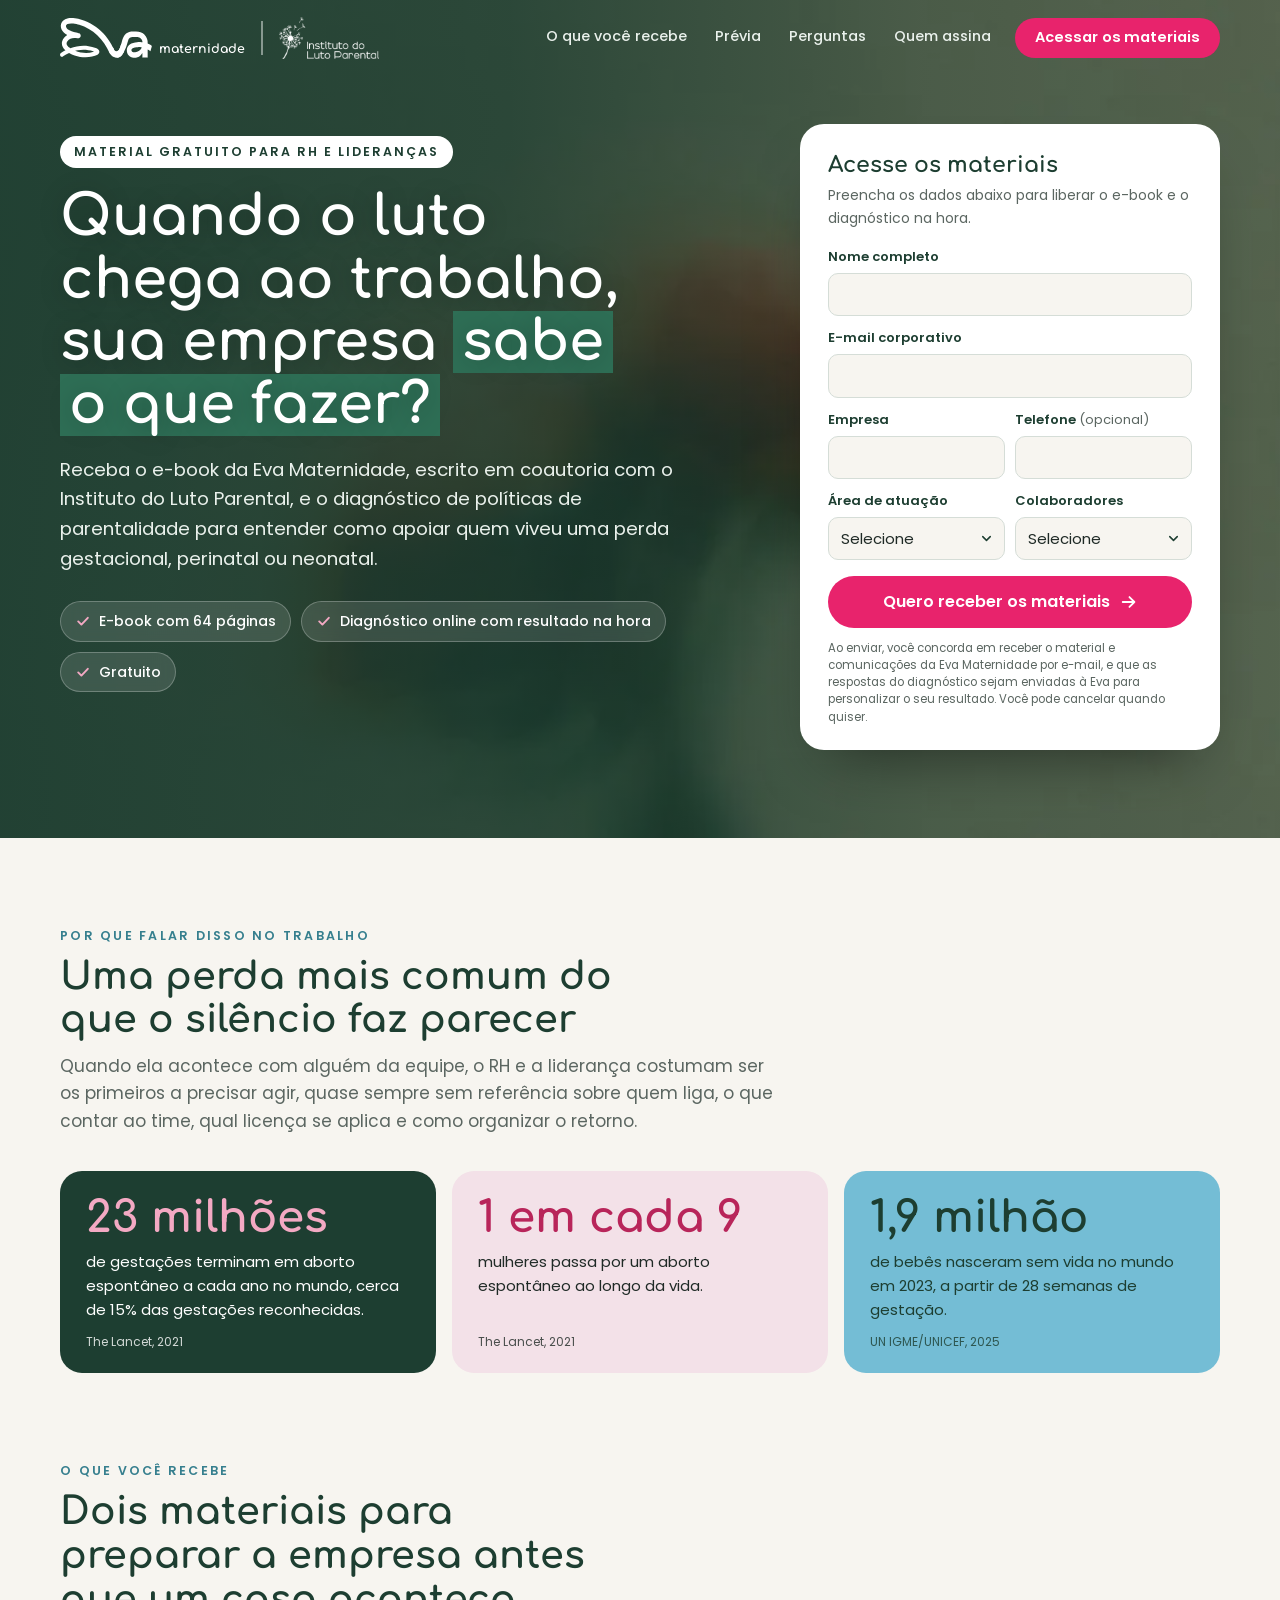
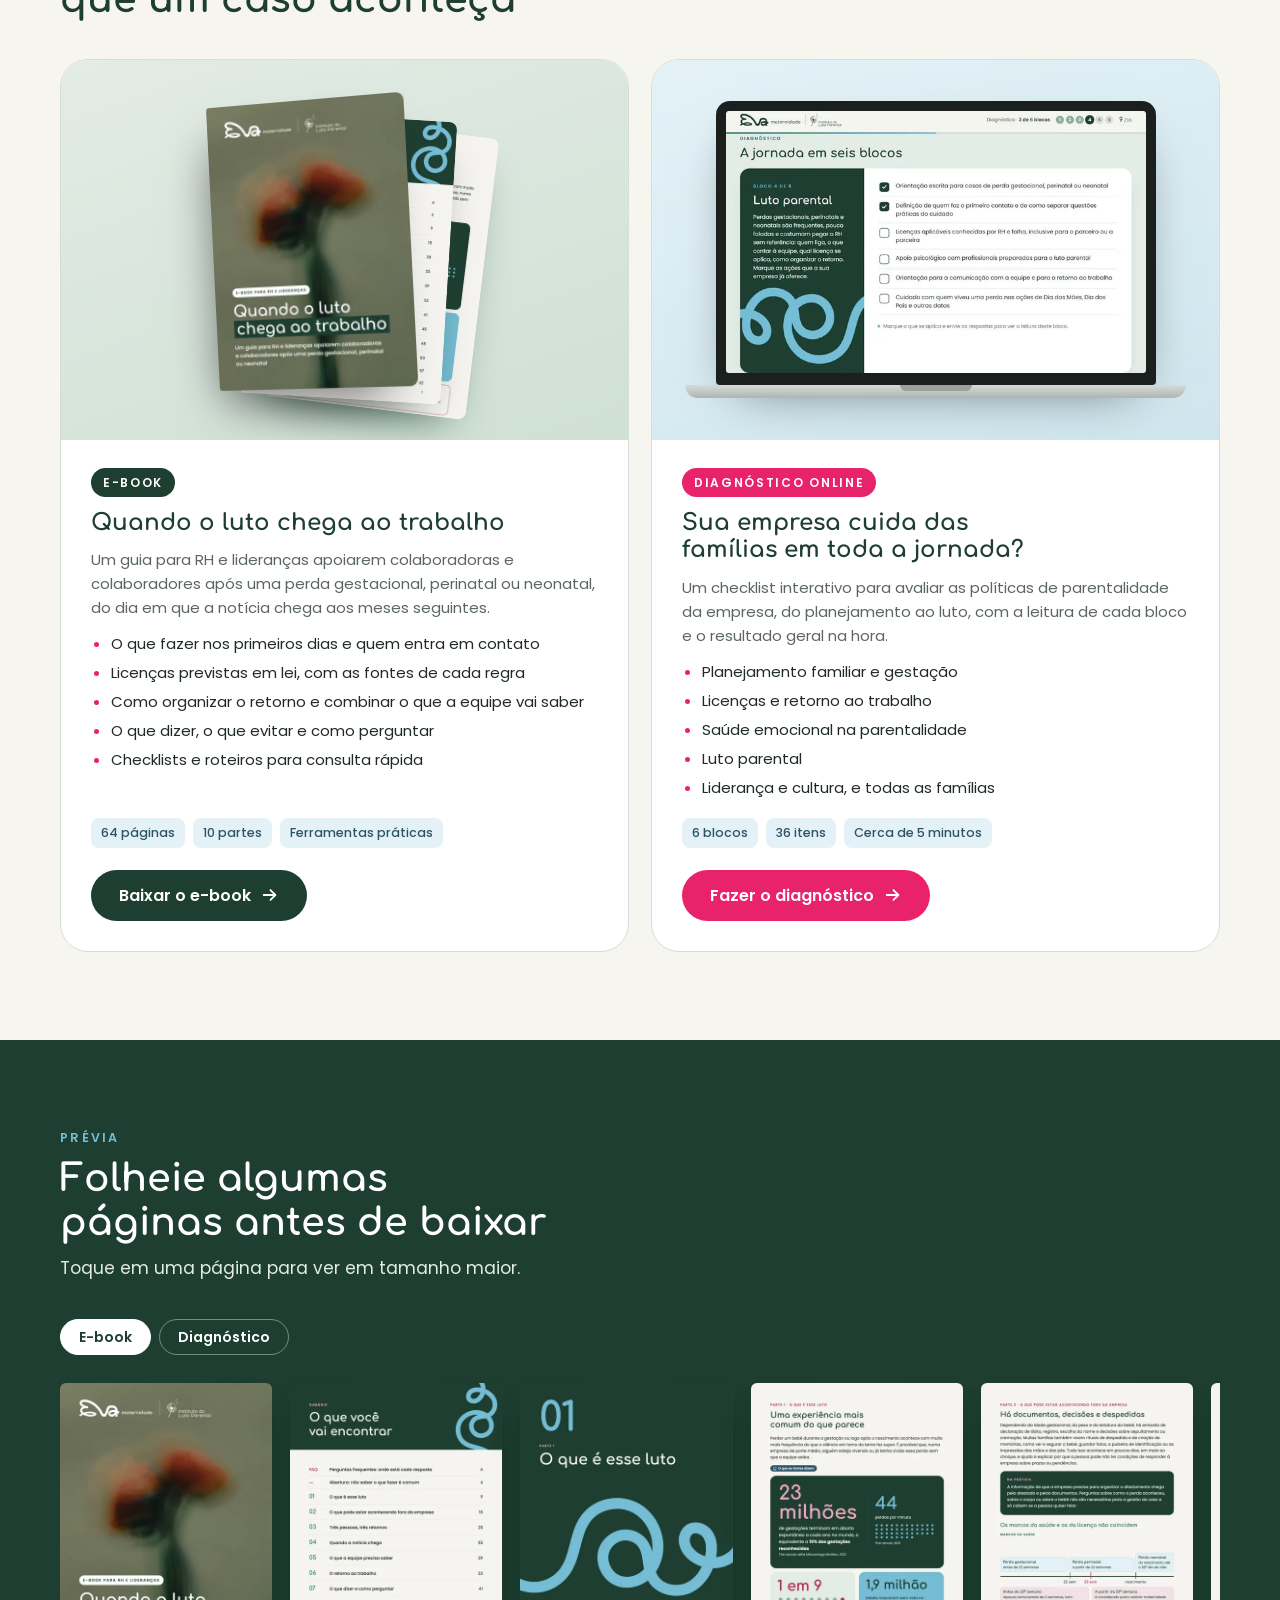
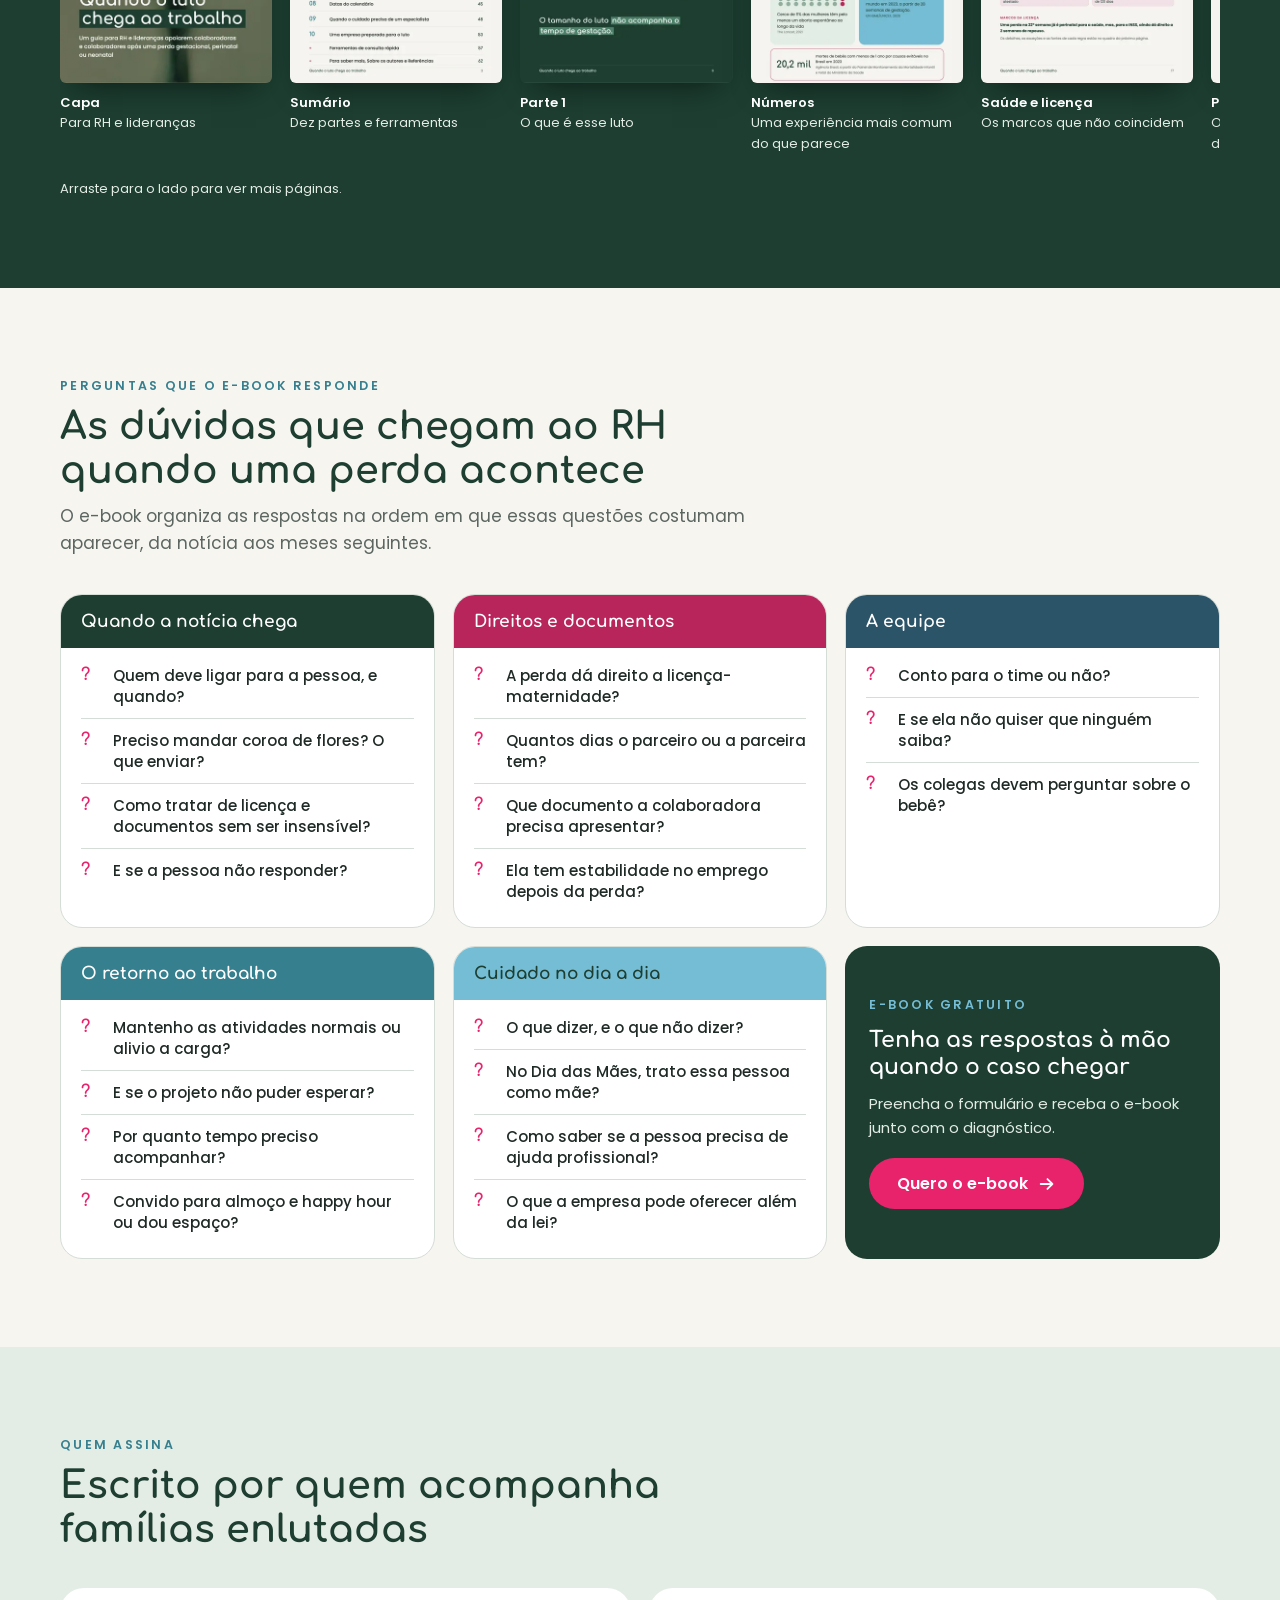
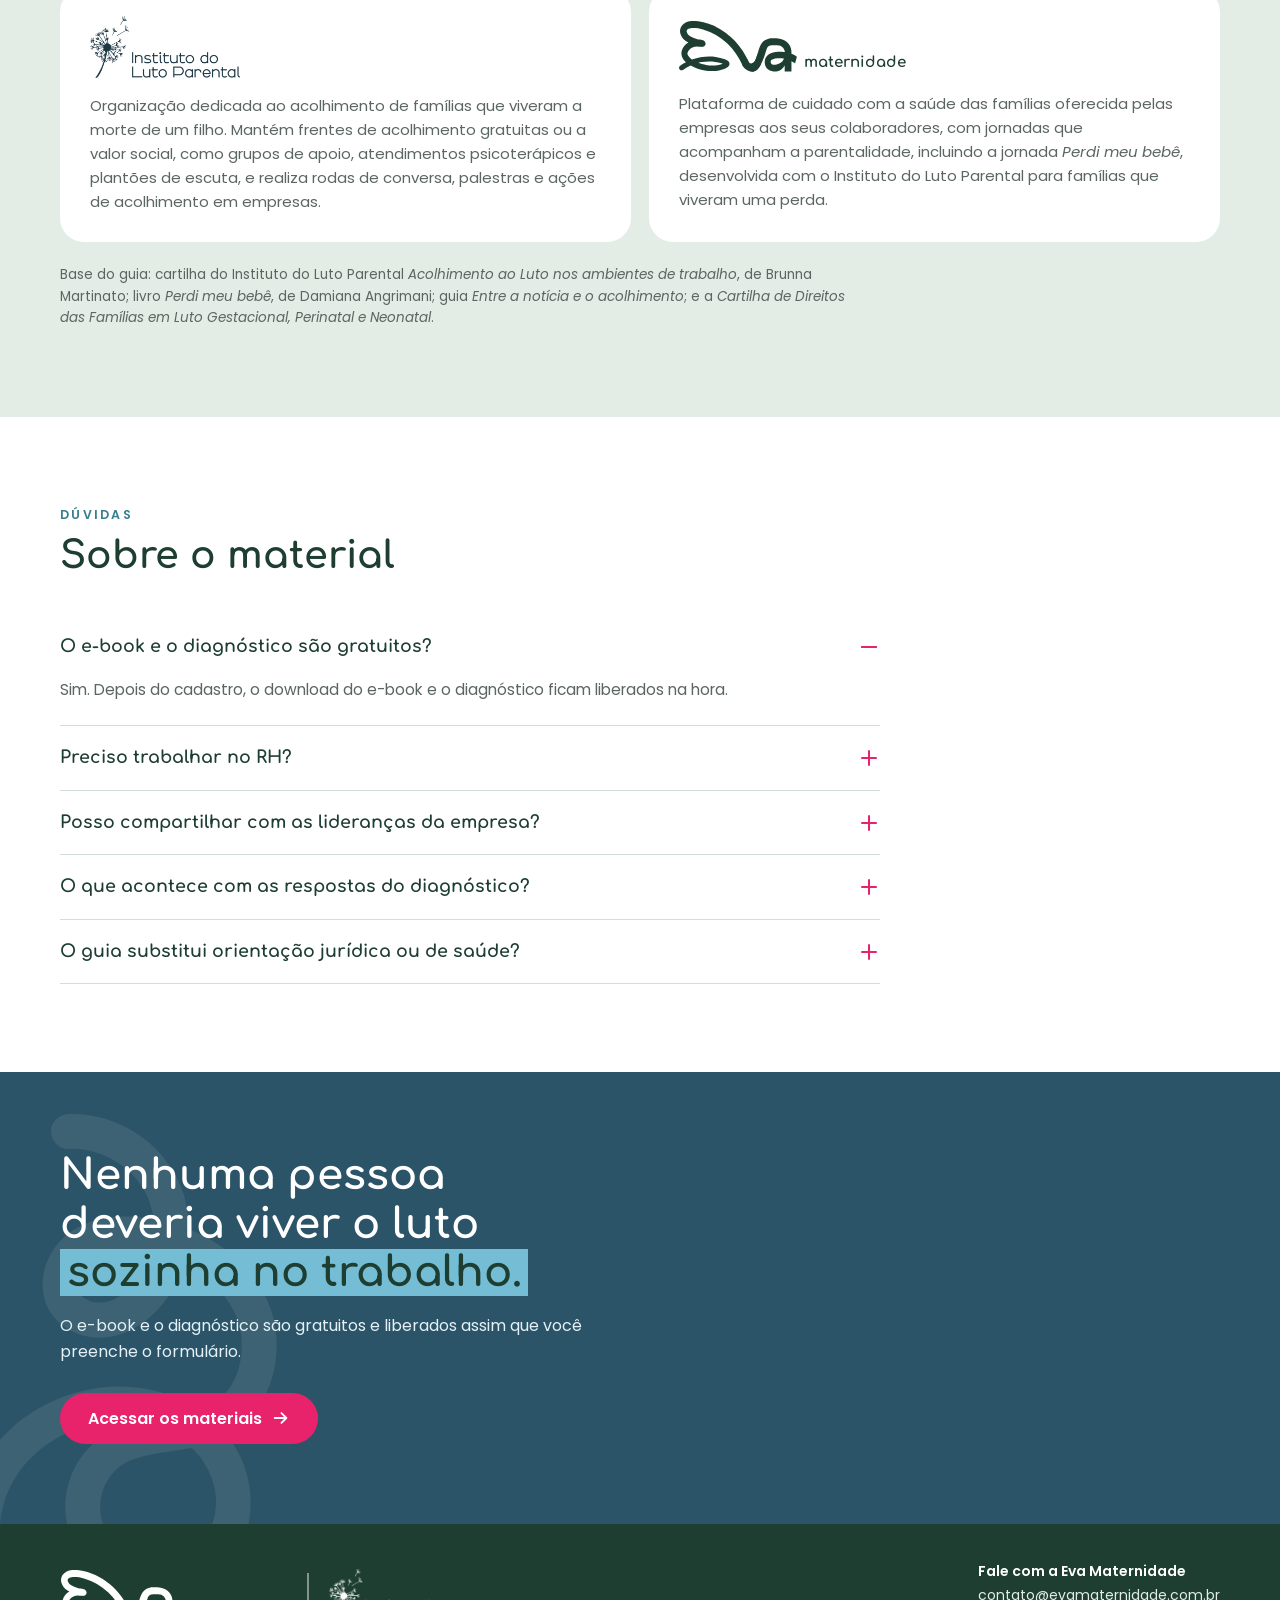
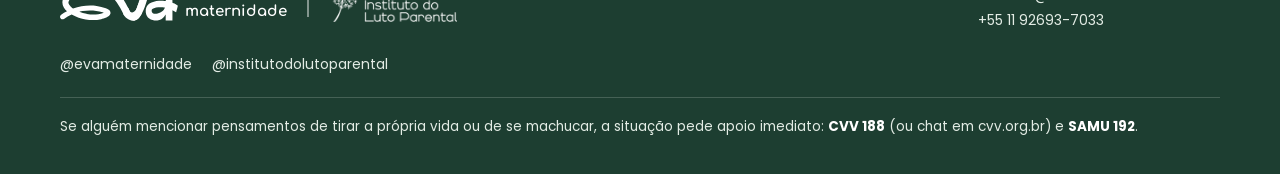
==== commit b6463f53: "feat: cabeçalho flutuante, cadastro fixo na abertura e perguntas da proposta da Mariana - cabeçalho " ====
--- a/index.html
+++ b/index.html
@@ -21,24 +21,39 @@
 <link rel="preconnect" href="https://fonts.gstatic.com" crossorigin>
 <link rel="stylesheet" href="https://fonts.googleapis.com/css2?family=Comfortaa:wght@500;600;700&family=Poppins:ital,wght@0,400;0,500;0,600;0,700;1,400&display=swap">
 <link rel="preload" as="image" href="assets/img/hero-flor.webp" media="(min-width:861px)">
-<link rel="stylesheet" href="styles.css?v=22">
+<link rel="stylesheet" href="styles.css?v=31">
 </head>
 <body>
 
 <a class="skip" href="#cadastro">Pular para o cadastro</a>
 
-<!-- ============ ABERTURA ============ -->
-<header class="topo" id="topo">
+<!-- ============ CABEÇALHO ============ -->
+<header class="nav" id="nav">
+  <div class="wrap nav-in">
+    <a class="logos" href="#topo" aria-label="Eva Maternidade e Instituto do Luto Parental, voltar ao início">
+      <span class="eva"><img src="assets/img/eva-branco.svg" alt="" width="118" height="51"><span>maternidade</span></span>
+      <span class="div" aria-hidden="true"></span>
+      <img class="logo-ilp" src="assets/img/logo-ilp-branco.png" alt="" width="172" height="71">
+    </a>
+    <nav class="menu" aria-label="Seções">
+      <a href="#materiais">O que você recebe</a>
+      <a href="#previa">Prévia</a>
+      <a href="#perguntas">Perguntas</a>
+      <a href="#autores">Quem assina</a>
+    </nav>
+    <a class="btn btn-rosa btn-sm" href="#cadastro" data-ir-form>Acessar<span class="lg"> os materiais</span></a>
+  </div>
+</header>
+
+<main>
+
+<!-- ============ ABERTURA (com o cadastro) ============ -->
+<section class="topo" id="topo">
   <picture>
     <source media="(max-width:860px)" srcset="assets/img/hero-flor-m.webp">
     <img class="topo-bg" src="assets/img/hero-flor.webp" alt="" width="934" height="579" fetchpriority="high">
   </picture>
-  <div class="wrap com-form">
-    <div class="logos" aria-label="Eva Maternidade e Instituto do Luto Parental">
-      <span class="eva"><img src="assets/img/eva-branco.svg" alt="Eva" width="118" height="51"><span>maternidade</span></span>
-      <span class="div" aria-hidden="true"></span>
-      <img class="logo-ilp" src="assets/img/logo-ilp-branco.png" alt="Instituto do Luto Parental" width="172" height="71">
-    </div>
+  <div class="wrap grade">
     <div class="topo-txt">
       <span class="chip">Material gratuito para RH e lideranças</span>
       <h1>Quando o luto chega ao trabalho, sua empresa <span class="sel">sabe o que fazer?</span></h1>
@@ -48,12 +63,8 @@
         <li><svg class="ck" viewBox="0 0 20 20" aria-hidden="true"><path d="M4 10.5l4 4L16 6"/></svg>Diagnóstico online com resultado na hora</li>
         <li><svg class="ck" viewBox="0 0 20 20" aria-hidden="true"><path d="M4 10.5l4 4L16 6"/></svg>Gratuito</li>
       </ul>
-      <a class="btn btn-rosa so-mobile" href="#cadastro" data-ir-form>Quero receber os materiais <svg class="i" viewBox="0 0 20 20" aria-hidden="true"><path d="M3 10h13M10.5 4.5L16 10l-5.5 5.5"/></svg></a>
-    </div>
-  </div>
-</header>
-
-<!-- ============ CADASTRO (flutuante no desktop) ============ -->
+    </div>
+
 <aside class="cartao-wrap" id="cadastro" aria-label="Receber o e-book e o diagnóstico">
   <div class="cartao" id="cartao">
 
@@ -169,12 +180,12 @@
 
   </div>
 </aside>
-
-<main>
+  </div>
+</section>
 
 <!-- ============ POR QUE FALAR DISSO ============ -->
 <section class="secao creme" id="porque" aria-labelledby="h-porque">
-  <div class="wrap com-form">
+  <div class="wrap">
     <div class="cab">
       <p class="kick">Por que falar disso no trabalho</p>
       <h2 id="h-porque">Uma perda mais comum do que o silêncio faz parecer</h2>
@@ -190,7 +201,7 @@
 
 <!-- ============ O QUE VOCÊ RECEBE ============ -->
 <section class="secao creme materiais" id="materiais" aria-labelledby="h-mat">
-  <div class="wrap com-form">
+  <div class="wrap">
     <div class="cab">
       <p class="kick">O que você recebe</p>
       <h2 id="h-mat">Dois materiais para preparar a empresa antes que um caso aconteça</h2>
@@ -216,6 +227,7 @@
             <li>Checklists e roteiros para consulta rápida</li>
           </ul>
           <div class="meta"><span>64 páginas</span><span>10 partes</span><span>Ferramentas práticas</span></div>
+          <a class="btn btn-verde" href="#cadastro" data-ir-form="ebook">Baixar o e-book <svg class="i" viewBox="0 0 20 20" aria-hidden="true"><path d="M3 10h13M10.5 4.5L16 10l-5.5 5.5"/></svg></a>
         </div>
       </article>
       <article class="mcard" data-rev>
@@ -234,6 +246,7 @@
             <li>Liderança e cultura, e todas as famílias</li>
           </ul>
           <div class="meta"><span>6 blocos</span><span>36 itens</span><span>Cerca de 5 minutos</span></div>
+          <a class="btn btn-rosa" data-diag href="diagnostico/">Fazer o diagnóstico <svg class="i" viewBox="0 0 20 20" aria-hidden="true"><path d="M3 10h13M10.5 4.5L16 10l-5.5 5.5"/></svg></a>
         </div>
       </article>
     </div>
@@ -242,7 +255,7 @@
 
 <!-- ============ PRÉVIA ============ -->
 <section class="secao previa" id="previa" aria-labelledby="h-prev">
-  <div class="wrap com-form">
+  <div class="wrap">
     <div class="cab">
       <p class="kick">Prévia</p>
       <h2 id="h-prev">Folheie algumas páginas antes de baixar</h2>
@@ -277,74 +290,32 @@
 </div>
 
 <!-- ============ PERGUNTAS ============ -->
-<section class="secao perguntas" id="perguntas" aria-labelledby="h-perg">
-  <div class="wrap com-form">
+<section class="secao creme perguntas" id="perguntas" aria-labelledby="h-perg">
+  <div class="wrap">
     <div class="cab">
       <p class="kick">Perguntas que o e-book responde</p>
-      <h2 id="h-perg">As perguntas que chegam ao RH, respondidas no guia</h2>
+      <h2 id="h-perg">As dúvidas que chegam ao RH quando uma perda acontece</h2>
       <p>O e-book organiza as respostas na ordem em que essas questões costumam aparecer, da notícia aos meses seguintes.</p>
     </div>
     <div class="qgrade">
-      <article class="qg" data-rev><h3 class="qh" style="background:var(--verde)">Quando a notícia chega</h3><ul>
-        <li><span>Quem deve ligar para a pessoa, e quando?</span><small>Parte 4 · Quem entra em contato e quando</small></li>
-        <li><span>Como tratar de licença e documentos sem ser insensível?</span><small>Parte 4 · Um familiar pode cuidar da burocracia</small></li>
-      </ul></article>
-      <article class="qg" data-rev><h3 class="qh" style="background:var(--framboesa)">Direitos e licenças</h3><ul>
-        <li><span>A perda dá direito a licença-maternidade?</span><small>Parte 2 · Licenças previstas em lei</small></li>
-      </ul></article>
-      <article class="qg" data-rev><h3 class="qh" style="background:var(--petroleo)">A equipe</h3><ul>
-        <li><span>Conto para o time ou não?</span><small>Parte 5 · Perguntar como ela quer que o assunto seja conduzido</small></li>
-        <li><span>E se ela não quiser que ninguém saiba?</span><small>Parte 5 · Situação prática</small></li>
-      </ul></article>
-      <article class="qg" data-rev><h3 class="qh" style="background:var(--teal)">O retorno ao trabalho</h3><ul>
-        <li><span>Mantenho as atividades normais ou alivio a carga?</span><small>Parte 6 · Não pressupor queda de entrega</small></li>
-      </ul></article>
-      <article class="qg" data-rev><h3 class="qh" style="background:var(--azul);color:var(--verde)">Cuidado no dia a dia</h3><ul>
-        <li><span>O que dizer, e o que não dizer?</span><small>Parte 7 · O que dizer e como perguntar</small></li>
-        <li><span>No Dia das Mães, trato essa pessoa como mãe?</span><small>Parte 8 · Datas do calendário</small></li>
-      </ul></article>
+      <article class="qg" data-rev><h3 class="qh" style="background:var(--verde)">Quando a notícia chega</h3><ul><li>Quem deve ligar para a pessoa, e quando?</li><li>Preciso mandar coroa de flores? O que enviar?</li><li>Como tratar de licença e documentos sem ser insensível?</li><li>E se a pessoa não responder?</li></ul></article>
+      <article class="qg" data-rev><h3 class="qh" style="background:var(--framboesa)">Direitos e documentos</h3><ul><li>A perda dá direito a licença-maternidade?</li><li>Quantos dias o parceiro ou a parceira tem?</li><li>Que documento a colaboradora precisa apresentar?</li><li>Ela tem estabilidade no emprego depois da perda?</li></ul></article>
+      <article class="qg" data-rev><h3 class="qh" style="background:var(--petroleo)">A equipe</h3><ul><li>Conto para o time ou não?</li><li>E se ela não quiser que ninguém saiba?</li><li>Os colegas devem perguntar sobre o bebê?</li></ul></article>
+      <article class="qg" data-rev><h3 class="qh" style="background:var(--teal)">O retorno ao trabalho</h3><ul><li>Mantenho as atividades normais ou alivio a carga?</li><li>E se o projeto não puder esperar?</li><li>Por quanto tempo preciso acompanhar?</li><li>Convido para almoço e happy hour ou dou espaço?</li></ul></article>
+      <article class="qg" data-rev><h3 class="qh" style="background:var(--azul);color:var(--verde)">Cuidado no dia a dia</h3><ul><li>O que dizer, e o que não dizer?</li><li>No Dia das Mães, trato essa pessoa como mãe?</li><li>Como saber se a pessoa precisa de ajuda profissional?</li><li>O que a empresa pode oferecer além da lei?</li></ul></article>
       <article class="qg qcta" data-rev>
         <p class="kick">E-book gratuito</p>
         <h3>Tenha as respostas à mão quando o caso chegar</h3>
         <p>Preencha o formulário e receba o e-book junto com o diagnóstico.</p>
-        <a class="btn btn-rosa" href="#cadastro" data-ir-form>Quero o e-book <svg class="i" viewBox="0 0 20 20" aria-hidden="true"><path d="M3 10h13M10.5 4.5L16 10l-5.5 5.5"/></svg></a>
-      </article>
-    </div>
-  </div>
-</section>
-
-<!-- ============ DIAGNÓSTICO ============ -->
-<section class="secao creme diag" id="diagnostico" aria-labelledby="h-diag">
-  <div class="wrap com-form">
-    <div class="diag-painel">
-      <div class="diag-tela" aria-hidden="true">
-        <div class="note"><div class="tela"><img src="assets/img/previa/diag-resultado-p.webp" alt="" width="640" height="398" loading="lazy"></div><div class="base"></div></div>
-      </div>
-      <div class="diag-corpo">
-        <span class="etq" style="background:var(--rosa)">Incluído no cadastro</span>
-        <h2 id="h-diag">Diagnóstico de parentalidade da sua empresa</h2>
-        <p class="diag-sub">Sua empresa cuida das famílias em toda a jornada, do planejamento ao luto? Marque o que ela já oferece de forma estruturada e veja, ao final, a leitura de cada etapa e por onde começar.</p>
-        <p class="avalia-t">Em cerca de <b>5 minutos</b>, você avalia:</p>
-        <ol class="blocos">
-          <li style="--c:var(--petroleo)"><span>1</span>Planejamento familiar e gestação</li>
-          <li style="--c:var(--verde2)"><span>2</span>Licenças e retorno ao trabalho</li>
-          <li style="--c:var(--teal)"><span>3</span>Saúde emocional na parentalidade</li>
-          <li style="--c:var(--verde)"><span>4</span>Luto parental</li>
-          <li style="--c:var(--framboesa)"><span>5</span>Liderança e cultura</li>
-          <li style="--c:var(--azul);--t:var(--verde)"><span>6</span>Todas as famílias</li>
-        </ol>
-        <div class="diag-cta">
-          <a class="btn btn-rosa" data-diag href="diagnostico/">Fazer o diagnóstico <svg class="i" viewBox="0 0 20 20" aria-hidden="true"><path d="M3 10h13M10.5 4.5L16 10l-5.5 5.5"/></svg></a>
-          <p>Liberado com o mesmo cadastro do e-book.</p>
-        </div>
-      </div>
+        <a class="btn btn-rosa" href="#cadastro" data-ir-form="ebook">Quero o e-book <svg class="i" viewBox="0 0 20 20" aria-hidden="true"><path d="M3 10h13M10.5 4.5L16 10l-5.5 5.5"/></svg></a>
+      </article>
     </div>
   </div>
 </section>
 
 <!-- ============ QUEM ASSINA ============ -->
 <section class="secao autores" id="autores" aria-labelledby="h-aut">
-  <div class="wrap com-form">
+  <div class="wrap">
     <div class="cab">
       <p class="kick">Quem assina</p>
       <h2 id="h-aut">Escrito por quem acompanha famílias enlutadas</h2>
@@ -365,7 +336,7 @@
 
 <!-- ============ DÚVIDAS ============ -->
 <section class="secao faq" id="duvidas" aria-labelledby="h-faq">
-  <div class="wrap com-form">
+  <div class="wrap">
     <div class="cab">
       <p class="kick">Dúvidas</p>
       <h2 id="h-faq">Sobre o material</h2>
@@ -381,7 +352,7 @@
 <!-- ============ FECHAMENTO ============ -->
 <section class="final" aria-labelledby="h-final">
   <img class="fita" src="assets/img/fita.svg" alt="" aria-hidden="true" width="900" height="900" loading="lazy">
-  <div class="wrap com-form">
+  <div class="wrap">
     <h2 id="h-final">Nenhuma pessoa deveria viver o luto <span class="sel">sozinha no trabalho.</span></h2>
     <p>O e-book e o diagnóstico são gratuitos e liberados assim que você preenche o formulário.</p>
     <a class="btn btn-rosa" href="#cadastro" data-ir-form>Acessar os materiais <svg class="i" viewBox="0 0 20 20" aria-hidden="true"><path d="M3 10h13M10.5 4.5L16 10l-5.5 5.5"/></svg></a>
@@ -391,7 +362,7 @@
 </main>
 
 <footer class="rodape">
-  <div class="wrap com-form">
+  <div class="wrap">
     <div class="rodape-l">
       <div class="logos">
         <span class="eva"><img src="assets/img/eva-branco.svg" alt="Eva" width="118" height="51" loading="lazy"><span>maternidade</span></span>
@@ -418,6 +389,6 @@
 
 <script src="assets/eva.js?v=2"></script>
 <script src="assets/cadastro.js?v=1"></script>
-<script src="main.js?v=3"></script>
+<script src="main.js?v=4"></script>
 </body>
 </html>
--- a/styles.css
+++ b/styles.css
@@ -8,13 +8,13 @@
   --err:#B3261E;
   --display:"Comfortaa","Varela Round","Trebuchet MS",sans-serif;
   --body:"Poppins","Segoe UI",system-ui,sans-serif;
-  --gut:24px; --form-w:430px; --gap:56px; --maxw:1240px;
+  --gut:24px; --form-w:420px; --maxw:1208px; --nav-h:76px;
   --sai:cubic-bezier(.22,1,.36,1);
   --sombra:0 30px 60px -30px rgba(0,0,0,.55);
 }
 *{box-sizing:border-box}
 [hidden]{display:none!important}
-html{scroll-behavior:smooth;scroll-padding-top:24px}
+html{scroll-behavior:smooth;scroll-padding-top:calc(var(--nav-h) + 16px)}
 body{margin:0;background:var(--creme);color:var(--tinta);font:400 16px/1.6 var(--body);-webkit-font-smoothing:antialiased}
 img{max-width:100%;display:block}
 h1,h2,h3{font-family:var(--display);font-weight:700;color:var(--verde);line-height:1.15;text-wrap:balance;margin:0}
@@ -42,6 +42,7 @@
 .btn-verde{background:var(--verde);color:#fff}
 .btn-verde:hover{background:var(--verde2)}
 .btn-cheio{width:100%}
+.btn-sm{font-size:14.5px;padding:11px 20px}
 .btn[disabled]{opacity:.6;cursor:progress}
 .btn .i{width:18px;height:18px;flex:none;fill:none;stroke:currentColor;stroke-width:2;stroke-linecap:round;stroke-linejoin:round}
 .btn-link{background:none;border:0;padding:0;font:600 15px/1.3 var(--body);color:var(--verde2);cursor:pointer;text-decoration:underline;text-underline-offset:4px}
@@ -55,6 +56,21 @@
 .logos .div{width:1.5px;height:44px;background:currentColor;opacity:.45;color:#fff}
 .logos .logo-ilp{width:128px;height:auto}
 
+/* cabeçalho flutuante */
+.nav{position:fixed;inset:0 0 auto;z-index:50;transition:background .25s,box-shadow .25s}
+.nav-in{display:flex;align-items:center;justify-content:space-between;gap:24px;height:var(--nav-h)}
+.nav .logos{text-decoration:none;gap:16px}
+.nav .eva img{width:92px}
+.nav .eva{font-size:12.5px}
+.nav .logos .div{height:34px}
+.nav .logos .logo-ilp{width:100px}
+.menu{display:flex;gap:28px;margin-left:auto}
+.nav .btn-sm{gap:0}
+.nav .lg{margin-left:.3em}
+.menu a{font-size:14.5px;font-weight:500;color:#EAF1EC;text-decoration:none;padding:6px 0;border-bottom:2px solid transparent;transition:border-color .2s,color .2s}
+.menu a:hover{color:#fff;border-color:var(--rosa-m)}
+.nav.solida{background:rgba(29,62,49,.96);-webkit-backdrop-filter:blur(10px);backdrop-filter:blur(10px);box-shadow:0 10px 30px -18px rgba(0,0,0,.55)}
+
 /* seções */
 .secao{position:relative;padding-block:88px}
 .creme{background:var(--creme)}
@@ -66,14 +82,14 @@
 .topo{position:relative;overflow:hidden;isolation:isolate;background:var(--verde);color:#fff}
 .topo-bg{position:absolute;inset:0;width:100%;height:100%;object-fit:cover;object-position:62% 40%;z-index:-2}
 .topo::before{content:"";position:absolute;inset:0;z-index:-1;background:linear-gradient(90deg,rgba(29,62,49,.94) 0%,rgba(29,62,49,.82) 40%,rgba(29,62,49,.45) 72%,rgba(29,62,49,.3) 100%)}
-.topo .wrap{padding-top:36px;padding-bottom:96px}
-.topo-txt{margin-top:64px;max-width:640px}
+.topo .wrap{padding-top:calc(var(--nav-h) + 48px);padding-bottom:88px}
+.grade{display:grid;grid-template-columns:minmax(0,1fr) var(--form-w);gap:56px;align-items:start}
+.topo-txt{padding-top:12px;max-width:640px}
 .topo h1{color:#fff;font-size:clamp(34px,4.4vw,56px);line-height:1.12;margin:18px 0;text-shadow:0 2px 24px rgba(0,0,0,.25)}
 .topo .sub{font-size:clamp(16px,1.5vw,18.5px);color:#EAF1EC;max-width:36em}
 .inclui{list-style:none;margin:28px 0 0;padding:0;display:flex;gap:10px;flex-wrap:wrap}
 .inclui li{display:inline-flex;align-items:center;gap:8px;font-size:14px;font-weight:500;color:#fff;background:rgba(255,255,255,.12);border:1px solid rgba(255,255,255,.25);padding:8px 14px;border-radius:999px;-webkit-backdrop-filter:blur(6px);backdrop-filter:blur(6px)}
 .inclui .ck{color:var(--rosa-m)}
-.so-mobile{display:none}
 
 /* ---------- cartão de cadastro ---------- */
 .cartao{background:var(--papel);color:var(--tinta);border-radius:24px;padding:28px 28px 24px;box-shadow:var(--sombra)}
@@ -112,38 +128,39 @@
 .indica-ok{margin-top:12px;font-size:14.5px;color:var(--verde2);background:var(--salvia-l);border-radius:12px;padding:12px 14px}
 
 /* ---------- números ---------- */
-.numeros{list-style:none;margin:0;padding:0;display:grid;gap:14px}
-.numeros li{display:grid;grid-template-columns:250px minmax(0,1fr);gap:4px 28px;align-items:center;border-radius:22px;padding:24px 28px}
-.numeros b{grid-row:span 2;font:700 clamp(32px,3vw,40px)/1 var(--display);white-space:nowrap}
-.numeros span{font-size:15.5px}
-.numeros small{font-size:12px;opacity:.8}
+.numeros{list-style:none;margin:0;padding:0;display:grid;grid-template-columns:repeat(3,minmax(0,1fr));gap:16px}
+.numeros li{display:flex;flex-direction:column;gap:10px;border-radius:22px;padding:26px 26px 22px}
+.numeros b{font:700 clamp(34px,3.4vw,44px)/1 var(--display)}
+.numeros span{font-size:15px}
+.numeros small{margin-top:auto;font-size:12px;opacity:.8}
 .n-verde{background:var(--verde);color:#fff}.n-verde b{color:var(--rosa-m)}
 .n-rosa{background:var(--rosa-l);color:var(--tinta)}.n-rosa b{color:var(--framboesa)}
 .n-azul{background:var(--azul);color:var(--verde)}
 
 /* ---------- materiais ---------- */
 .materiais{padding-top:0}
-.mock{display:grid;gap:20px}
-.mcard{display:grid;grid-template-columns:minmax(0,.9fr) minmax(0,1.1fr);background:var(--papel);border-radius:28px;border:1px solid var(--linha);overflow:hidden}
-.palco{position:relative;min-height:340px;display:flex;align-items:center;justify-content:center;overflow:hidden}
+.mock{display:grid;grid-template-columns:repeat(2,minmax(0,1fr));gap:22px}
+.mcard{display:flex;flex-direction:column;background:var(--papel);border-radius:28px;border:1px solid var(--linha);overflow:hidden}
+.palco{position:relative;height:380px;display:flex;align-items:center;justify-content:center;overflow:hidden}
 .palco-e{background:linear-gradient(160deg,var(--salvia-l),#cfe0d4)}
 .palco-d{background:linear-gradient(160deg,var(--azul-l),#cfe6ee)}
-.livro3d{position:relative;width:170px;aspect-ratio:440/622;perspective:1200px;margin-right:56px}
+.livro3d{position:relative;width:200px;aspect-ratio:440/622;perspective:1200px;margin-right:64px}
 .livro3d img{position:absolute;inset:0;width:100%;height:100%;border-radius:3px 8px 8px 3px;background:#fff;box-shadow:0 20px 40px -18px rgba(29,62,49,.55)}
-.livro3d .p3{transform:translate(64px,16px) rotate(7deg)}
-.livro3d .p2{transform:translate(32px,8px) rotate(3.5deg)}
+.livro3d .p3{transform:translate(70px,18px) rotate(7deg)}
+.livro3d .p2{transform:translate(36px,8px) rotate(3.5deg)}
 .livro3d .p1{transform:rotateY(-14deg) rotate(-3deg);transform-origin:left center;box-shadow:-14px 26px 44px -16px rgba(0,0,0,.5)}
-.note{position:relative;width:min(400px,86%)}
+.note{position:relative;width:min(440px,86%)}
 .tela{background:#1b1f1d;border-radius:14px 14px 4px 4px;padding:10px 10px 12px;box-shadow:0 24px 50px -24px rgba(0,0,0,.6)}
 .tela img{width:100%;height:auto;border-radius:3px}
 .note .base{height:13px;margin:0 -7%;background:linear-gradient(#d6dbd8,#aeb5b1);border-radius:0 0 14px 14px;position:relative}
 .note .base::after{content:"";position:absolute;left:50%;top:0;transform:translateX(-50%);width:72px;height:6px;border-radius:0 0 8px 8px;background:#9aa29e}
-.mtexto{padding:28px 30px 30px;display:flex;flex-direction:column;gap:12px}
+.mtexto{padding:28px 30px 30px;display:flex;flex-direction:column;gap:12px;flex:1}
 .mtexto h3{font-size:23px;line-height:1.2}
 .mtexto p{font-size:15px;color:var(--cinza)}
-.mtexto ul,.blocos-l{margin:0;padding-left:20px;display:grid;gap:5px;font-size:15px}
+.mtexto ul{margin:0;padding-left:20px;display:grid;gap:5px;font-size:15px}
 .mtexto li::marker{color:var(--rosa)}
 .meta{display:flex;gap:8px;flex-wrap:wrap;margin-top:auto;padding-top:6px}
+.mtexto .btn{align-self:flex-start;margin-top:10px}
 .meta span{font-size:12.5px;font-weight:500;color:var(--petroleo);background:var(--azul-l);padding:5px 10px;border-radius:8px}
 
 /* ---------- prévia ---------- */
@@ -169,37 +186,18 @@
 .lb-leg{font-size:14px;color:#fff;text-align:center}
 
 /* ---------- perguntas ---------- */
-.perguntas{background:var(--papel)}
-.qgrade{display:grid;grid-template-columns:repeat(2,minmax(0,1fr));gap:16px}
+.qgrade{display:grid;grid-template-columns:repeat(3,minmax(0,1fr));gap:18px}
 .qg{background:var(--papel);border:1px solid var(--linha);border-radius:22px;overflow:hidden;display:flex;flex-direction:column}
-.qh{padding:15px 20px;color:#fff;font-size:17px;line-height:1.25}
-.qg ul{list-style:none;margin:0;padding:4px 20px 12px}
-.qg li{display:grid;grid-template-columns:22px minmax(0,1fr);column-gap:10px;padding:12px 0;border-bottom:1px solid var(--linha)}
+.qh{padding:16px 20px;color:#fff;font-size:17px;line-height:1.25}
+.qg ul{list-style:none;margin:0;padding:6px 20px 14px}
+.qg li{display:grid;grid-template-columns:22px minmax(0,1fr);gap:10px;padding:11px 0;border-bottom:1px solid var(--linha);font-size:15px;line-height:1.4;font-weight:500;color:var(--tinta)}
 .qg li:last-child{border-bottom:0}
-.qg li::before{content:"?";grid-row:span 2;font:700 17px/1.3 var(--display);color:var(--rosa)}
-.qg li span{font-size:15px;line-height:1.4;font-weight:500;color:var(--tinta)}
-.qg li small{margin-top:4px;font-size:13px;color:var(--teal)}
+.qg li::before{content:"?";font:700 17px/1.2 var(--display);color:var(--rosa)}
 .qcta{background:var(--verde);border:0;padding:26px 24px;gap:12px;justify-content:center;color:#fff}
 .qcta .kick{color:var(--azul)}
 .qcta h3{color:#fff;font-size:22px;line-height:1.2}
 .qcta p:not(.kick){color:var(--salvia-l);font-size:15px}
 .qcta .btn{align-self:flex-start;margin-top:6px}
-
-/* ---------- diagnóstico ---------- */
-.diag-painel{background:var(--papel);border:1px solid var(--linha);border-radius:28px;overflow:hidden;box-shadow:0 34px 70px -46px rgba(29,62,49,.45)}
-.diag-tela{display:flex;justify-content:center;padding:40px 24px 0;background:linear-gradient(160deg,var(--azul-l),#cfe6ee)}
-.diag-tela .note{width:min(460px,92%);margin-bottom:-2px}
-.diag-corpo{padding:36px 40px 40px;display:grid;gap:14px}
-.diag-corpo .etq{justify-self:start}
-.diag-corpo h2{font-size:clamp(26px,2.8vw,34px)}
-.diag-sub{color:var(--cinza);font-size:16.5px}
-.avalia-t{margin-top:10px;font:700 18px/1.3 var(--display);color:var(--verde)}
-.avalia-t b{color:var(--rosa)}
-.blocos{list-style:none;margin:0;padding:0;display:grid;grid-template-columns:repeat(2,minmax(0,1fr));gap:10px}
-.blocos li{display:flex;align-items:center;gap:12px;padding:13px 16px;border-radius:16px;background:var(--c);color:var(--t,#fff);font:700 15.5px/1.3 var(--display)}
-.blocos span{flex:none;display:grid;place-items:center;width:28px;height:28px;border-radius:50%;background:rgba(255,255,255,.2);font:600 13px/1 var(--body)}
-.diag-cta{display:flex;flex-wrap:wrap;align-items:center;gap:14px 20px;margin-top:12px;padding-top:24px;border-top:1px solid var(--linha)}
-.diag-cta p{font-size:14.5px;color:var(--cinza)}
 
 /* ---------- quem assina ---------- */
 .autores{background:var(--salvia-l)}
@@ -253,50 +251,35 @@
 .cartao.chama{animation:chama 1.1s var(--sai)}
 @keyframes chama{30%{box-shadow:var(--sombra),0 0 0 4px var(--rosa-m)}}
 
-/* ---------- desktop: cartão flutuante ---------- */
-@media (min-width:1100px){
-  .com-form{padding-right:calc(var(--gut) + var(--form-w) + var(--gap))}
-  .cartao-wrap{position:fixed;z-index:20;top:28px;right:max(var(--gut),calc((100vw - var(--maxw)) / 2 + var(--gut)));width:var(--form-w)}
-  .cartao{max-height:calc(100vh - 56px);overflow:auto;overscroll-behavior:contain}
-  .topo .wrap{min-height:720px}
-}
-
-/* telas baixas: cartão compacto para caber inteiro */
-@media (min-width:1100px) and (max-height:860px){
-  .cartao{padding:22px 24px 20px}
-  .cartao-head p{display:none}
-  .cartao-head h2{font-size:21px}
-  .cartao-form{gap:9px;margin-top:14px}
-  .campo input,.campo select{padding:9px 11px}
-  .consent{font-size:11px}
-  .topo .wrap{min-height:0}
-}
-
 /* ---------- tablet e celular ---------- */
 @media (max-width:1099px){
-  .cartao-wrap{padding:0 var(--gut);margin:-56px auto 0;max-width:560px;position:relative;z-index:5}
-  #porque{padding-top:64px}
+  .menu{display:none}
+  .grade{grid-template-columns:minmax(0,1fr);gap:36px}
+  .topo-txt{padding-top:0}
+  .cartao-wrap{max-width:560px}
+  .qgrade{grid-template-columns:repeat(2,minmax(0,1fr))}
   .barra{display:block}
 }
 @media (max-width:860px){
+  :root{--nav-h:64px}
   .secao{padding-block:64px}
   .materiais{padding-top:0}
   .topo::before{background:linear-gradient(180deg,rgba(29,62,49,.78) 0%,rgba(29,62,49,.86) 55%,rgba(29,62,49,.95) 100%)}
-  .topo .wrap{padding-bottom:96px}
-  .topo-txt{margin-top:44px}
-  .so-mobile{display:inline-flex;margin-top:28px;width:100%}
-  .mcard{grid-template-columns:1fr}
-  .palco{min-height:300px}
-  .qgrade,.aut,.blocos{grid-template-columns:1fr}
-  .numeros li{grid-template-columns:1fr;gap:8px}
-  .numeros b{grid-row:auto;white-space:normal}
-  .diag-corpo{padding:28px 22px 30px}
+  .topo .wrap{padding-top:calc(var(--nav-h) + 32px);padding-bottom:56px}
+  .numeros,.mock,.qgrade,.aut{grid-template-columns:minmax(0,1fr)}
+  .palco{height:320px}
   .th img{height:240px}
   .trilho-d .th img{height:180px}
 }
 @media (max-width:560px){
   :root{--gut:16px}
-  .logos{gap:12px}
+  .nav .eva img{width:76px}
+  .nav .eva{font-size:11px;gap:5px}
+  .nav .logos{gap:10px}
+  .nav .logos .div{height:28px}
+  .nav .logos .logo-ilp{width:80px}
+  .nav .btn-sm{padding:9px 16px;font-size:13.5px}
+  .nav .lg,.nav .eva span{display:none}
   .eva img{width:92px}
   .eva{font-size:12.5px}
   .logos .logo-ilp{width:100px}
@@ -305,7 +288,7 @@
   .chip{letter-spacing:.1em;font-size:11.5px}
   .cartao{padding:22px 18px}
   .campo-par{grid-template-columns:1fr}
-  .livro3d{width:140px;margin-right:46px}
+  .livro3d{width:150px;margin-right:50px}
   .faq details p{padding-right:0}
   .rodape{padding-bottom:110px}
 }
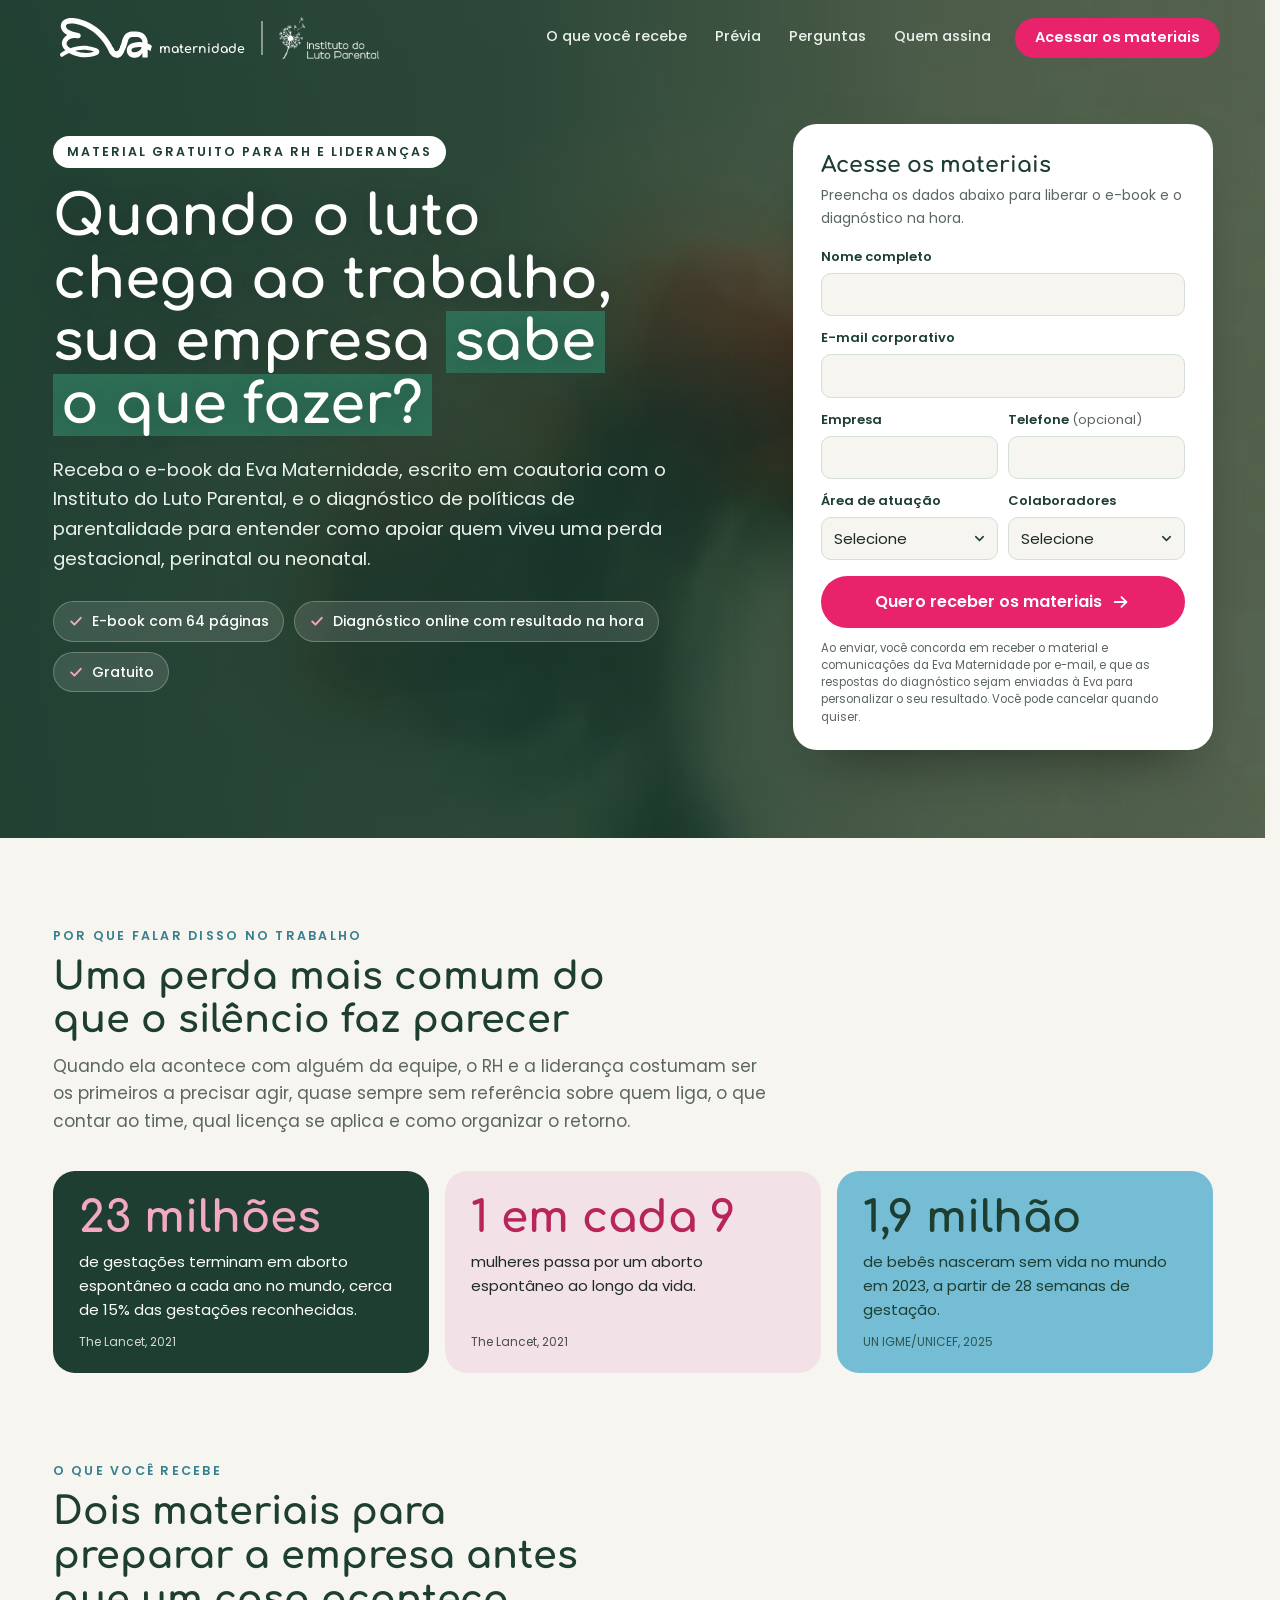
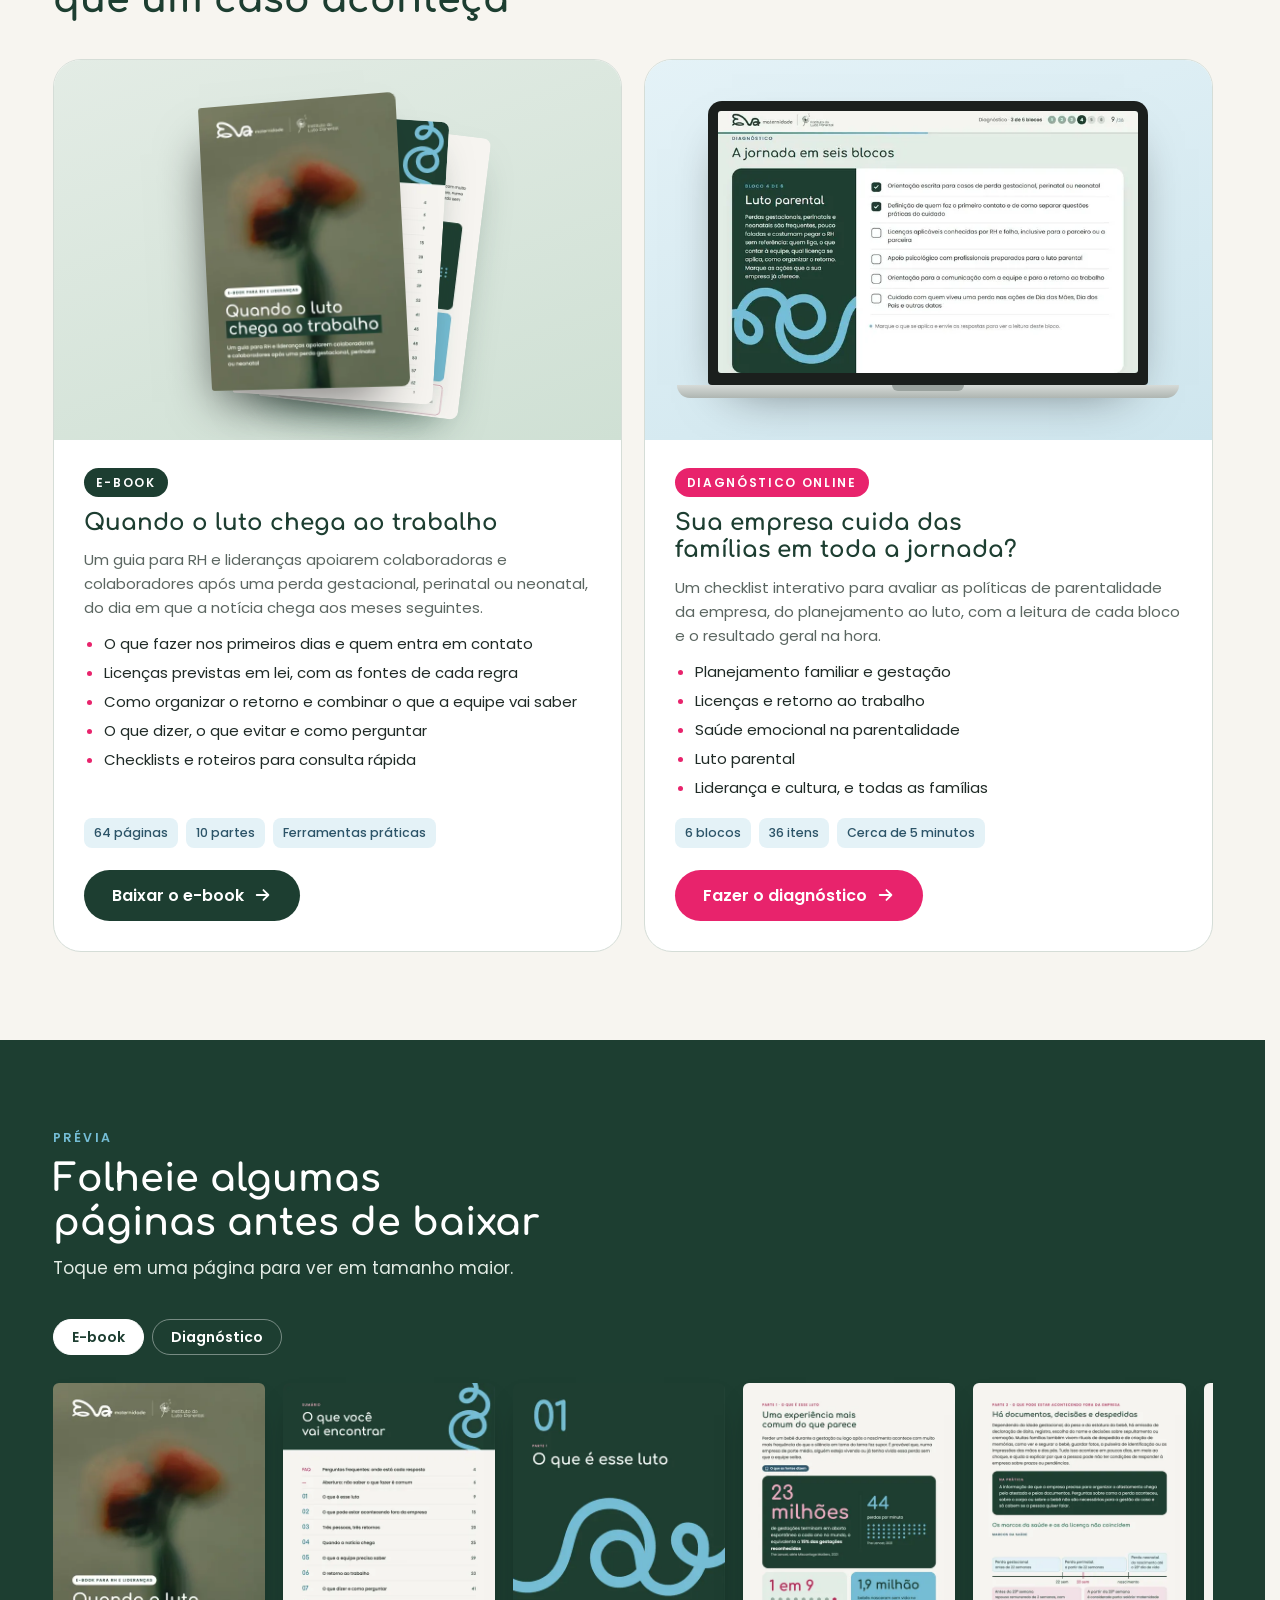
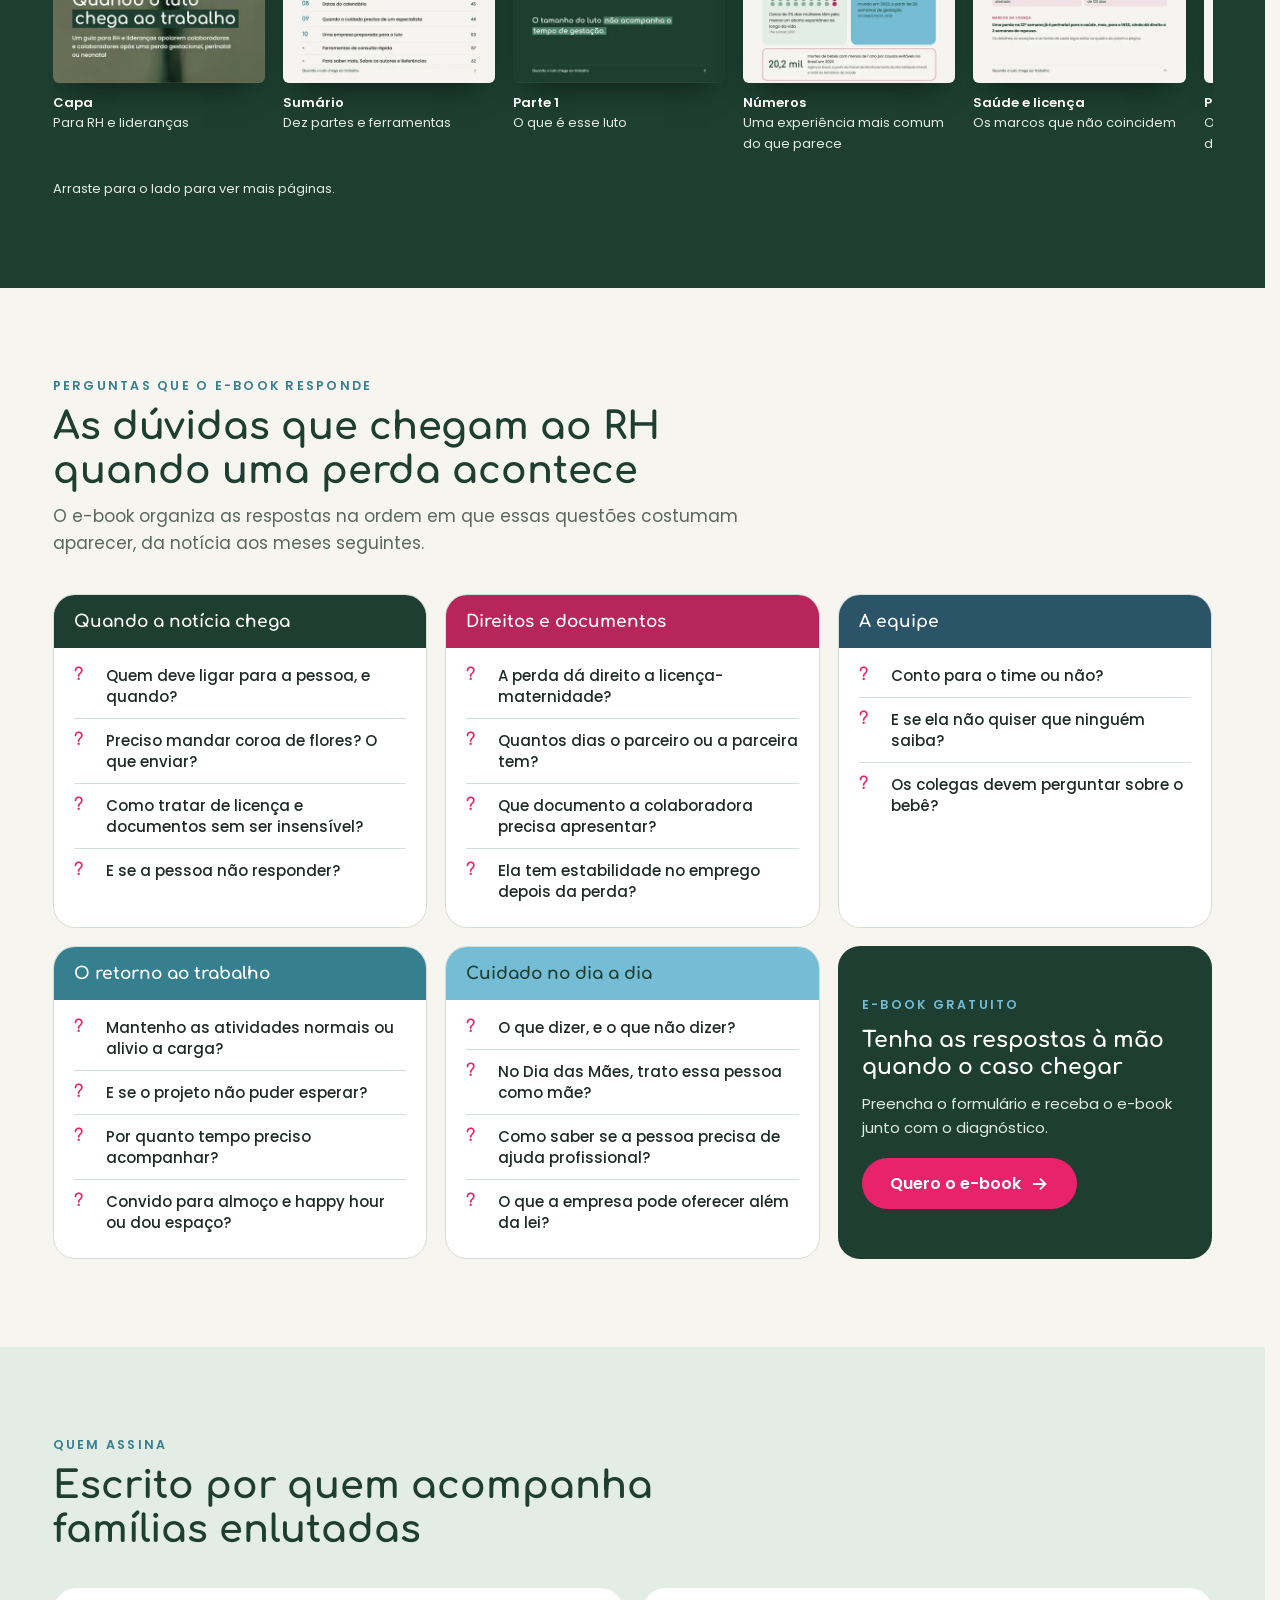
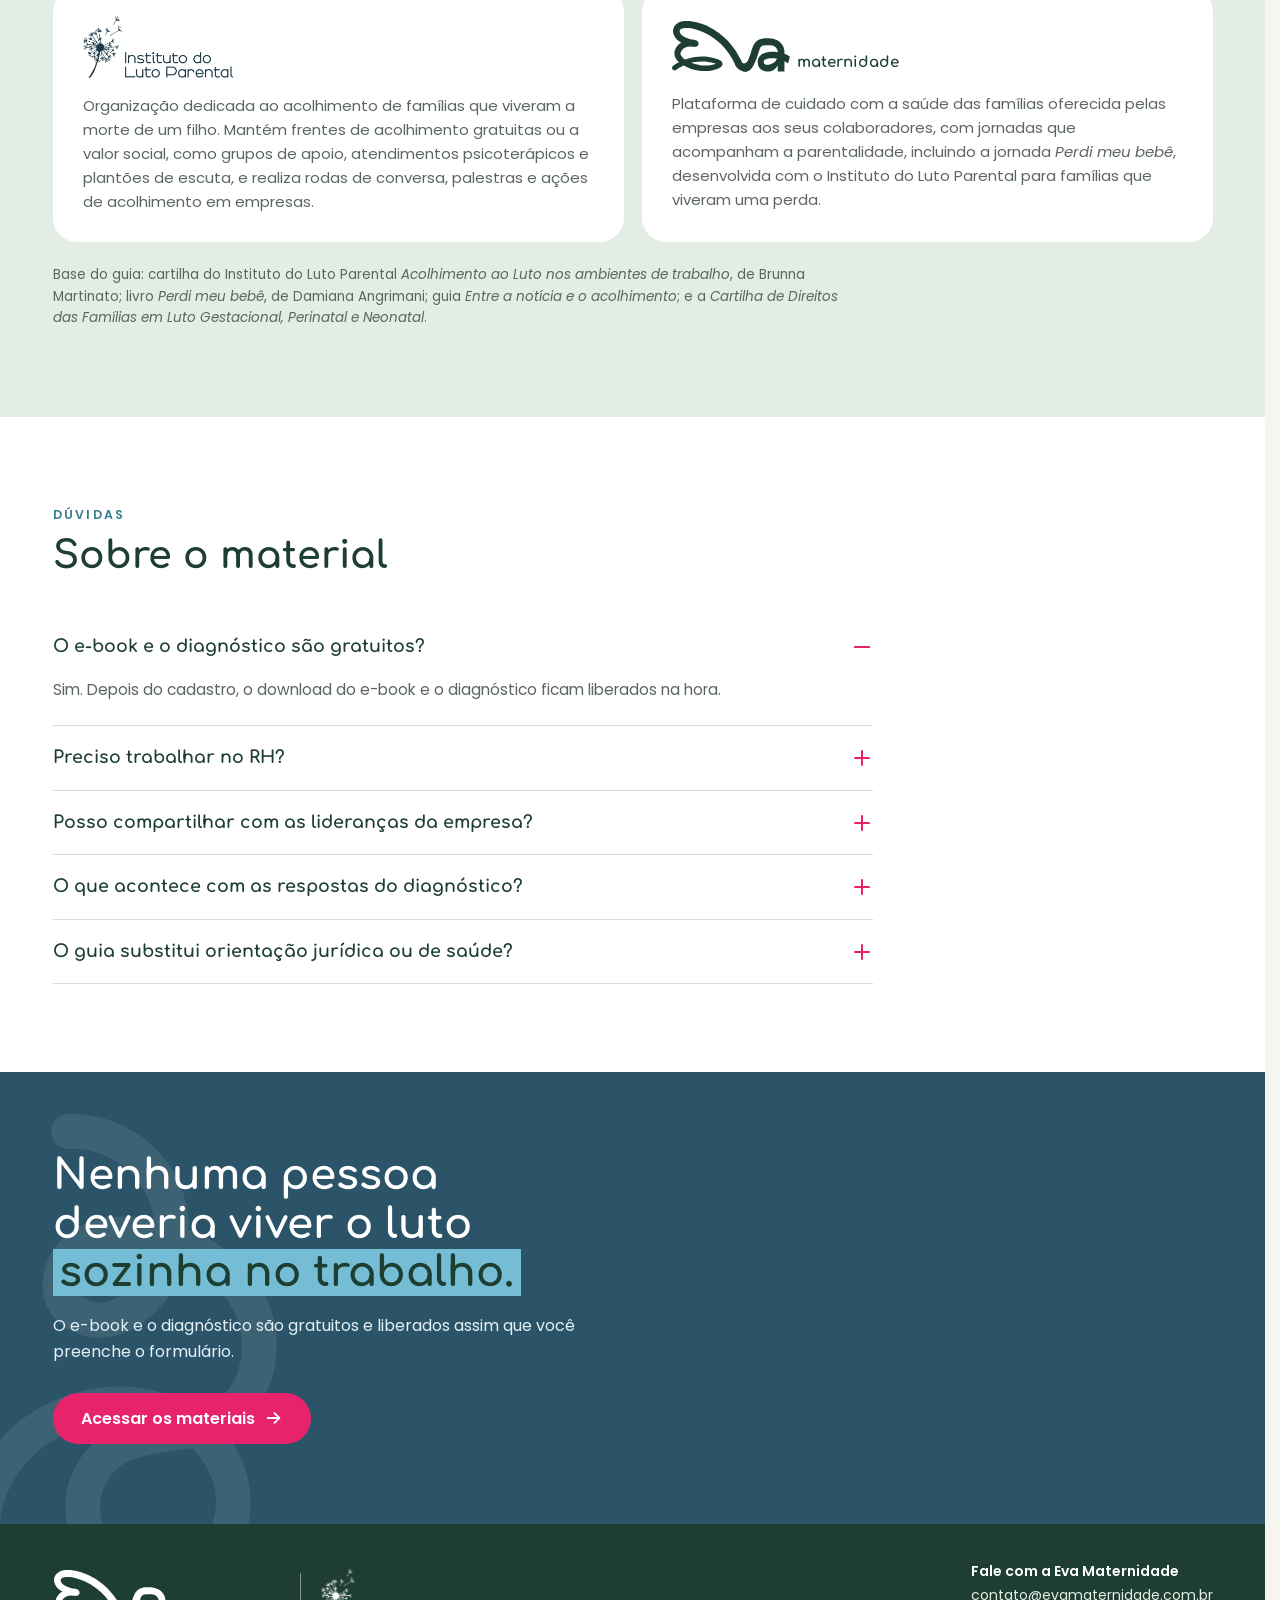
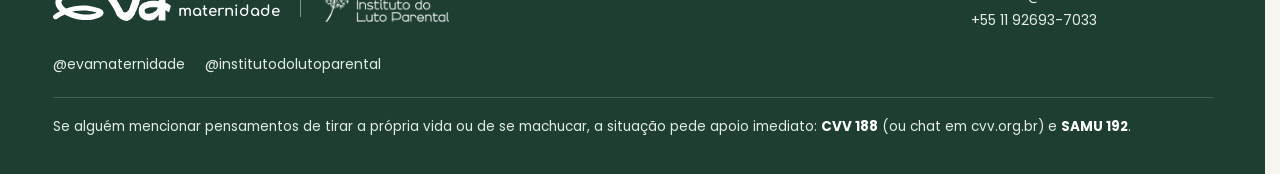
==== commit c0a44394: "feat: formulário em painel nos botões ao longo da página No desktop o painel entra da direita para a" ====
--- a/index.html
+++ b/index.html
@@ -21,7 +21,7 @@
 <link rel="preconnect" href="https://fonts.gstatic.com" crossorigin>
 <link rel="stylesheet" href="https://fonts.googleapis.com/css2?family=Comfortaa:wght@500;600;700&family=Poppins:ital,wght@0,400;0,500;0,600;0,700;1,400&display=swap">
 <link rel="preload" as="image" href="assets/img/hero-flor.webp" media="(min-width:861px)">
-<link rel="stylesheet" href="styles.css?v=31">
+<link rel="stylesheet" href="styles.css?v=33">
 </head>
 <body>
 
@@ -283,6 +283,14 @@
   </div>
 </section>
 
+<div class="gaveta" id="gaveta" hidden>
+  <div class="gaveta-fundo" data-fechar></div>
+  <div class="gaveta-painel" id="gaveta-painel" role="dialog" aria-modal="true" aria-label="Acessar os materiais">
+    <button class="gaveta-x" type="button" data-fechar aria-label="Fechar o formulário"><svg viewBox="0 0 20 20" aria-hidden="true"><path d="M5 5l10 10M15 5L5 15"/></svg></button>
+    <div class="gaveta-slot" id="gaveta-slot"></div>
+  </div>
+</div>
+
 <div class="lb" id="lb" role="dialog" aria-modal="true" aria-label="Página ampliada" hidden>
   <button class="lb-x" id="lb-x" type="button" aria-label="Fechar">×</button>
   <img id="lb-img" src="data:," alt="">
@@ -389,6 +397,6 @@
 
 <script src="assets/eva.js?v=2"></script>
 <script src="assets/cadastro.js?v=1"></script>
-<script src="main.js?v=4"></script>
+<script src="main.js?v=5"></script>
 </body>
 </html>
--- a/styles.css
+++ b/styles.css
@@ -14,7 +14,7 @@
 }
 *{box-sizing:border-box}
 [hidden]{display:none!important}
-html{scroll-behavior:smooth;scroll-padding-top:calc(var(--nav-h) + 16px)}
+html{scroll-behavior:smooth;scroll-padding-top:calc(var(--nav-h) + 16px);scrollbar-gutter:stable}
 body{margin:0;background:var(--creme);color:var(--tinta);font:400 16px/1.6 var(--body);-webkit-font-smoothing:antialiased}
 img{max-width:100%;display:block}
 h1,h2,h3{font-family:var(--display);font-weight:700;color:var(--verde);line-height:1.15;text-wrap:balance;margin:0}
@@ -239,6 +239,18 @@
 .cuidado{font-size:13.5px;padding-top:18px;border-top:1px solid rgba(227,236,229,.2)}
 .cuidado b{color:#fff}
 
+/* formulário em painel, chamado pelos botões ao longo da página */
+.gaveta{position:fixed;inset:0;z-index:70}
+.gaveta-fundo{position:absolute;inset:0;background:rgba(15,28,22,.5);opacity:0;transition:opacity .4s var(--sai)}
+.gaveta-painel{position:absolute;top:calc(var(--nav-h) + 40px);right:max(var(--gut),calc((100vw - var(--maxw)) / 2 + var(--gut)));width:var(--form-w);max-height:calc(100vh - var(--nav-h) - 64px);overflow:auto;overscroll-behavior:contain;border-radius:24px;box-shadow:0 40px 80px -30px rgba(0,0,0,.6);transform:translateX(calc(100% + 80px));transition:transform .55s var(--sai)}
+.gaveta.aberta .gaveta-fundo{opacity:1}
+.gaveta.aberta .gaveta-painel{transform:none}
+.gaveta .cartao{box-shadow:none;border-radius:0}
+.gaveta .cartao-head h2,.gaveta #passo-ok .selo-ok{margin-right:44px}
+.gaveta-x{position:sticky;float:right;top:14px;margin:14px 14px -58px 0;z-index:2;width:44px;height:44px;border-radius:50%;border:0;background:var(--creme);color:var(--verde);display:grid;place-items:center;cursor:pointer;transition:background .15s}
+.gaveta-x:hover{background:var(--salvia-l)}
+.gaveta-x svg{width:18px;height:18px;fill:none;stroke:currentColor;stroke-width:2.4;stroke-linecap:round}
+
 /* barra fixa no celular */
 .barra{position:fixed;left:0;right:0;bottom:0;z-index:40;padding:12px var(--gut) calc(12px + env(safe-area-inset-bottom));background:rgba(247,245,240,.96);-webkit-backdrop-filter:blur(10px);backdrop-filter:blur(10px);box-shadow:0 -8px 24px -12px rgba(29,62,49,.35);transform:translateY(110%);transition:transform .35s var(--sai);display:none}
 .barra.vis{transform:none}
@@ -262,6 +274,8 @@
 }
 @media (max-width:860px){
   :root{--nav-h:64px}
+  .gaveta-painel{top:auto;left:0;right:0;bottom:0;width:auto;max-height:88vh;border-radius:24px 24px 0 0;padding-bottom:env(safe-area-inset-bottom);transform:translateY(100%)}
+  .gaveta.aberta .gaveta-painel{transform:none}
   .secao{padding-block:64px}
   .materiais{padding-top:0}
   .topo::before{background:linear-gradient(180deg,rgba(29,62,49,.78) 0%,rgba(29,62,49,.86) 55%,rgba(29,62,49,.95) 100%)}
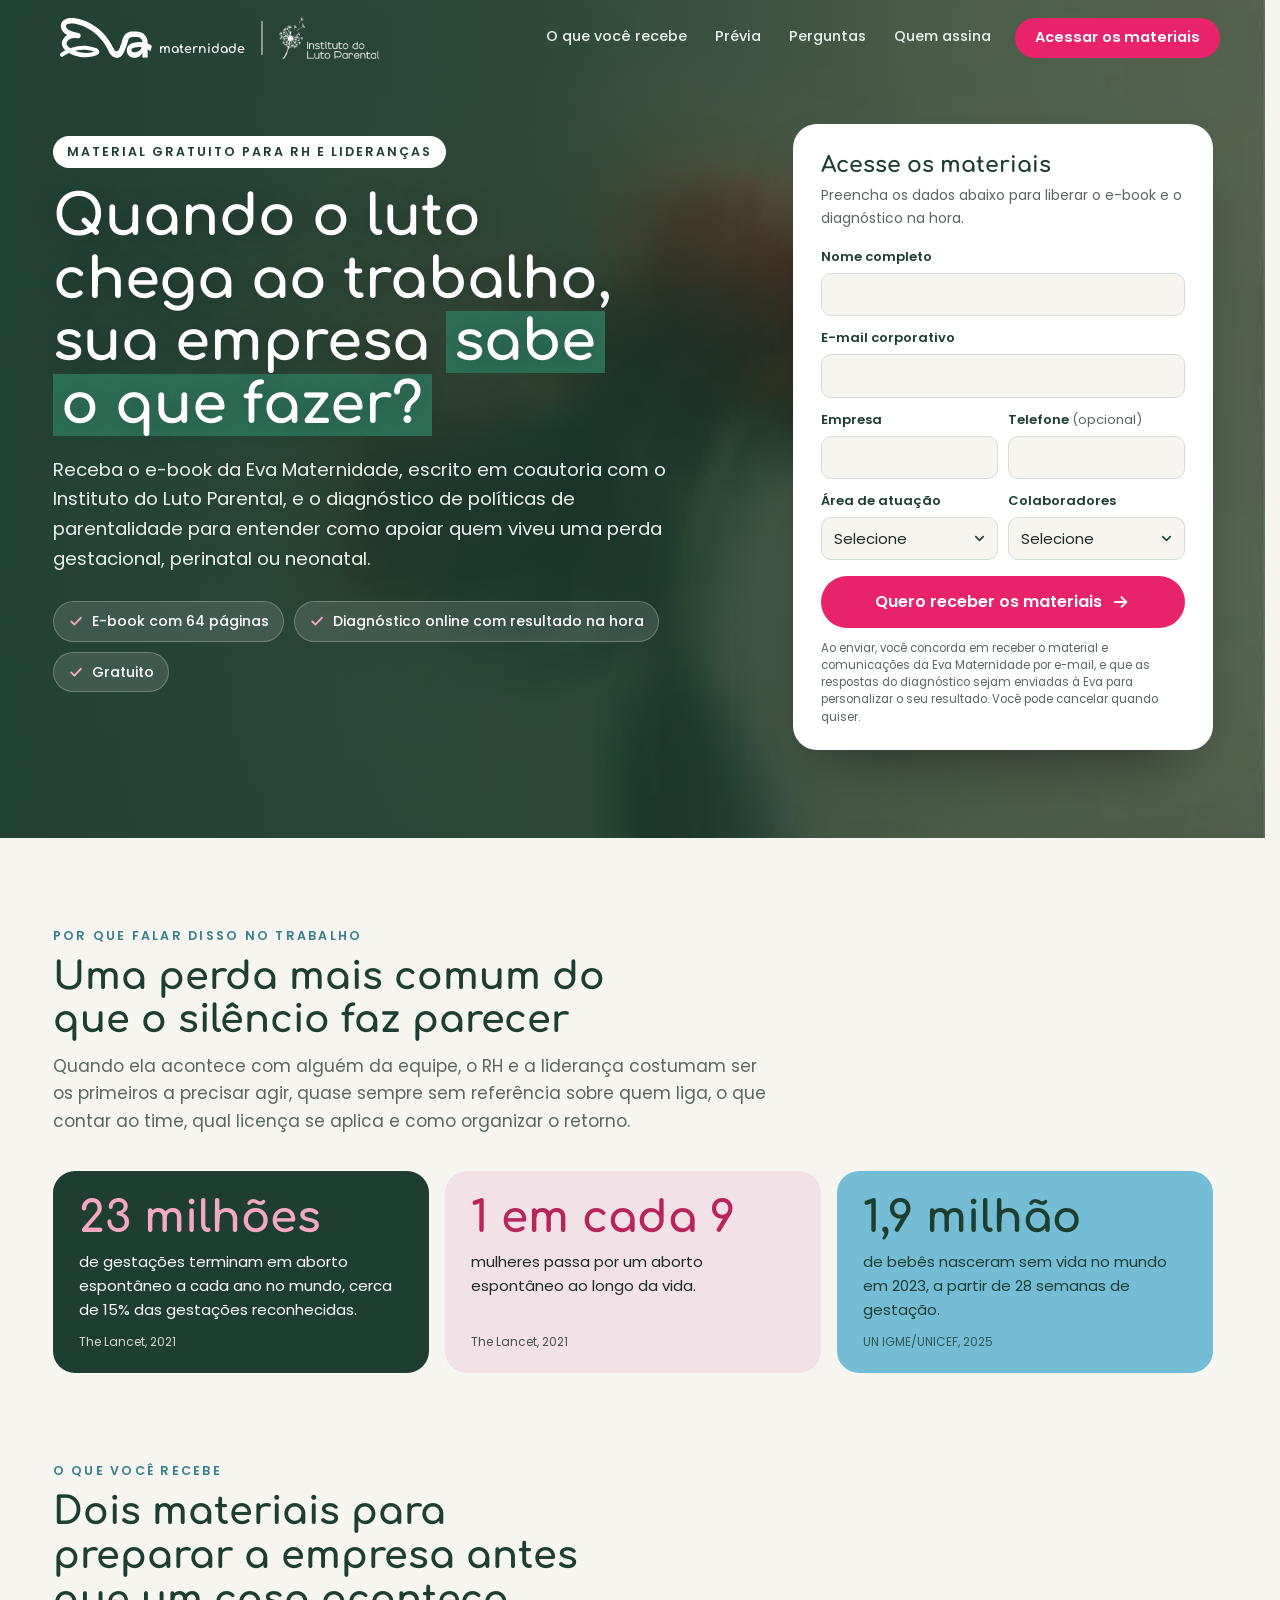
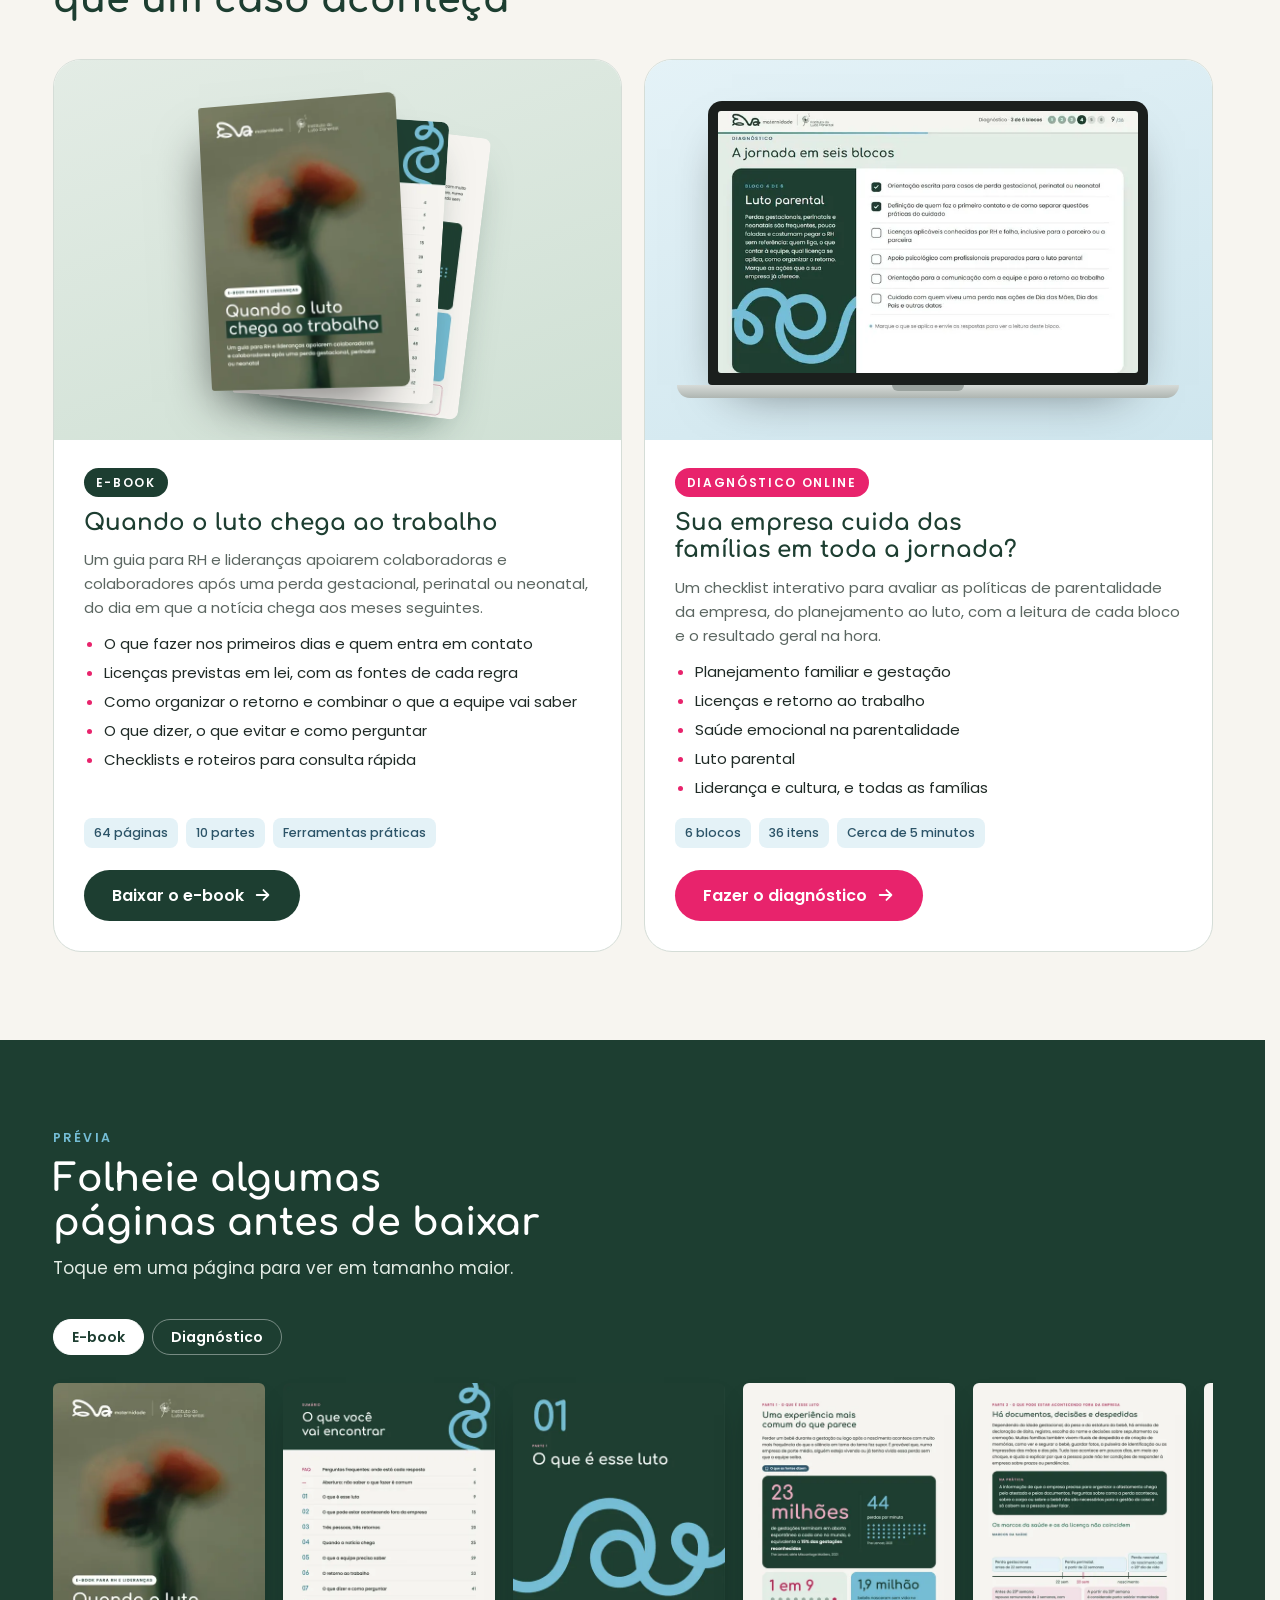
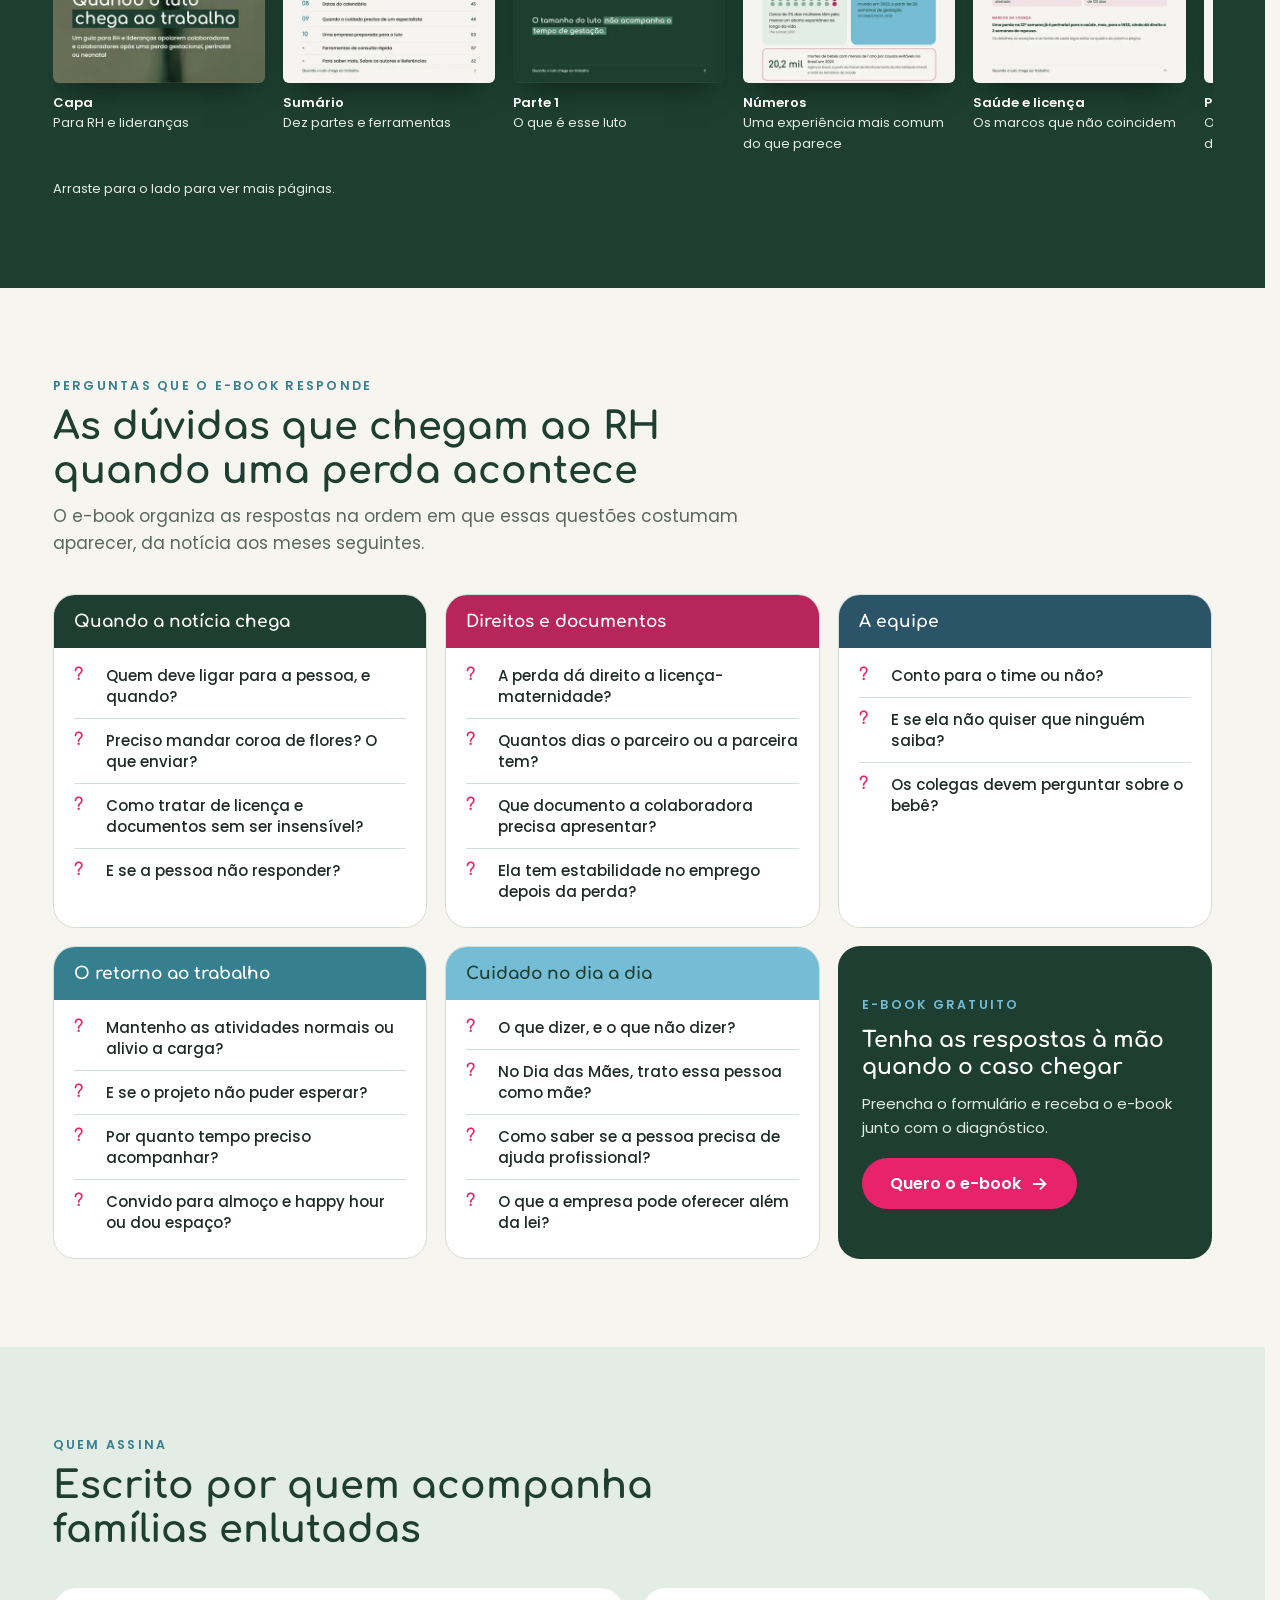
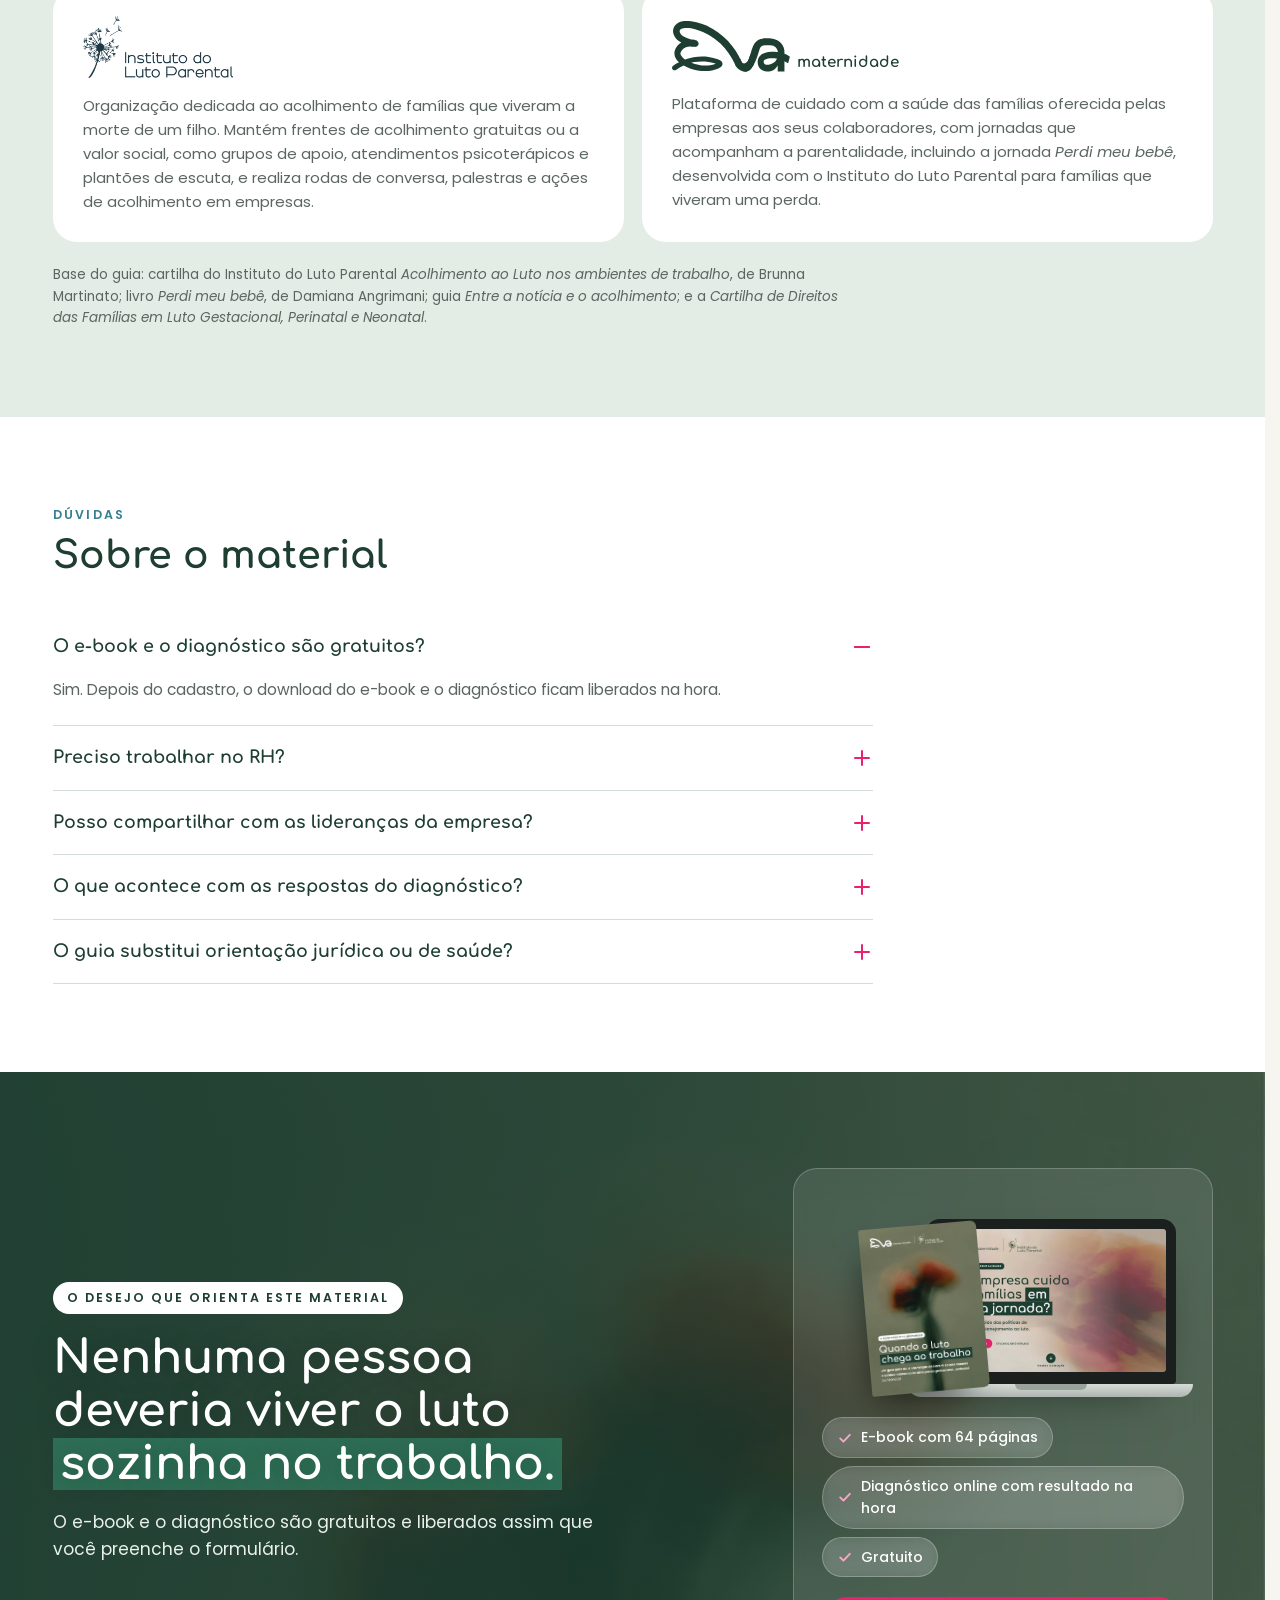
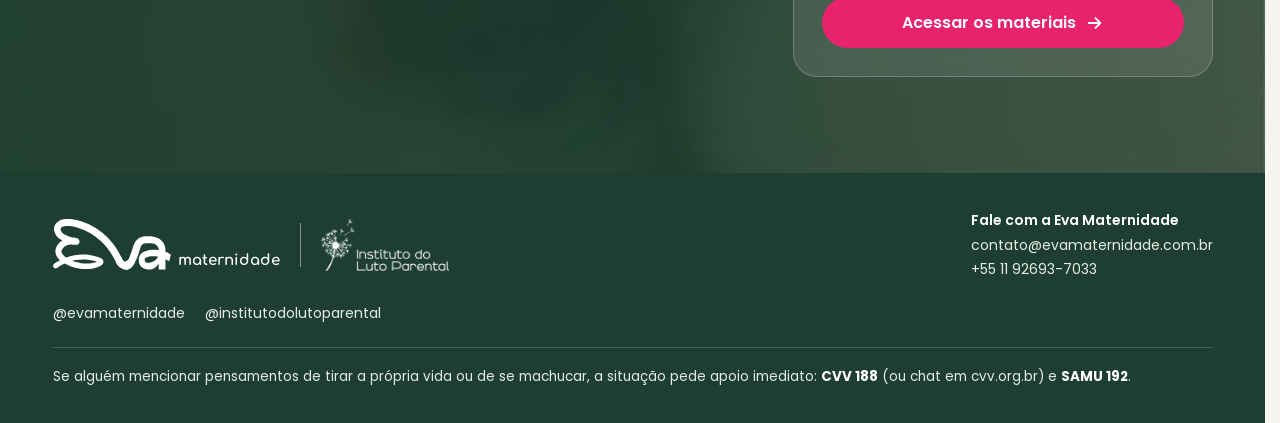
==== commit 7a7e3446: "feat: fechamento com a identidade da abertura e domínio lutoparental.evamaternidade.com.br Co-Author" ====
--- a/index.html
+++ b/index.html
@@ -21,7 +21,7 @@
 <link rel="preconnect" href="https://fonts.gstatic.com" crossorigin>
 <link rel="stylesheet" href="https://fonts.googleapis.com/css2?family=Comfortaa:wght@500;600;700&family=Poppins:ital,wght@0,400;0,500;0,600;0,700;1,400&display=swap">
 <link rel="preload" as="image" href="assets/img/hero-flor.webp" media="(min-width:861px)">
-<link rel="stylesheet" href="styles.css?v=33">
+<link rel="stylesheet" href="styles.css?v=34">
 </head>
 <body>
 
@@ -359,11 +359,25 @@
 
 <!-- ============ FECHAMENTO ============ -->
 <section class="final" aria-labelledby="h-final">
-  <img class="fita" src="assets/img/fita.svg" alt="" aria-hidden="true" width="900" height="900" loading="lazy">
-  <div class="wrap">
-    <h2 id="h-final">Nenhuma pessoa deveria viver o luto <span class="sel">sozinha no trabalho.</span></h2>
-    <p>O e-book e o diagnóstico são gratuitos e liberados assim que você preenche o formulário.</p>
-    <a class="btn btn-rosa" href="#cadastro" data-ir-form>Acessar os materiais <svg class="i" viewBox="0 0 20 20" aria-hidden="true"><path d="M3 10h13M10.5 4.5L16 10l-5.5 5.5"/></svg></a>
+  <img class="topo-bg" src="assets/img/hero-flor.webp" alt="" width="934" height="579" loading="lazy">
+  <div class="wrap final-grade">
+    <div class="final-txt">
+      <p class="chip">O desejo que orienta este material</p>
+      <h2 id="h-final">Nenhuma pessoa deveria viver o luto <span class="sel">sozinha no trabalho.</span></h2>
+      <p>O e-book e o diagnóstico são gratuitos e liberados assim que você preenche o formulário.</p>
+    </div>
+    <div class="final-card">
+      <div class="final-capas" aria-hidden="true">
+        <img class="fc-livro" src="assets/img/previa/capa-p.webp" alt="" width="440" height="622" loading="lazy">
+        <div class="note"><div class="tela"><img src="assets/img/previa/diag-abertura-p.webp" alt="" width="640" height="398" loading="lazy"></div><div class="base"></div></div>
+      </div>
+      <ul class="inclui">
+        <li><svg class="ck" viewBox="0 0 20 20" aria-hidden="true"><path d="M4 10.5l4 4L16 6"/></svg>E-book com 64 páginas</li>
+        <li><svg class="ck" viewBox="0 0 20 20" aria-hidden="true"><path d="M4 10.5l4 4L16 6"/></svg>Diagnóstico online com resultado na hora</li>
+        <li><svg class="ck" viewBox="0 0 20 20" aria-hidden="true"><path d="M4 10.5l4 4L16 6"/></svg>Gratuito</li>
+      </ul>
+      <a class="btn btn-rosa btn-cheio" href="#cadastro" data-ir-form>Acessar os materiais <svg class="i" viewBox="0 0 20 20" aria-hidden="true"><path d="M3 10h13M10.5 4.5L16 10l-5.5 5.5"/></svg></a>
+    </div>
   </div>
 </section>
 
--- a/styles.css
+++ b/styles.css
@@ -221,13 +221,19 @@
 .faq details p{padding:0 40px 22px 0;color:var(--cinza);font-size:15.5px}
 
 /* ---------- fechamento e rodapé ---------- */
-.final{position:relative;overflow:hidden;background:var(--petroleo);color:#fff;padding-block:80px}
-.final .fita{position:absolute;left:-300px;bottom:-420px;width:900px;height:900px;opacity:.08;pointer-events:none}
-.final .wrap{position:relative;display:grid;gap:16px;justify-items:start}
-.final h2{color:#fff;font-size:clamp(28px,3.4vw,42px);max-width:15em}
-.final .sel{background:var(--azul);color:var(--verde)}
-.final p{color:var(--azul-l);max-width:36em}
-.final .btn{margin-top:12px}
+.final{position:relative;overflow:hidden;isolation:isolate;background:var(--verde);color:#fff;padding-block:96px}
+.final .topo-bg{object-position:62% 55%}
+.final::before{content:"";position:absolute;inset:0;z-index:-1;background:linear-gradient(90deg,rgba(29,62,49,.95) 0%,rgba(29,62,49,.84) 45%,rgba(29,62,49,.55) 100%)}
+.final-grade{display:grid;grid-template-columns:minmax(0,1fr) var(--form-w);gap:56px;align-items:center}
+.final-txt{display:grid;gap:18px;justify-items:start}
+.final h2{color:#fff;font-size:clamp(30px,3.6vw,46px);line-height:1.15;max-width:14em;text-shadow:0 2px 24px rgba(0,0,0,.25)}
+.final-txt p:not(.chip){color:#EAF1EC;font-size:17px;max-width:32em}
+.final-card{background:rgba(255,255,255,.1);border:1px solid rgba(255,255,255,.22);-webkit-backdrop-filter:blur(12px);backdrop-filter:blur(12px);border-radius:24px;padding:28px;display:grid;gap:20px}
+.final-capas{position:relative;height:200px;display:flex;align-items:flex-end;justify-content:center}
+.fc-livro{position:absolute;left:12%;bottom:6px;z-index:2;width:118px;height:auto;border-radius:2px 6px 6px 2px;transform:rotate(-5deg);box-shadow:-10px 20px 34px -14px rgba(0,0,0,.6)}
+.final-capas .note{width:250px;margin-left:96px}
+.final .inclui{margin:0;display:grid;gap:8px}
+.final .inclui li{justify-self:start}
 .rodape{background:var(--verde);color:var(--salvia-l);padding-block:36px}
 .rodape .wrap{display:grid;gap:22px}
 .rodape-l{display:flex;flex-wrap:wrap;align-items:center;justify-content:space-between;gap:24px}
@@ -280,7 +286,9 @@
   .materiais{padding-top:0}
   .topo::before{background:linear-gradient(180deg,rgba(29,62,49,.78) 0%,rgba(29,62,49,.86) 55%,rgba(29,62,49,.95) 100%)}
   .topo .wrap{padding-top:calc(var(--nav-h) + 32px);padding-bottom:56px}
-  .numeros,.mock,.qgrade,.aut{grid-template-columns:minmax(0,1fr)}
+  .numeros,.mock,.qgrade,.aut,.final-grade{grid-template-columns:minmax(0,1fr)}
+  .final{padding-block:64px}
+  .final::before{background:linear-gradient(180deg,rgba(29,62,49,.82),rgba(29,62,49,.95))}
   .palco{height:320px}
   .th img{height:240px}
   .trilho-d .th img{height:180px}
@@ -303,6 +311,9 @@
   .cartao{padding:22px 18px}
   .campo-par{grid-template-columns:1fr}
   .livro3d{width:150px;margin-right:50px}
+  .final-card{padding:22px 18px}
+  .final-capas .note{width:200px;margin-left:80px}
+  .fc-livro{width:96px;left:6%}
   .faq details p{padding-right:0}
   .rodape{padding-bottom:110px}
 }
